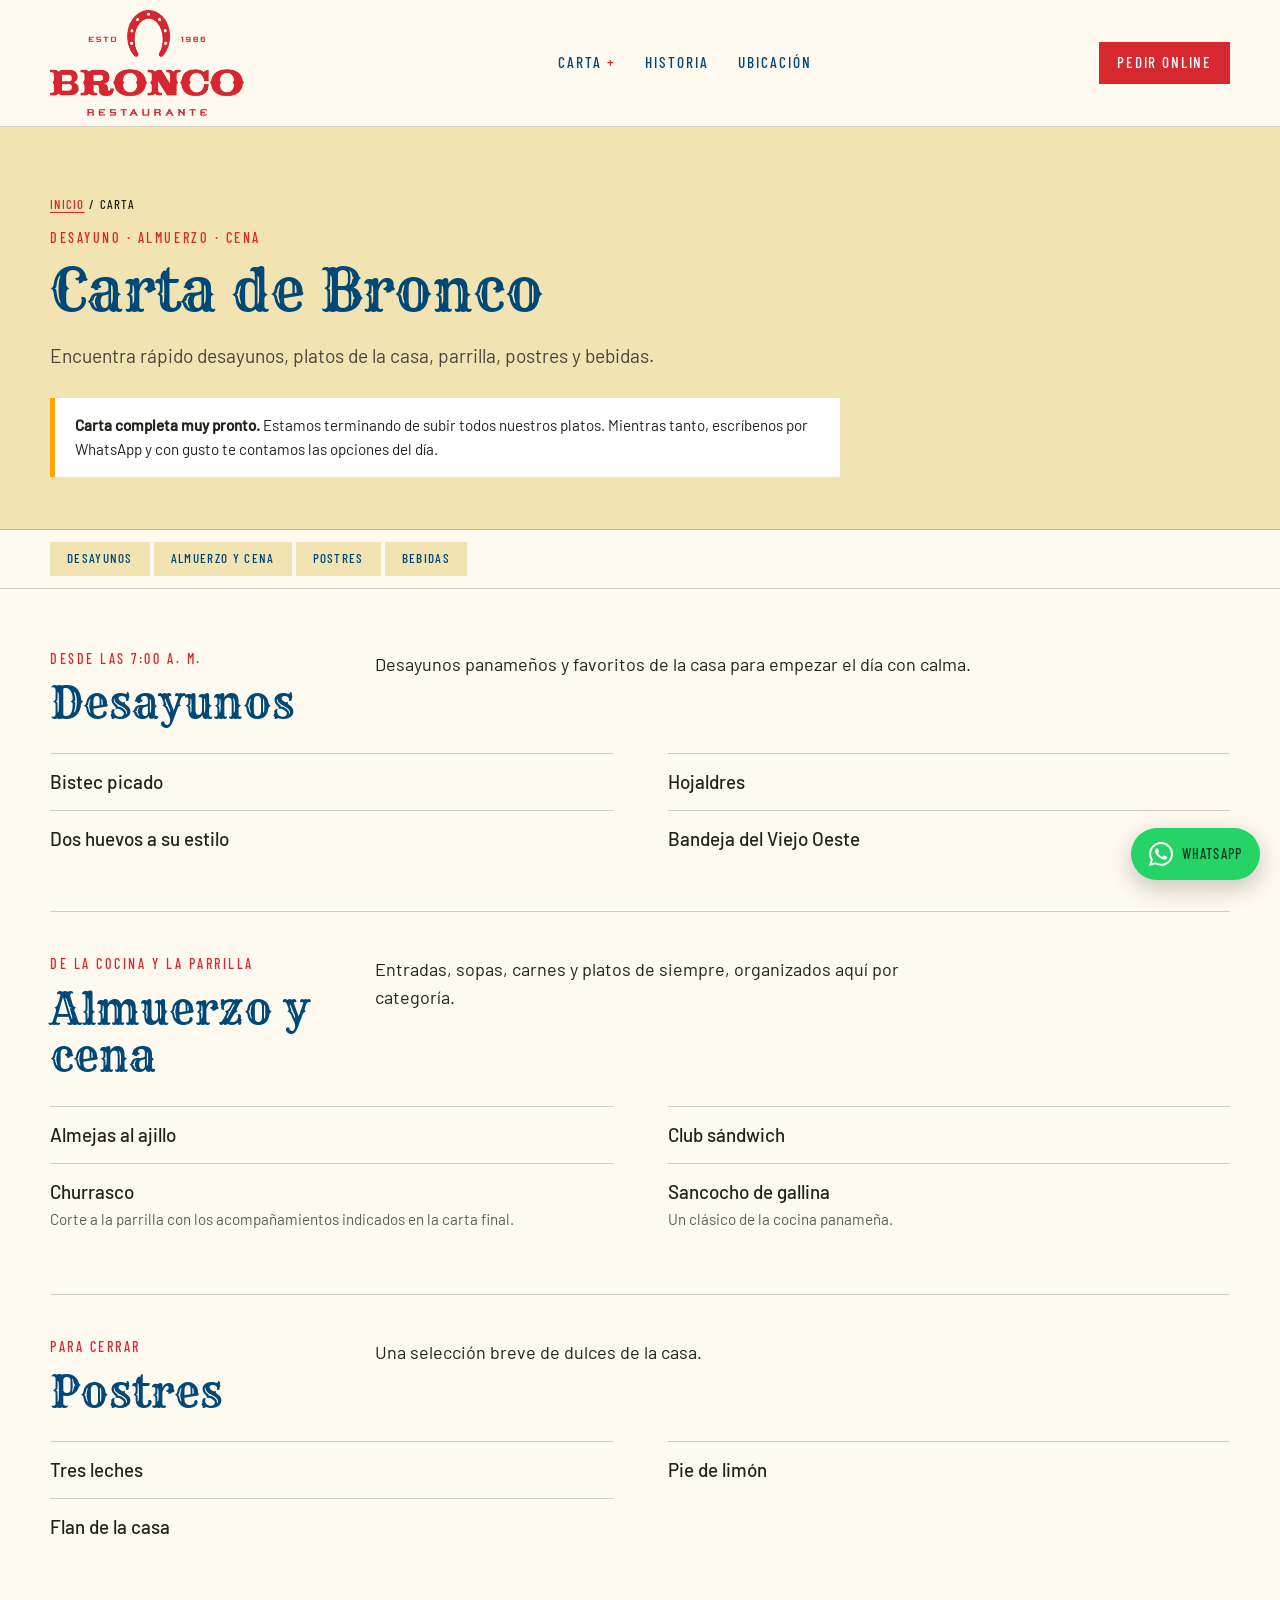
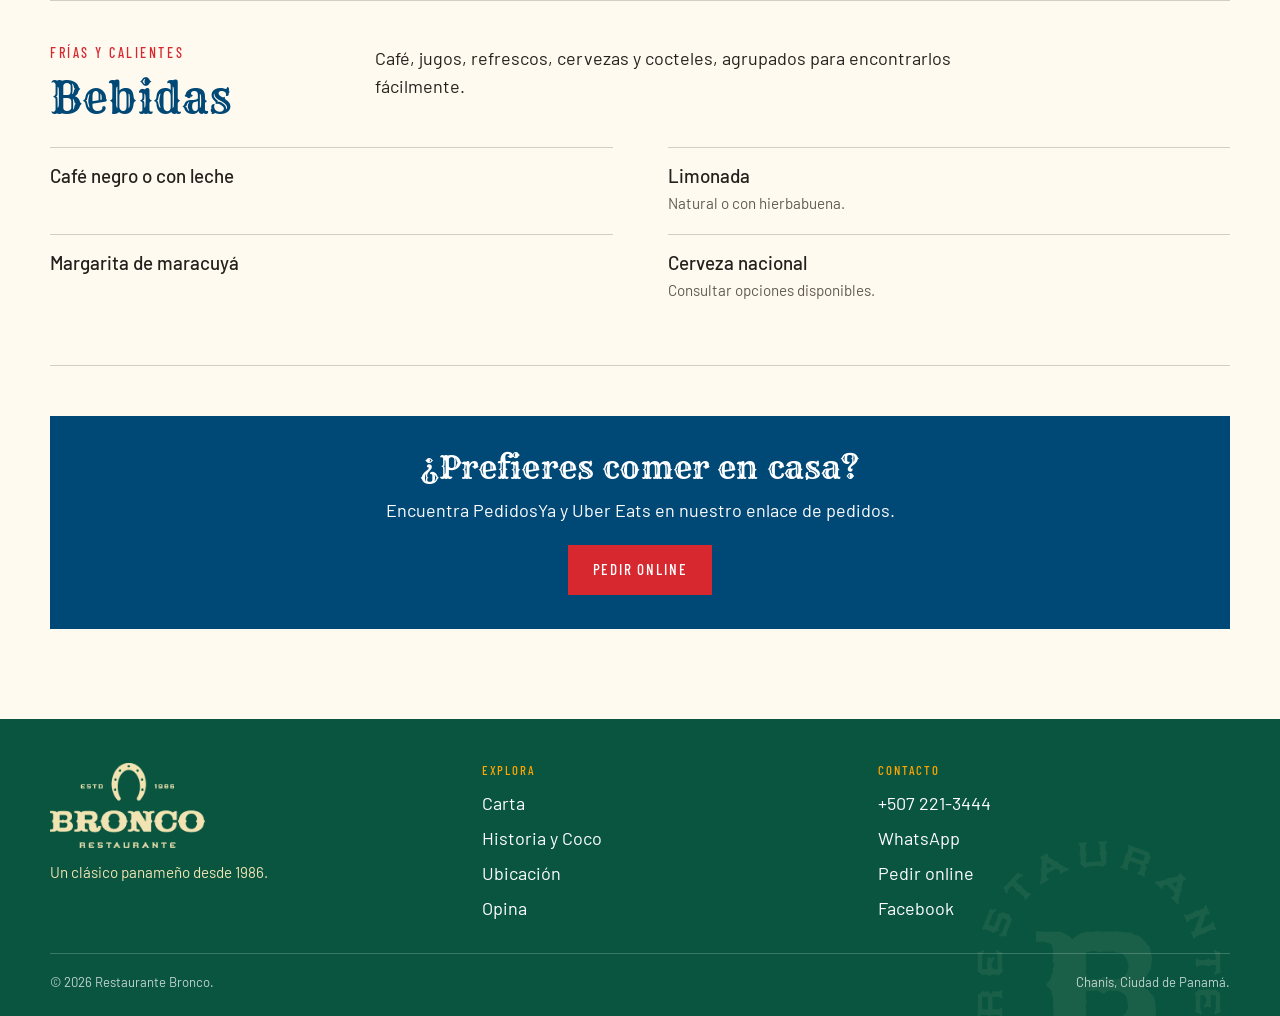
==== carta/index.html @ 1aeb12e0 "Add files via upload" ====
<!doctype html>
<html lang="es">
<head>
  <meta charset="utf-8">
  <meta name="viewport" content="width=device-width,initial-scale=1">
  <title>Carta de Bronco | Desayunos, parrilla y platos de siempre</title>
  <meta name="description" content="Explora la carta de Restaurante Bronco: desayunos panameños, parrilla, platos de siempre, postres y bebidas en Chanis, Ciudad de Panamá.">
  <link rel="canonical" href="https://restaurantebronco.com/carta/">
  <meta name="theme-color" content="#d7282f">
  <meta property="og:type" content="website"><meta property="og:locale" content="es_PA">
  <meta property="og:title" content="Carta de Restaurante Bronco"><meta property="og:description" content="Desayunos, almuerzo y cena, postres y bebidas en Chanis.">
  <meta property="og:url" content="https://restaurantebronco.com/carta/"><meta property="og:image" content="https://restaurantebronco.com/assets/images/og-bronco.jpg">
  <meta property="og:image:width" content="1200"><meta property="og:image:height" content="630"><meta property="og:image:alt" content="Mesa de Bronco con desayuno panameño, carnes y platos para compartir">
  <meta name="twitter:card" content="summary_large_image"><meta name="twitter:title" content="Carta de Restaurante Bronco"><meta name="twitter:description" content="Desayunos, almuerzo y cena, postres y bebidas en Chanis."><meta name="twitter:image" content="https://restaurantebronco.com/assets/images/og-bronco.jpg"><meta name="twitter:image:alt" content="Mesa de Bronco con carnes, acompañamientos y platos para compartir">
  <link rel="icon" href="/favicon.ico" sizes="any"><link rel="icon" type="image/png" sizes="32x32" href="/assets/images/favicon.png"><link rel="apple-touch-icon" href="/assets/images/apple-touch-icon.png"><link rel="manifest" href="/site.webmanifest"><link rel="preload" href="/assets/fonts/rye-400-latin.woff2" as="font" type="font/woff2" crossorigin>
  <link rel="stylesheet" href="/assets/style.css">
  <script type="application/ld+json">
  {"@context":"https://schema.org","@graph":[
    {"@type":"Restaurant","@id":"https://restaurantebronco.com/#restaurant","name":"Restaurante Bronco","url":"https://restaurantebronco.com/","hasMenu":"https://restaurantebronco.com/carta/","servesCuisine":["Panameña","Parrillada","Desayunos"],"telephone":"+507 221-3444","address":{"@type":"PostalAddress","streetAddress":"Av. José Agustín Arango y Calle 109 Este, Chanis","addressLocality":"Ciudad de Panamá","addressCountry":"PA"}},
    {"@type":"BreadcrumbList","itemListElement":[{"@type":"ListItem","position":1,"name":"Inicio","item":"https://restaurantebronco.com/"},{"@type":"ListItem","position":2,"name":"Carta","item":"https://restaurantebronco.com/carta/"}]}
  ]}</script>
<script async src="https://www.googletagmanager.com/gtag/js?id=G-4363RZ4Z4T"></script><script>window.dataLayer=window.dataLayer||[];function gtag(){dataLayer.push(arguments);}gtag('js',new Date());gtag('config','G-4363RZ4Z4T');</script></head>
<body>
  <a class="skip-link" href="#contenido">Saltar al contenido</a>
  <header class="site-header"><div class="shell header-inner">
    <a class="brand" href="/" aria-label="Bronco, inicio"><img src="/assets/images/logo-bronco-principal.png" width="760" height="415" alt="Restaurante Bronco"></a>
    <button class="nav-toggle" type="button" aria-expanded="false" aria-controls="nav-principal" data-nav-toggle>Menú</button>
    <nav class="site-nav" id="nav-principal" aria-label="Navegación principal" data-site-nav>
      <details data-nav-dropdown><summary>Carta</summary><div class="nav-menu"><a href="#desayunos">Desayunos</a><a href="#almuerzo-cena">Almuerzo y cena</a><a href="#postres">Postres</a><a href="#bebidas">Bebidas</a></div></details>
      <a href="/#historia">Historia</a><a href="/ubicacion/">Ubicación</a>
    </nav>
    <a class="button button-primary button-small header-cta" href="https://linktr.ee/broncopanama" target="_blank" rel="noopener">Pedir online</a>
  </div></header>
  <main id="contenido">
    <section class="page-hero"><div class="shell">
      <p class="breadcrumbs"><a href="/">Inicio</a> / Carta</p>
      <p class="eyebrow">Desayuno · Almuerzo · Cena</p>
      <h1>Carta de Bronco</h1>
      <p class="lede">Encuentra rápido desayunos, platos de la casa, parrilla, postres y bebidas.</p>
      <div class="template-note"><strong>Carta completa muy pronto.</strong> Estamos terminando de subir todos nuestros platos. Mientras tanto, escríbenos por WhatsApp y con gusto te contamos las opciones del día.</div>
    </div></section>
    <nav class="menu-tabs-wrap" aria-label="Categorías de la carta"><div class="shell menu-tabs"><a href="#desayunos">Desayunos</a><a href="#almuerzo-cena">Almuerzo y cena</a><a href="#postres">Postres</a><a href="#bebidas">Bebidas</a></div></nav>
    <!-- CLAUDE: Reemplazar solo los ejemplos dentro de .menu-list por el generador automático del Google Sheet. Mantener IDs, pestañas, estructura semántica y scroll-margin-top. No mostrar pestañas sin contenido. -->
    <div class="shell menu-page" data-content-source="google-sheet-pending">
      <section class="menu-section" id="desayunos" data-sheet-group="Desayunos">
        <div class="menu-heading"><div><p class="eyebrow">Desde las 7:00 a. m.</p><h2>Desayunos</h2></div><p>Desayunos panameños y favoritos de la casa para empezar el día con calma.</p></div>
        <div class="menu-list">
          <article class="menu-item"><h3>Bistec picado</h3><span class="menu-price"></span></article>
          <article class="menu-item"><h3>Hojaldres</h3><span class="menu-price"></span></article>
          <article class="menu-item"><h3>Dos huevos a su estilo</h3><span class="menu-price"></span></article>
          <article class="menu-item"><h3>Bandeja del Viejo Oeste</h3><span class="menu-price"></span></article>
        </div>
      </section>
      <section class="menu-section" id="almuerzo-cena" data-sheet-group="Almuerzo y cena">
        <div class="menu-heading"><div><p class="eyebrow">De la cocina y la parrilla</p><h2>Almuerzo y cena</h2></div><p>Entradas, sopas, carnes y platos de siempre, organizados aquí por categoría.</p></div>
        <div class="menu-list">
          <article class="menu-item"><h3>Almejas al ajillo</h3><span class="menu-price"></span></article>
          <article class="menu-item"><h3>Club sándwich</h3><span class="menu-price"></span></article>
          <article class="menu-item"><h3>Churrasco</h3><span class="menu-price"></span><p>Corte a la parrilla con los acompañamientos indicados en la carta final.</p></article>
          <article class="menu-item"><h3>Sancocho de gallina</h3><span class="menu-price"></span><p>Un clásico de la cocina panameña.</p></article>
        </div>
      </section>
      <section class="menu-section" id="postres" data-sheet-group="Postres">
        <div class="menu-heading"><div><p class="eyebrow">Para cerrar</p><h2>Postres</h2></div><p>Una selección breve de dulces de la casa.</p></div>
        <div class="menu-list">
          <article class="menu-item"><h3>Tres leches</h3><span class="menu-price"></span></article>
          <article class="menu-item"><h3>Pie de limón</h3><span class="menu-price"></span></article>
          <article class="menu-item"><h3>Flan de la casa</h3><span class="menu-price"></span></article>
        </div>
      </section>
      <section class="menu-section" id="bebidas" data-sheet-group="Bebidas">
        <div class="menu-heading"><div><p class="eyebrow">Frías y calientes</p><h2>Bebidas</h2></div><p>Café, jugos, refrescos, cervezas y cocteles, agrupados para encontrarlos fácilmente.</p></div>
        <div class="menu-list">
          <article class="menu-item"><h3>Café negro o con leche</h3><span class="menu-price"></span></article>
          <article class="menu-item"><h3>Limonada</h3><span class="menu-price"></span><p>Natural o con hierbabuena.</p></article>
          <article class="menu-item"><h3>Margarita de maracuyá</h3><span class="menu-price"></span></article>
          <article class="menu-item"><h3>Cerveza nacional</h3><span class="menu-price"></span><p>Consultar opciones disponibles.</p></article>
        </div>
      </section>
      <div class="menu-cta"><h2>¿Prefieres comer en casa?</h2><p>Encuentra PedidosYa y Uber Eats en nuestro enlace de pedidos.</p><a class="button button-primary" href="https://linktr.ee/broncopanama" target="_blank" rel="noopener">Pedir online</a></div>
    </div>
  </main>
  <footer class="site-footer"><div class="shell"><div class="footer-grid">
    <div><img class="footer-logo" src="/assets/images/logo-bronco-simplificado-crema.png" width="760" height="415" alt="Bronco Restaurante"><p class="footer-tagline">Un clásico panameño desde 1986.</p></div>
    <div><span class="footer-title">Explora</span><div class="footer-links"><a href="/carta/">Carta</a><a href="/#historia">Historia y Coco</a><a href="/ubicacion/">Ubicación</a><a href="/opina/">Opina</a></div></div>
    <div><span class="footer-title">Contacto</span><div class="footer-links"><a href="tel:+5072213444">+507 221-3444</a><a href="https://wa.me/50763975964?text=Hola%20Bronco%2C%20quisiera%20informaci%C3%B3n." target="_blank" rel="noopener">WhatsApp</a><a href="https://linktr.ee/broncopanama" target="_blank" rel="noopener">Pedir online</a><a href="https://www.facebook.com/broncopanama/" target="_blank" rel="noopener">Facebook</a></div></div>
  </div><div class="footer-bottom"><span>© 2026 Restaurante Bronco.</span><span>Chanis, Ciudad de Panamá.</span></div></div></footer>
  <a class="whatsapp" href="https://wa.me/50763975964?text=Hola%20Bronco%2C%20quisiera%20informaci%C3%B3n." target="_blank" rel="noopener" aria-label="Escribir a Bronco por WhatsApp"><svg viewBox="0 0 24 24" aria-hidden="true"><path fill="currentColor" d="M17.472 14.382c-.297-.149-1.758-.867-2.03-.967-.273-.099-.471-.148-.67.15-.197.297-.767.966-.94 1.164-.173.199-.347.223-.644.075-.297-.15-1.255-.463-2.39-1.475-.883-.788-1.48-1.761-1.653-2.059-.173-.297-.018-.458.13-.606.134-.133.298-.347.446-.52.149-.174.198-.298.298-.497.099-.198.05-.371-.025-.52-.075-.149-.669-1.612-.916-2.207-.242-.579-.487-.5-.669-.51-.173-.009-.371-.011-.57-.011-.198 0-.52.074-.792.372-.272.297-1.04 1.016-1.04 2.479s1.065 2.875 1.213 3.074c.149.198 2.095 3.2 5.076 4.487.709.306 1.262.489 1.693.625.712.226 1.36.194 1.872.118.571-.085 1.758-.719 2.006-1.413.248-.694.248-1.289.173-1.413-.074-.124-.272-.198-.57-.347m-5.421 7.403h-.004a9.87 9.87 0 0 1-5.031-1.378l-.361-.214-3.741.982.998-3.648-.235-.374a9.86 9.86 0 0 1-1.51-5.26C2.168 6.443 6.603 2.01 12.055 2.01a9.82 9.82 0 0 1 7.02 2.91 9.82 9.82 0 0 1 2.898 7.025c-.002 5.45-4.437 9.884-9.888 9.884m8.413-18.297A11.82 11.82 0 0 0 12.05 0C5.495 0 .16 5.335.157 11.892c0 2.096.547 4.142 1.588 5.945L.057 24l6.305-1.654a11.9 11.9 0 0 0 5.683 1.448h.005c6.554 0 11.89-5.335 11.893-11.893a11.82 11.82 0 0 0-3.48-8.413Z"/></svg><span>WhatsApp</span></a>
  <script src="/assets/site.js" defer></script>
</body>
</html>
---- assets/style.css ----
@font-face{font-family:Barlow;src:url('/assets/fonts/barlow-400-latin-ext.woff2') format('woff2');font-style:normal;font-weight:400;font-display:swap;unicode-range:U+0100-02BA,U+02BD-02C5,U+02C7-02CC,U+02CE-02D7,U+02DD-02FF,U+0304,U+0308,U+0329,U+1D00-1DBF,U+1E00-1E9F,U+1EF2-1EFF,U+2020,U+20A0-20AB,U+20AD-20C0,U+2113,U+2C60-2C7F,U+A720-A7FF}
@font-face{font-family:Barlow;src:url('/assets/fonts/barlow-400-latin.woff2') format('woff2');font-style:normal;font-weight:400;font-display:swap}
@font-face{font-family:Barlow;src:url('/assets/fonts/barlow-500-latin.woff2') format('woff2');font-style:normal;font-weight:500;font-display:swap}
@font-face{font-family:'Barlow Condensed';src:url('/assets/fonts/barlow-condensed-500-latin-ext.woff2') format('woff2');font-style:normal;font-weight:500;font-display:swap;unicode-range:U+0100-02BA,U+02BD-02C5,U+02C7-02CC,U+02CE-02D7,U+02DD-02FF,U+0304,U+0308,U+0329,U+1D00-1DBF,U+1E00-1E9F,U+1EF2-1EFF,U+2020,U+20A0-20AB,U+20AD-20C0,U+2113,U+2C60-2C7F,U+A720-A7FF}
@font-face{font-family:'Barlow Condensed';src:url('/assets/fonts/barlow-condensed-500-latin.woff2') format('woff2');font-style:normal;font-weight:500;font-display:swap}
@font-face{font-family:Rye;src:url('/assets/fonts/rye-400-latin.woff2') format('woff2');font-style:normal;font-weight:400;font-display:swap}
:root{--red:#d7282f;--brown:#8f3f2b;--orange:#df854f;--mustard:#ffa400;--cream:#f1e4b2;--paper:#fffaf0;--navy:#004876;--teal:#00afaa;--green:#095540;--tan:#c8a977;--ink:#24211d;--line:rgba(36,33,29,.2);--header-h:116px;--shadow:0 18px 42px rgba(64,34,22,.12)}
*{box-sizing:border-box}html{scroll-behavior:smooth;background:var(--paper)}body{margin:0;color:var(--ink);background:var(--paper);font:400 18px/1.55 Barlow,Arial,sans-serif;text-rendering:optimizeLegibility}img{display:block;max-width:100%}a{color:inherit;text-decoration-thickness:1px;text-underline-offset:.22em}button,summary{font:inherit}[id]{scroll-margin-top:calc(var(--header-h) + 24px)}
.skip-link{position:fixed;left:16px;top:-80px;z-index:1000;padding:10px 14px;background:#fff;color:#000}.skip-link:focus{top:16px}.shell{width:min(1180px,calc(100% - 40px));margin-inline:auto}.section{padding:92px 0}.section-compact{padding:64px 0}
.eyebrow{margin:0 0 12px;color:var(--red);font:500 .88rem/1.2 'Barlow Condensed',sans-serif;letter-spacing:.18em;text-transform:uppercase}h1,h2{font-family:Rye,Georgia,serif;font-weight:400;line-height:1.1;margin:0;color:var(--navy)}h3{font:500 clamp(1.45rem,2vw,1.85rem)/1.08 'Barlow Condensed',Arial,sans-serif;margin:0;color:var(--navy)}h1{font-size:clamp(2.45rem,4.5vw,4.25rem);letter-spacing:.005em}h2{font-size:clamp(2rem,3.35vw,3.1rem);letter-spacing:.005em}p{margin:0 0 1em}.lede{font-size:clamp(1.06rem,1.5vw,1.25rem);max-width:680px;color:#49443e}
.button{display:inline-flex;min-height:50px;align-items:center;justify-content:center;padding:12px 24px;border:1px solid currentColor;background:transparent;color:var(--navy);font:500 .95rem/1 'Barlow Condensed',sans-serif;letter-spacing:.12em;text-decoration:none;text-transform:uppercase;transition:background .2s,color .2s,transform .2s}.button:hover{transform:translateY(-1px)}.button-primary{border-color:var(--red);background:var(--red);color:#fff}.button-primary:hover{background:#b71e25}.button-light{color:#fff}.button-small{min-height:42px;padding:10px 17px}.button-row{display:flex;flex-wrap:wrap;gap:12px;margin-top:28px}.text-link{color:var(--red);font:500 .92rem/1.3 'Barlow Condensed',sans-serif;letter-spacing:.11em;text-transform:uppercase}
.site-header{position:sticky;top:0;z-index:100;background:rgba(255,250,240,.97);border-bottom:1px solid var(--line);backdrop-filter:blur(10px)}.header-inner{min-height:var(--header-h);display:grid;grid-template-columns:220px 1fr auto;gap:28px;align-items:center}.brand{display:inline-flex;align-items:center;padding:10px 0}.brand img{width:194px;height:auto}.nav-toggle{display:none;border:1px solid var(--navy);background:transparent;color:var(--navy);padding:9px 12px;font:500 .92rem/1 'Barlow Condensed',sans-serif;letter-spacing:.12em;text-transform:uppercase}
.site-nav{display:flex;justify-content:center;align-items:center;gap:29px}.site-nav>a,.site-nav summary{color:var(--navy);font:500 .96rem/1 'Barlow Condensed',sans-serif;letter-spacing:.13em;text-decoration:none;text-transform:uppercase;cursor:pointer;list-style:none}.site-nav summary::-webkit-details-marker{display:none}.site-nav details{position:relative}.site-nav summary::after{content:' +';color:var(--red)}.nav-menu{position:absolute;top:calc(100% + 18px);left:50%;min-width:210px;padding:9px;background:var(--paper);border:1px solid var(--line);box-shadow:var(--shadow);transform:translateX(-50%)}.nav-menu a{display:block;padding:10px 12px;color:var(--navy);font:500 .9rem/1.2 'Barlow Condensed',sans-serif;letter-spacing:.1em;text-decoration:none;text-transform:uppercase}.nav-menu a:hover{background:var(--cream)}
.hero{padding:42px 0 0}.hero-grid{display:grid;grid-template-columns:minmax(0,.88fr) minmax(480px,1.12fr);align-items:center;min-height:610px}.hero-copy{position:relative;isolation:isolate;padding:54px 72px 54px 0}.hero-copy::after{content:'';position:absolute;z-index:0;width:230px;aspect-ratio:1;right:28px;top:18px;background:url('/assets/images/elemento-estrellas.webp') center/contain no-repeat;opacity:.12;pointer-events:none}.hero-copy>*{position:relative;z-index:1}.hero-copy .lede{margin-top:24px}.hero-media{height:100%;min-height:610px;background:var(--cream)}.hero-media picture,.hero-media img{width:100%;height:100%}.hero-media img{object-fit:cover}
.fact-strip{background:var(--navy);color:#fff}.fact-grid{display:grid;grid-template-columns:repeat(3,1fr)}.fact{padding:24px 28px;text-align:center;border-right:1px solid rgba(255,255,255,.2)}.fact:last-child{border-right:0}.fact strong{display:block;font:400 1.3rem/1.2 Rye,Georgia,serif}.fact span{display:block;margin-top:5px;color:var(--cream);font:500 .8rem/1.2 'Barlow Condensed',sans-serif;letter-spacing:.16em;text-transform:uppercase}
.story-banner{position:relative;isolation:isolate;overflow:hidden;background:var(--green);color:#fff}.story-backdrop{position:absolute;inset:0;z-index:-2}.story-backdrop img{width:100%;height:100%;object-fit:cover}.story-banner::before{content:'';position:absolute;inset:0;background:linear-gradient(90deg,rgba(9,52,40,.97) 0%,rgba(9,65,48,.9) 48%,rgba(9,65,48,.34) 100%);z-index:-1}.story-inner{position:relative;max-width:780px;padding:92px 0}.story-banner h2{color:#fff}.story-banner .eyebrow{color:var(--mustard)}.story-banner p{font-size:1.18rem;margin:24px 0 0;max-width:650px;text-wrap:balance}
.features-branded{position:relative;overflow:hidden}.features-branded::after{content:'';position:absolute;right:-90px;bottom:-45px;width:390px;aspect-ratio:1;background:url('/assets/images/elemento-jinete.webp') center/contain no-repeat;opacity:.055;pointer-events:none}.features-branded .shell{position:relative;z-index:1}.section-heading{margin-bottom:34px}.section-heading h2{max-width:830px}.feature-grid{display:grid;grid-template-columns:repeat(3,1fr);gap:20px}.feature-card{display:flex;flex-direction:column;background:#fff;border:1px solid var(--line);min-width:0}.feature-card picture,.feature-card>img{aspect-ratio:8/5;overflow:hidden}.feature-card img{width:100%;height:100%;object-fit:cover}.feature-body{display:flex;flex:1;flex-direction:column;padding:24px}.feature-body .eyebrow{font-size:.78rem}.feature-body h3{min-height:2.15em}.feature-body p{margin:16px 0 22px}.feature-body .text-link{margin-top:auto;align-self:flex-start}
.history-section{background:#fff}.history-intro{display:grid;grid-template-columns:minmax(0,1fr) minmax(0,1.08fr);gap:clamp(42px,6vw,82px);align-items:center}.history-intro h2{max-width:540px;font-size:clamp(2.05rem,3.2vw,3.05rem);text-wrap:balance}.history-copy{max-width:620px}.history-copy p{font-size:1.08rem}.history-closing{color:var(--red);font-weight:500}.history-gallery{display:grid;grid-template-columns:minmax(0,1fr) minmax(0,1.04fr);gap:24px 28px;margin-top:54px;align-items:start}.history-gallery figure{margin:0;min-width:0}.history-gallery figure:nth-child(1){grid-column:1;grid-row:1}.history-gallery figure:nth-child(2){grid-column:1;grid-row:2}.history-gallery figure:nth-child(3){grid-column:2;grid-row:1/span 2}.history-gallery picture{display:grid;place-items:center;width:100%;overflow:hidden;background:#f3ead6}.history-gallery figure:nth-child(-n+2) picture{aspect-ratio:7/5}.history-gallery figure:nth-child(3) picture{aspect-ratio:5/7}.history-gallery img{width:100%;height:100%;object-fit:contain;filter:saturate(.82) contrast(1.04)}.history-gallery figcaption{padding:10px 2px 0;color:var(--brown);font:500 .8rem/1.35 'Barlow Condensed',sans-serif;letter-spacing:.12em;text-transform:uppercase}.coco-story{display:grid;grid-template-columns:230px 1fr;gap:34px;align-items:center;margin-top:54px;padding:34px 42px;background:var(--mustard);overflow:hidden}.coco-story img{max-height:210px;width:auto;margin-inline:auto}.coco-story h3{color:var(--green);font-family:Rye,Georgia,serif;font-size:clamp(1.5rem,2.3vw,2rem)}.coco-story p{max-width:680px;margin:12px 0 0}
.location-home{background:var(--cream)}.location-grid{display:grid;grid-template-columns:1fr 1fr;background:var(--paper);box-shadow:var(--shadow)}.location-copy{padding:58px}.location-copy h2{margin-bottom:22px}.address{font-style:normal;margin-bottom:18px}.hours{padding:0;margin:20px 0;list-style:none}.hours li{display:flex;justify-content:space-between;gap:20px;padding:9px 0;border-bottom:1px solid var(--line)}.hours strong{font-weight:500}.location-media{position:relative;min-height:520px}.location-media picture,.location-media img{width:100%;height:100%}.location-media img{object-fit:cover;filter:grayscale(1)}.location-overlay{position:absolute;inset:auto 28px 28px;display:flex;flex-wrap:wrap;gap:10px}
.social-cta{text-align:center;background:var(--red);color:#fff;padding:58px 20px}.social-inner{display:grid;justify-items:center}.social-cta h2{max-width:760px;color:#fff;font-size:clamp(1.8rem,3.2vw,3rem);text-wrap:balance}.social-cta p{max-width:620px;margin:14px auto 22px}.social-cta .button{width:auto;max-width:100%;text-align:center;white-space:normal}
.site-footer{position:relative;isolation:isolate;overflow:hidden;padding:44px 0 24px;background:var(--green);color:#fff}.site-footer::after{content:'';position:absolute;z-index:-1;right:4vw;bottom:-85px;width:260px;aspect-ratio:1;background:url('/assets/images/sello-bronco-b-crema.png') center/contain no-repeat;opacity:.075}.footer-grid{display:grid;grid-template-columns:1.1fr 1fr 1fr;gap:45px;align-items:start}.footer-logo{width:155px;max-height:86px;object-fit:contain;object-position:left center}.footer-tagline{margin:12px 0 0;color:var(--cream);font-size:.95rem}.footer-title{display:block;margin-bottom:12px;color:var(--mustard);font:500 .8rem/1.2 'Barlow Condensed',sans-serif;letter-spacing:.14em;text-transform:uppercase}.footer-links{display:grid;gap:7px}.footer-links a{color:#fff;text-decoration:none}.footer-bottom{display:flex;justify-content:space-between;gap:20px;margin-top:30px;padding-top:18px;border-top:1px solid rgba(255,255,255,.2);font-size:.82rem;color:rgba(255,255,255,.75)}.whatsapp{position:fixed;right:20px;bottom:20px;z-index:90;display:inline-flex;align-items:center;gap:9px;min-height:52px;padding:0 18px;border-radius:30px;background:#25d366;color:#0b3b25;box-shadow:0 8px 24px rgba(0,0,0,.22);font:500 .9rem/1 'Barlow Condensed',sans-serif;letter-spacing:.08em;text-decoration:none;text-transform:uppercase}.whatsapp svg{width:24px;height:24px;color:#fff}.whatsapp:hover{background:#20bd5a}
.page-hero{padding:70px 0 52px;background:var(--cream);border-bottom:1px solid var(--line)}.page-hero .lede{margin-top:18px}.breadcrumbs{margin:0 0 18px;font:500 .8rem/1.2 'Barlow Condensed',sans-serif;letter-spacing:.1em;text-transform:uppercase}.breadcrumbs a{color:var(--red)}.template-note{padding:16px 20px;background:#fff;border-left:5px solid var(--mustard);font-size:.95rem;margin-top:28px;max-width:790px}
.menu-tabs-wrap{position:sticky;top:var(--header-h);z-index:70;background:var(--paper);border-bottom:1px solid var(--line)}.menu-tabs{display:flex;gap:4px;overflow-x:auto;padding:12px 0;scrollbar-width:thin}.menu-tabs a{flex:none;padding:10px 17px;background:var(--cream);color:var(--navy);font:500 .82rem/1 'Barlow Condensed',sans-serif;letter-spacing:.1em;text-decoration:none;text-transform:uppercase}.menu-tabs a:hover{background:var(--navy);color:#fff}.menu-page{padding:50px 0 90px}.menu-section{padding:44px 0;scroll-margin-top:calc(var(--header-h) + 68px);border-bottom:1px solid var(--line)}.menu-section:first-child{padding-top:12px}.menu-heading{display:grid;grid-template-columns:.5fr 1.5fr;gap:40px;margin-bottom:26px}.menu-heading p{max-width:600px}.menu-list{display:grid;grid-template-columns:1fr 1fr;gap:0 55px}.menu-item{display:grid;grid-template-columns:1fr auto;gap:6px 18px;padding:18px 0;border-top:1px solid var(--line)}.menu-item h3{font-family:Barlow,sans-serif;font-size:1.18rem;font-weight:500;color:var(--ink)}.menu-item p{grid-column:1/-1;margin:0;color:#615b54;font-size:.95rem}.menu-price{font-weight:500;color:var(--red)}.menu-cta{margin-top:50px;padding:34px;background:var(--navy);color:#fff;text-align:center}.menu-cta h2{font-family:Rye,Georgia,serif;font-weight:400;color:#fff;font-size:2rem}.menu-cta p{margin:12px auto 20px}
.location-page-grid{display:grid;grid-template-columns:.9fr 1.1fr;gap:58px;align-items:start}.location-page-media{position:sticky;top:calc(var(--header-h) + 30px)}.location-page-media picture,.location-page-media img{width:100%;aspect-ratio:4/3}.location-page-media img{object-fit:cover;filter:grayscale(1)}.location-cards{display:grid;gap:14px;margin-top:28px}.location-card{padding:20px;border:1px solid var(--line);background:#fff}.location-card h3{font-family:Barlow,sans-serif;font-weight:500;font-size:1.15rem}.location-card p{margin:7px 0 0}
.review-main{display:grid;place-items:center;min-height:calc(100vh - var(--header-h) - 250px);padding:90px 20px;text-align:center}.review-inner{max-width:720px}.review-inner h1{font-size:clamp(2.5rem,5vw,4.8rem)}.review-inner .lede{margin:22px auto}.review-options{display:flex;justify-content:center;flex-wrap:wrap;gap:12px;margin-top:28px}.not-found{display:grid;place-items:center;min-height:calc(100vh - var(--header-h));padding:80px 20px;text-align:center;background:var(--cream)}.not-found img{width:110px;margin:0 auto 20px}.not-found p{max-width:540px;margin:20px auto}
@media(max-width:1040px){.header-inner{grid-template-columns:185px 1fr auto;gap:16px}.brand img{width:170px}.site-nav{gap:18px}.hero-grid{grid-template-columns:1fr 1fr}.hero-copy{padding-right:36px}.history-intro{gap:42px}.location-copy{padding:40px}}
@media(max-width:820px){:root{--header-h:86px}.shell{width:min(100% - 28px,680px)}.section{padding:64px 0}.header-inner{min-height:var(--header-h);grid-template-columns:1fr auto}.brand{padding:7px 0}.brand img{width:145px}.nav-toggle{display:block}.header-cta{display:none}.site-nav{display:none;position:absolute;left:0;right:0;top:100%;align-items:stretch;flex-direction:column;gap:0;padding:16px 20px 22px;background:var(--paper);border-bottom:1px solid var(--line);box-shadow:var(--shadow)}.site-nav.is-open{display:flex}.site-nav>a,.site-nav summary{display:block;padding:12px 4px}.nav-menu{position:static;transform:none;box-shadow:none;margin:0 0 6px;padding:0 0 0 15px;border:0;background:transparent}.nav-menu a{padding:9px}.hero{padding-top:0}.hero-grid{grid-template-columns:1fr}.hero-copy{padding:48px 0 38px}.hero-copy::after{width:160px;right:-15px;top:18px;opacity:.09}.hero-media{min-height:0;aspect-ratio:4/3}.fact-grid{grid-template-columns:1fr}.fact{border-right:0;border-bottom:1px solid rgba(255,255,255,.2);padding:17px}.fact:last-child{border-bottom:0}.story-banner::before{background:linear-gradient(90deg,rgba(9,52,40,.95),rgba(9,65,48,.68))}.feature-grid{grid-template-columns:1fr}.feature-body h3{min-height:0}.history-intro,.location-page-grid{grid-template-columns:1fr}.history-intro h2{max-width:620px}.history-copy{max-width:620px}.history-gallery{grid-template-columns:1fr;gap:30px;margin-top:42px}.history-gallery figure:nth-child(n){grid-column:auto;grid-row:auto}.history-gallery figure:nth-child(3){width:min(100%,430px);margin-inline:auto}.coco-story{grid-template-columns:170px 1fr;padding:28px}.location-grid{grid-template-columns:1fr}.location-media{min-height:410px}.location-copy{padding:34px 24px}.menu-heading{grid-template-columns:1fr;gap:12px}.menu-list{grid-template-columns:1fr}.location-page-media{position:static}.footer-grid{grid-template-columns:1fr 1fr}.footer-grid>div:first-child{grid-column:1/-1}.whatsapp{right:12px;bottom:12px}.page-hero{padding:54px 0 40px}}
@media(max-width:520px){body{font-size:17px}.shell{width:calc(100% - 24px)}h1{font-size:2.38rem}h2{font-size:1.92rem}.button{width:100%}.button-row{display:grid}.history-intro{gap:24px}.history-intro h2{font-size:2rem}.history-gallery figure:nth-child(3){width:min(100%,360px)}.history-gallery figcaption{font-size:.75rem}.coco-story{grid-template-columns:1fr;text-align:center;padding:28px 22px}.coco-story img{max-height:180px}.coco-story .button-row{justify-items:center}.hours li{display:grid;gap:0}.location-overlay{inset:auto 14px 14px}.location-overlay .button{width:auto}.social-cta{padding:48px 12px}.social-cta .shell{width:100%}.social-cta .button{width:auto;min-width:min(100%,250px);padding-inline:18px}.footer-grid{grid-template-columns:1fr;gap:28px}.footer-grid>div:first-child{grid-column:auto}.footer-bottom{display:grid}.menu-tabs{margin-inline:-12px;padding-inline:12px}.review-options{display:grid}.review-options .button{width:100%}.whatsapp{width:52px;padding:0;justify-content:center}.whatsapp span{position:absolute;width:1px;height:1px;overflow:hidden;clip:rect(0 0 0 0);white-space:nowrap}}
@media(prefers-reduced-motion:reduce){html{scroll-behavior:auto}*,*::before,*::after{animation-duration:.01ms!important;transition-duration:.01ms!important}}
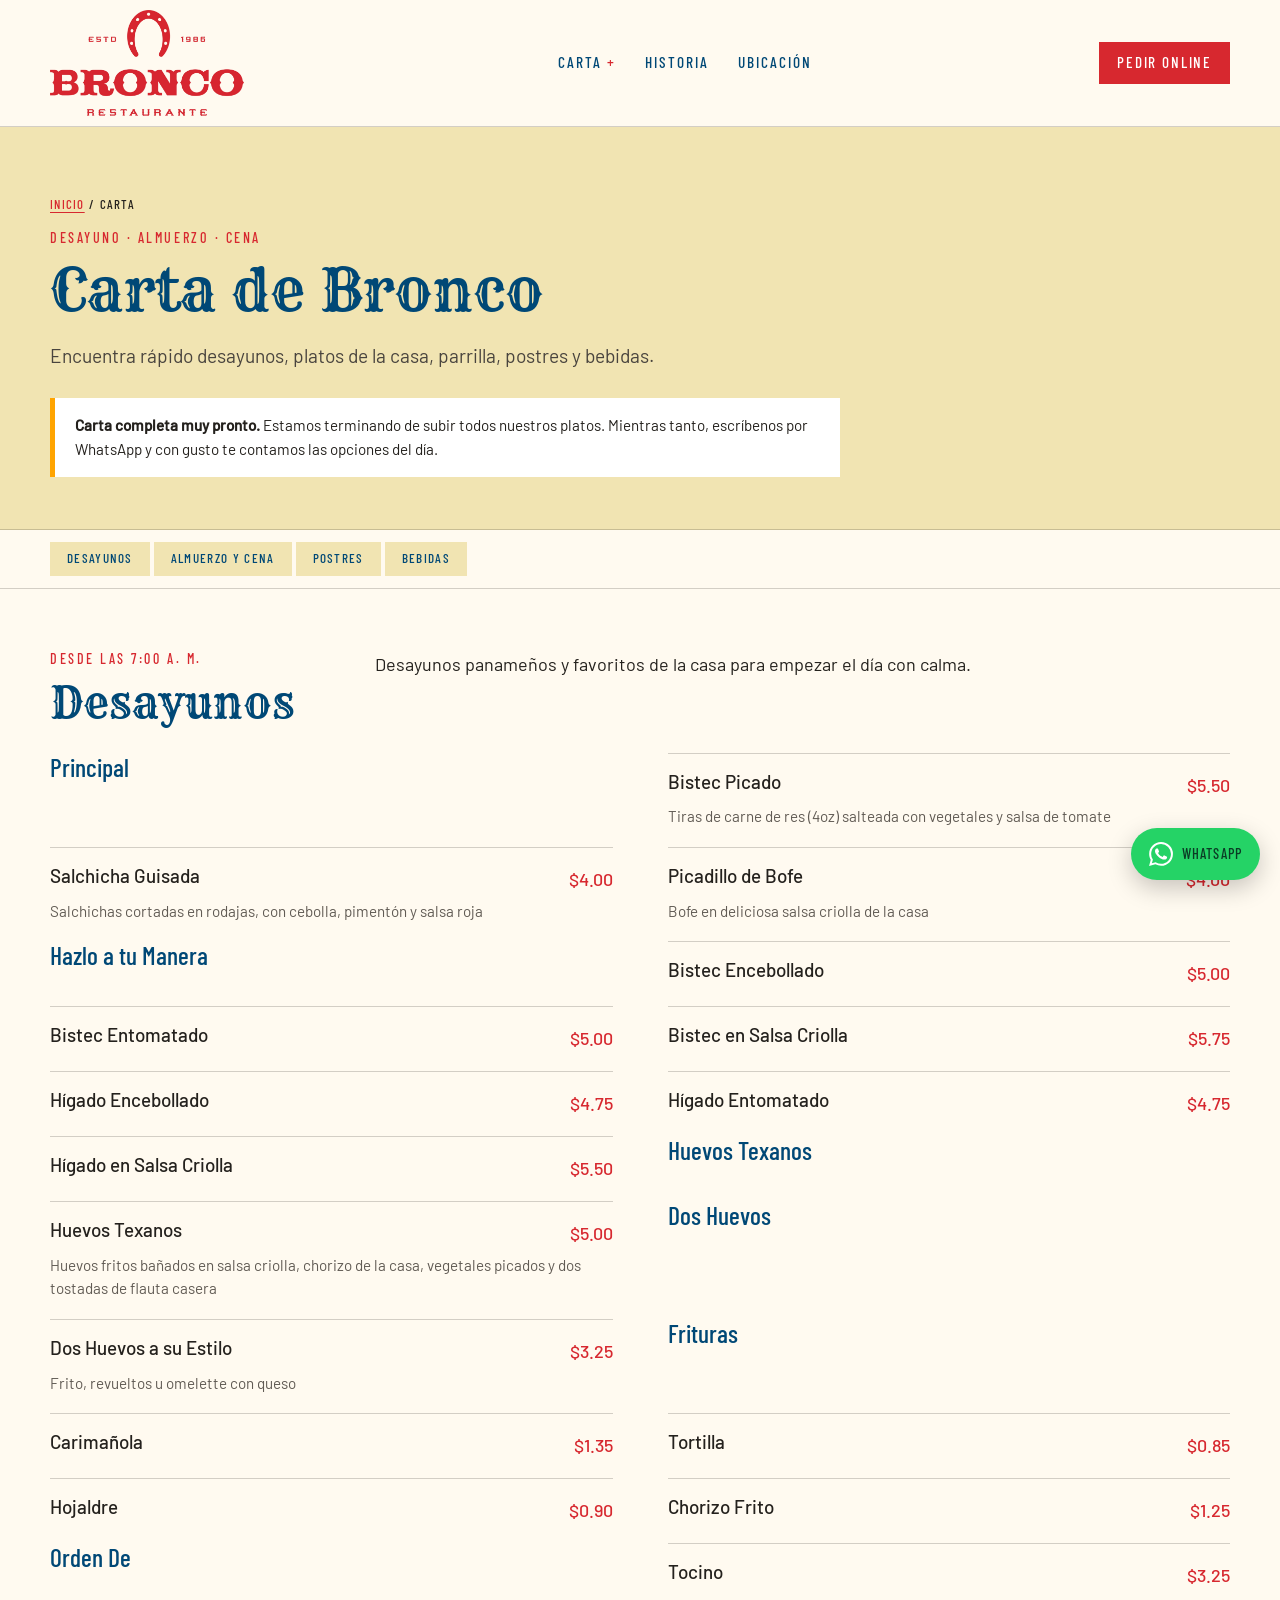
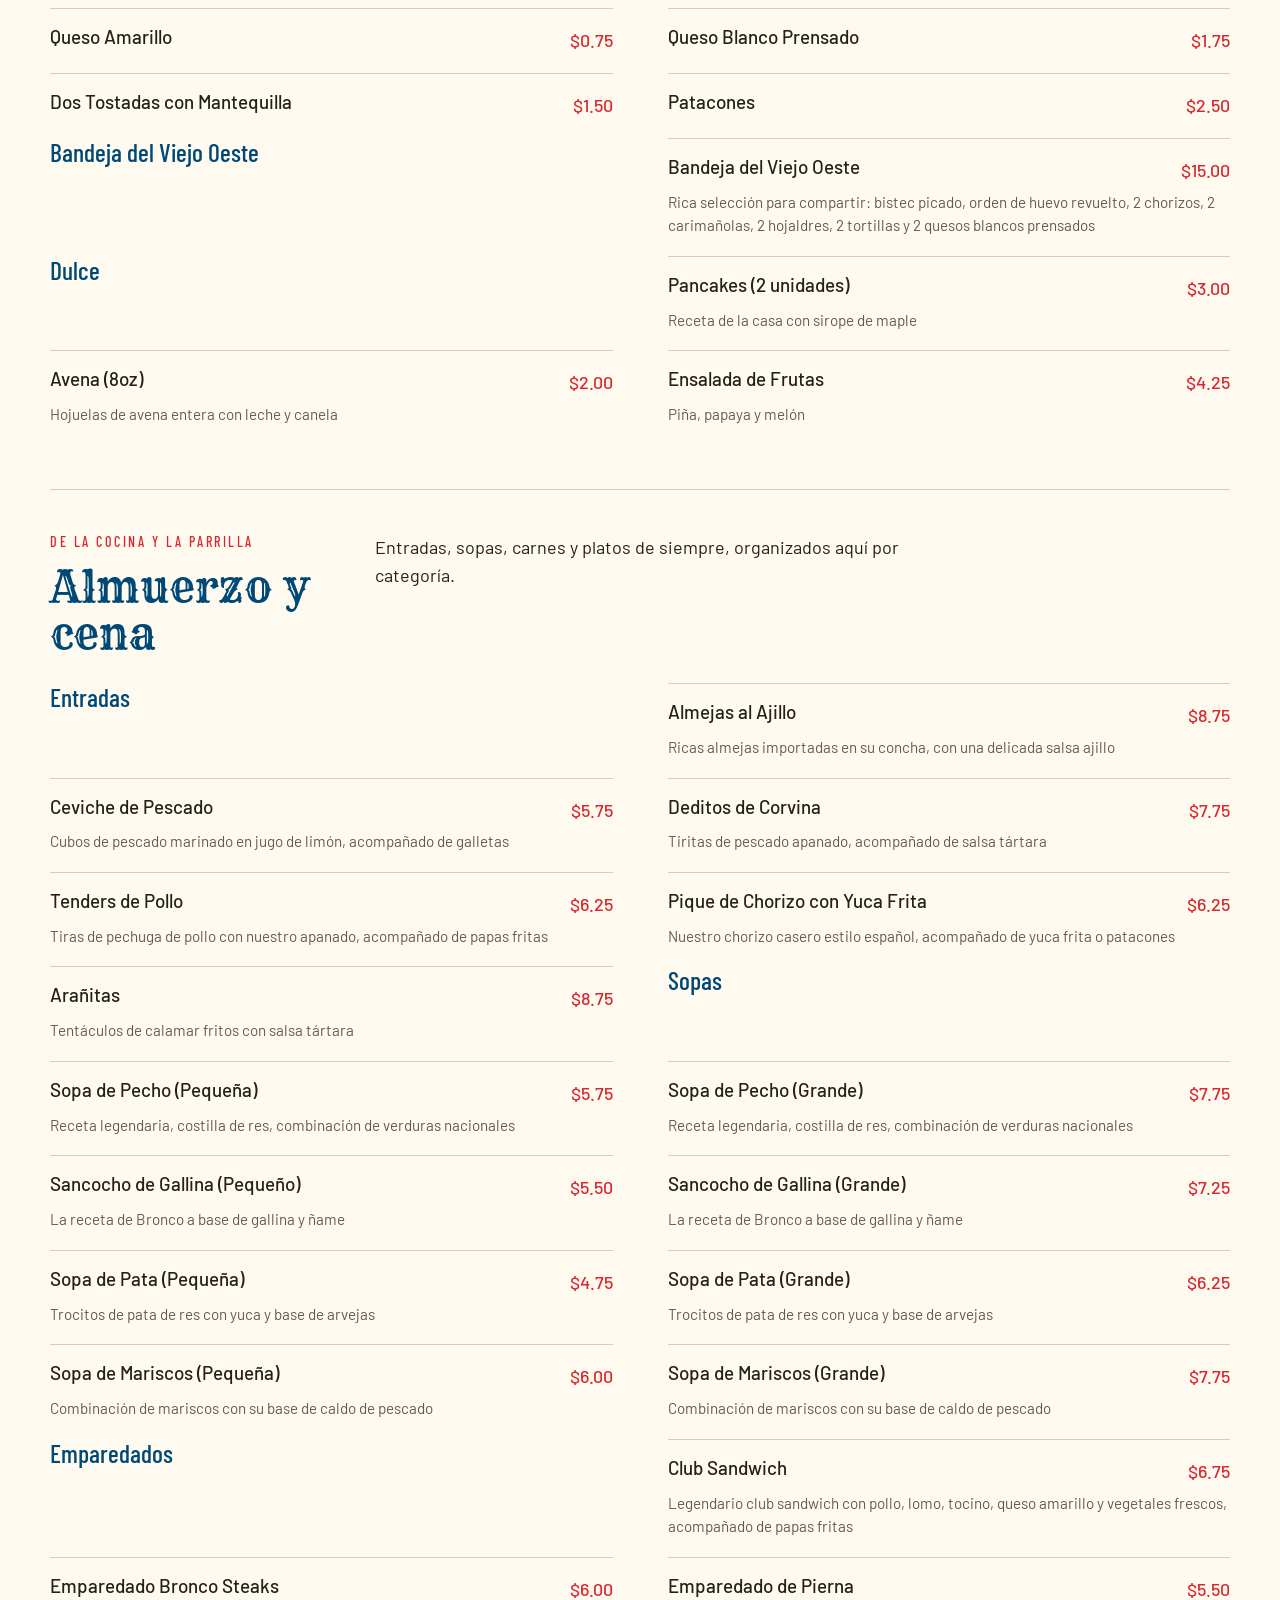
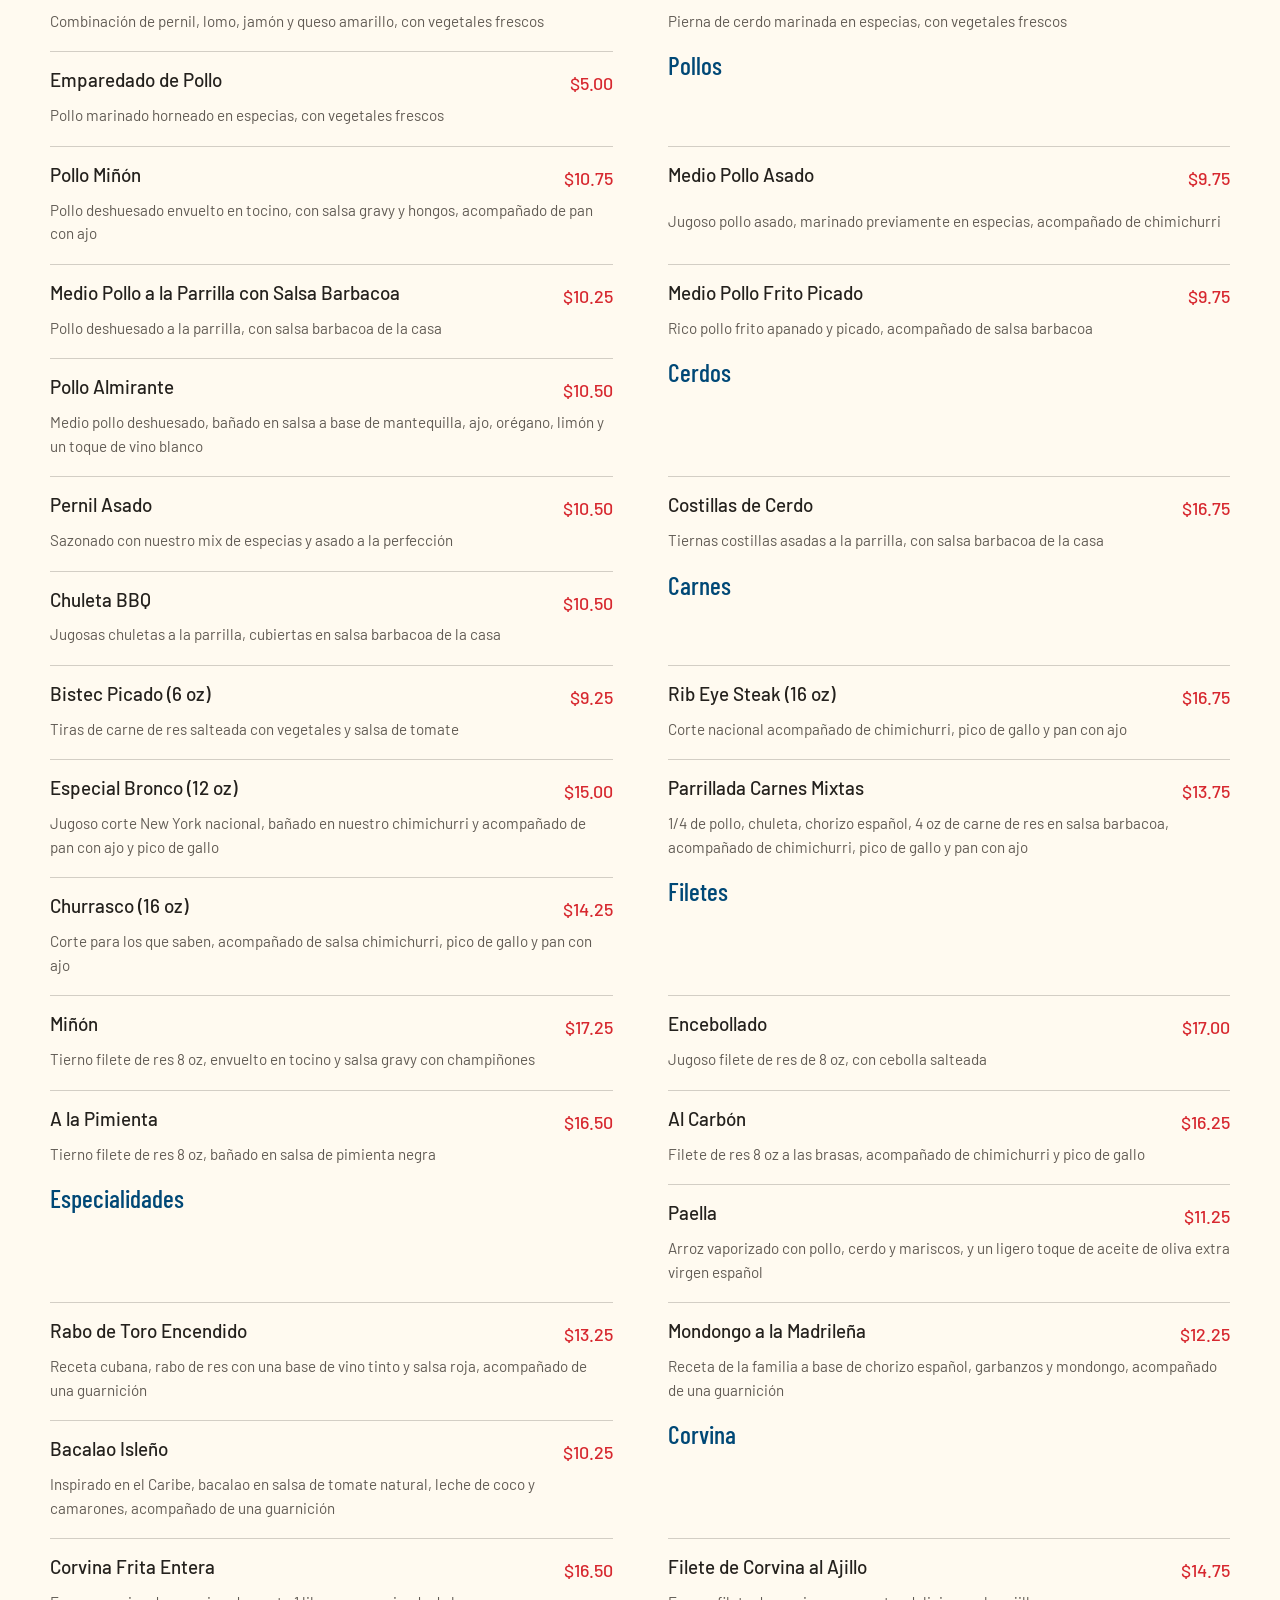
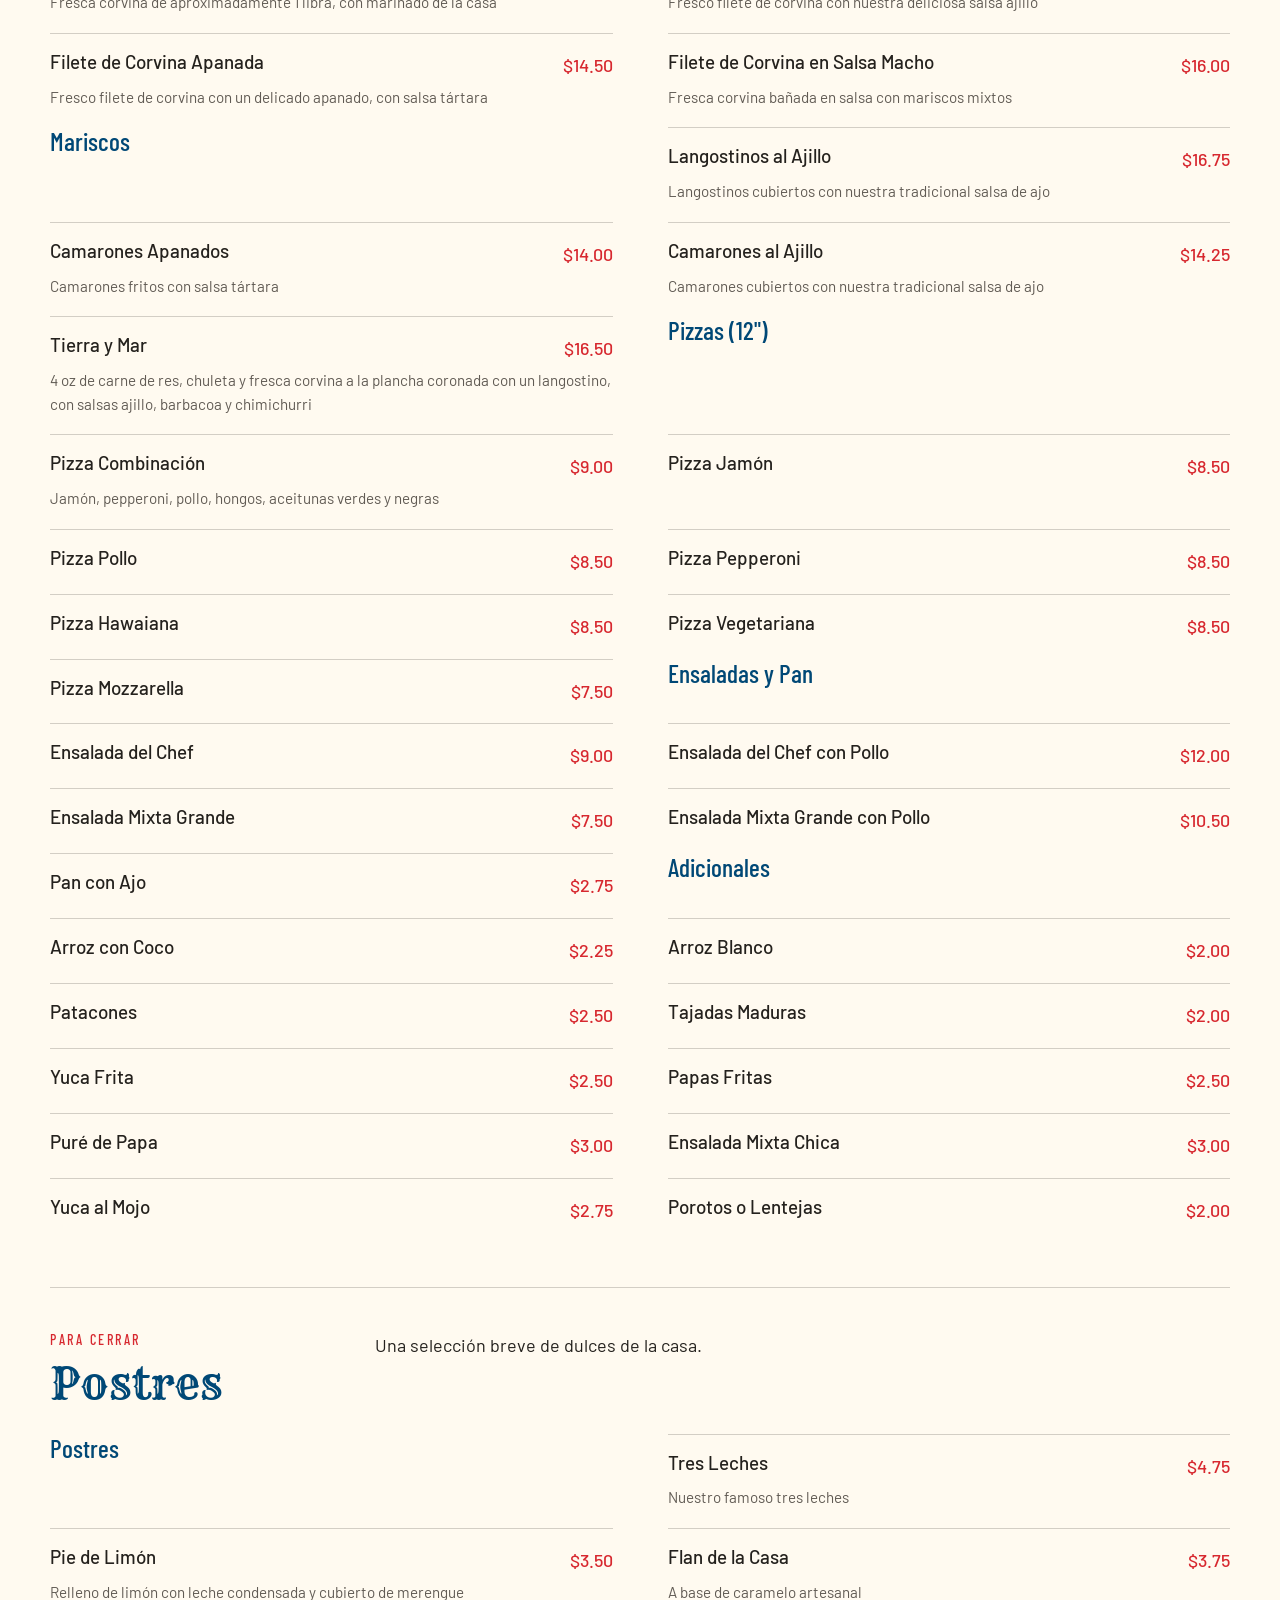
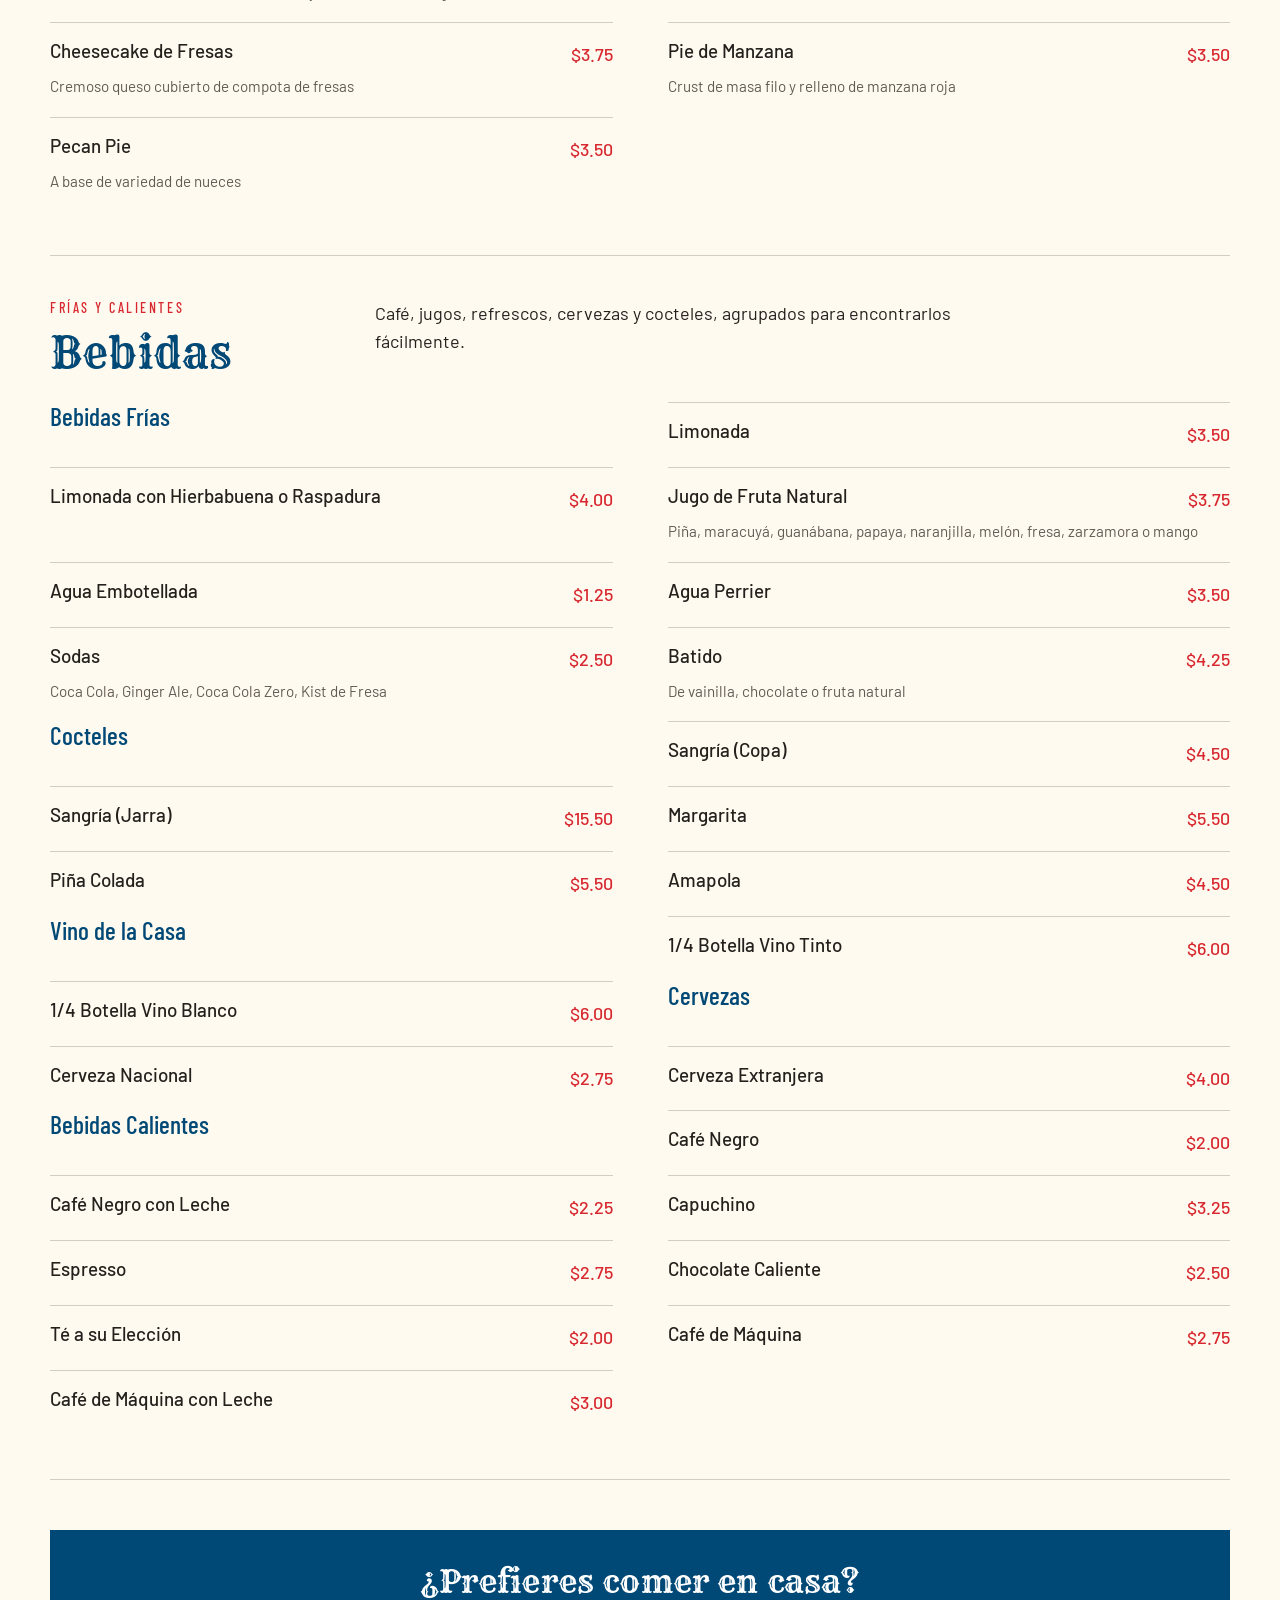
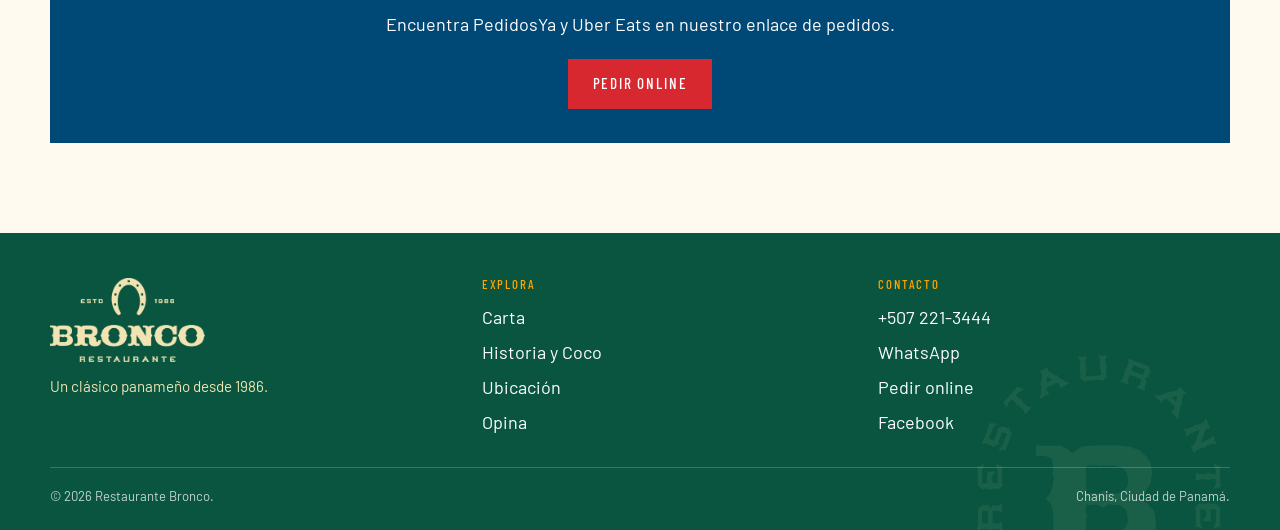
==== commit fb12ea4b: "Add files via upload" ====
--- a/carta/index.html
+++ b/carta/index.html
@@ -45,36 +45,179 @@
       <section class="menu-section" id="desayunos" data-sheet-group="Desayunos">
         <div class="menu-heading"><div><p class="eyebrow">Desde las 7:00 a. m.</p><h2>Desayunos</h2></div><p>Desayunos panameños y favoritos de la casa para empezar el día con calma.</p></div>
         <div class="menu-list">
-          <article class="menu-item"><h3>Bistec picado</h3><span class="menu-price"></span></article>
-          <article class="menu-item"><h3>Hojaldres</h3><span class="menu-price"></span></article>
-          <article class="menu-item"><h3>Dos huevos a su estilo</h3><span class="menu-price"></span></article>
-          <article class="menu-item"><h3>Bandeja del Viejo Oeste</h3><span class="menu-price"></span></article>
+          
+          <h3 class="menu-subhead">Principal</h3>
+          <article class="menu-item"><h3>Bistec Picado</h3><span class="menu-price">$5.50</span><p>Tiras de carne de res (4oz) salteada con vegetales y salsa de tomate</p></article>
+          <article class="menu-item"><h3>Salchicha Guisada</h3><span class="menu-price">$4.00</span><p>Salchichas cortadas en rodajas, con cebolla, pimentón y salsa roja</p></article>
+          <article class="menu-item"><h3>Picadillo de Bofe</h3><span class="menu-price">$4.00</span><p>Bofe en deliciosa salsa criolla de la casa</p></article>
+          <h3 class="menu-subhead">Hazlo a tu Manera</h3>
+          <article class="menu-item"><h3>Bistec Encebollado</h3><span class="menu-price">$5.00</span></article>
+          <article class="menu-item"><h3>Bistec Entomatado</h3><span class="menu-price">$5.00</span></article>
+          <article class="menu-item"><h3>Bistec en Salsa Criolla</h3><span class="menu-price">$5.75</span></article>
+          <article class="menu-item"><h3>Hígado Encebollado</h3><span class="menu-price">$4.75</span></article>
+          <article class="menu-item"><h3>Hígado Entomatado</h3><span class="menu-price">$4.75</span></article>
+          <article class="menu-item"><h3>Hígado en Salsa Criolla</h3><span class="menu-price">$5.50</span></article>
+          <h3 class="menu-subhead">Huevos Texanos</h3>
+          <article class="menu-item"><h3>Huevos Texanos</h3><span class="menu-price">$5.00</span><p>Huevos fritos bañados en salsa criolla, chorizo de la casa, vegetales picados y dos tostadas de flauta casera</p></article>
+          <h3 class="menu-subhead">Dos Huevos</h3>
+          <article class="menu-item"><h3>Dos Huevos a su Estilo</h3><span class="menu-price">$3.25</span><p>Frito, revueltos u omelette con queso</p></article>
+          <h3 class="menu-subhead">Frituras</h3>
+          <article class="menu-item"><h3>Carimañola</h3><span class="menu-price">$1.35</span></article>
+          <article class="menu-item"><h3>Tortilla</h3><span class="menu-price">$0.85</span></article>
+          <article class="menu-item"><h3>Hojaldre</h3><span class="menu-price">$0.90</span></article>
+          <article class="menu-item"><h3>Chorizo Frito</h3><span class="menu-price">$1.25</span></article>
+          <h3 class="menu-subhead">Orden De</h3>
+          <article class="menu-item"><h3>Tocino</h3><span class="menu-price">$3.25</span></article>
+          <article class="menu-item"><h3>Queso Amarillo</h3><span class="menu-price">$0.75</span></article>
+          <article class="menu-item"><h3>Queso Blanco Prensado</h3><span class="menu-price">$1.75</span></article>
+          <article class="menu-item"><h3>Dos Tostadas con Mantequilla</h3><span class="menu-price">$1.50</span></article>
+          <article class="menu-item"><h3>Patacones</h3><span class="menu-price">$2.50</span></article>
+          <h3 class="menu-subhead">Bandeja del Viejo Oeste</h3>
+          <article class="menu-item"><h3>Bandeja del Viejo Oeste</h3><span class="menu-price">$15.00</span><p>Rica selección para compartir: bistec picado, orden de huevo revuelto, 2 chorizos, 2 carimañolas, 2 hojaldres, 2 tortillas y 2 quesos blancos prensados</p></article>
+          <h3 class="menu-subhead">Dulce</h3>
+          <article class="menu-item"><h3>Pancakes (2 unidades)</h3><span class="menu-price">$3.00</span><p>Receta de la casa con sirope de maple</p></article>
+          <article class="menu-item"><h3>Avena (8oz)</h3><span class="menu-price">$2.00</span><p>Hojuelas de avena entera con leche y canela</p></article>
+          <article class="menu-item"><h3>Ensalada de Frutas</h3><span class="menu-price">$4.25</span><p>Piña, papaya y melón</p></article>
+        
         </div>
       </section>
       <section class="menu-section" id="almuerzo-cena" data-sheet-group="Almuerzo y cena">
         <div class="menu-heading"><div><p class="eyebrow">De la cocina y la parrilla</p><h2>Almuerzo y cena</h2></div><p>Entradas, sopas, carnes y platos de siempre, organizados aquí por categoría.</p></div>
         <div class="menu-list">
-          <article class="menu-item"><h3>Almejas al ajillo</h3><span class="menu-price"></span></article>
-          <article class="menu-item"><h3>Club sándwich</h3><span class="menu-price"></span></article>
-          <article class="menu-item"><h3>Churrasco</h3><span class="menu-price"></span><p>Corte a la parrilla con los acompañamientos indicados en la carta final.</p></article>
-          <article class="menu-item"><h3>Sancocho de gallina</h3><span class="menu-price"></span><p>Un clásico de la cocina panameña.</p></article>
+          
+          <h3 class="menu-subhead">Entradas</h3>
+          <article class="menu-item"><h3>Almejas al Ajillo</h3><span class="menu-price">$8.75</span><p>Ricas almejas importadas en su concha, con una delicada salsa ajillo</p></article>
+          <article class="menu-item"><h3>Ceviche de Pescado</h3><span class="menu-price">$5.75</span><p>Cubos de pescado marinado en jugo de limón, acompañado de galletas</p></article>
+          <article class="menu-item"><h3>Deditos de Corvina</h3><span class="menu-price">$7.75</span><p>Tiritas de pescado apanado, acompañado de salsa tártara</p></article>
+          <article class="menu-item"><h3>Tenders de Pollo</h3><span class="menu-price">$6.25</span><p>Tiras de pechuga de pollo con nuestro apanado, acompañado de papas fritas</p></article>
+          <article class="menu-item"><h3>Pique de Chorizo con Yuca Frita</h3><span class="menu-price">$6.25</span><p>Nuestro chorizo casero estilo español, acompañado de yuca frita o patacones</p></article>
+          <article class="menu-item"><h3>Arañitas</h3><span class="menu-price">$8.75</span><p>Tentáculos de calamar fritos con salsa tártara</p></article>
+          <h3 class="menu-subhead">Sopas</h3>
+          <article class="menu-item"><h3>Sopa de Pecho (Pequeña)</h3><span class="menu-price">$5.75</span><p>Receta legendaria, costilla de res, combinación de verduras nacionales</p></article>
+          <article class="menu-item"><h3>Sopa de Pecho (Grande)</h3><span class="menu-price">$7.75</span><p>Receta legendaria, costilla de res, combinación de verduras nacionales</p></article>
+          <article class="menu-item"><h3>Sancocho de Gallina (Pequeño)</h3><span class="menu-price">$5.50</span><p>La receta de Bronco a base de gallina y ñame</p></article>
+          <article class="menu-item"><h3>Sancocho de Gallina (Grande)</h3><span class="menu-price">$7.25</span><p>La receta de Bronco a base de gallina y ñame</p></article>
+          <article class="menu-item"><h3>Sopa de Pata (Pequeña)</h3><span class="menu-price">$4.75</span><p>Trocitos de pata de res con yuca y base de arvejas</p></article>
+          <article class="menu-item"><h3>Sopa de Pata (Grande)</h3><span class="menu-price">$6.25</span><p>Trocitos de pata de res con yuca y base de arvejas</p></article>
+          <article class="menu-item"><h3>Sopa de Mariscos (Pequeña)</h3><span class="menu-price">$6.00</span><p>Combinación de mariscos con su base de caldo de pescado</p></article>
+          <article class="menu-item"><h3>Sopa de Mariscos (Grande)</h3><span class="menu-price">$7.75</span><p>Combinación de mariscos con su base de caldo de pescado</p></article>
+          <h3 class="menu-subhead">Emparedados</h3>
+          <article class="menu-item"><h3>Club Sandwich</h3><span class="menu-price">$6.75</span><p>Legendario club sandwich con pollo, lomo, tocino, queso amarillo y vegetales frescos, acompañado de papas fritas</p></article>
+          <article class="menu-item"><h3>Emparedado Bronco Steaks</h3><span class="menu-price">$6.00</span><p>Combinación de pernil, lomo, jamón y queso amarillo, con vegetales frescos</p></article>
+          <article class="menu-item"><h3>Emparedado de Pierna</h3><span class="menu-price">$5.50</span><p>Pierna de cerdo marinada en especias, con vegetales frescos</p></article>
+          <article class="menu-item"><h3>Emparedado de Pollo</h3><span class="menu-price">$5.00</span><p>Pollo marinado horneado en especias, con vegetales frescos</p></article>
+          <h3 class="menu-subhead">Pollos</h3>
+          <article class="menu-item"><h3>Pollo Miñón</h3><span class="menu-price">$10.75</span><p>Pollo deshuesado envuelto en tocino, con salsa gravy y hongos, acompañado de pan con ajo</p></article>
+          <article class="menu-item"><h3>Medio Pollo Asado</h3><span class="menu-price">$9.75</span><p>Jugoso pollo asado, marinado previamente en especias, acompañado de chimichurri</p></article>
+          <article class="menu-item"><h3>Medio Pollo a la Parrilla con Salsa Barbacoa</h3><span class="menu-price">$10.25</span><p>Pollo deshuesado a la parrilla, con salsa barbacoa de la casa</p></article>
+          <article class="menu-item"><h3>Medio Pollo Frito Picado</h3><span class="menu-price">$9.75</span><p>Rico pollo frito apanado y picado, acompañado de salsa barbacoa</p></article>
+          <article class="menu-item"><h3>Pollo Almirante</h3><span class="menu-price">$10.50</span><p>Medio pollo deshuesado, bañado en salsa a base de mantequilla, ajo, orégano, limón y un toque de vino blanco</p></article>
+          <h3 class="menu-subhead">Cerdos</h3>
+          <article class="menu-item"><h3>Pernil Asado</h3><span class="menu-price">$10.50</span><p>Sazonado con nuestro mix de especias y asado a la perfección</p></article>
+          <article class="menu-item"><h3>Costillas de Cerdo</h3><span class="menu-price">$16.75</span><p>Tiernas costillas asadas a la parrilla, con salsa barbacoa de la casa</p></article>
+          <article class="menu-item"><h3>Chuleta BBQ</h3><span class="menu-price">$10.50</span><p>Jugosas chuletas a la parrilla, cubiertas en salsa barbacoa de la casa</p></article>
+          <h3 class="menu-subhead">Carnes</h3>
+          <article class="menu-item"><h3>Bistec Picado (6 oz)</h3><span class="menu-price">$9.25</span><p>Tiras de carne de res salteada con vegetales y salsa de tomate</p></article>
+          <article class="menu-item"><h3>Rib Eye Steak (16 oz)</h3><span class="menu-price">$16.75</span><p>Corte nacional acompañado de chimichurri, pico de gallo y pan con ajo</p></article>
+          <article class="menu-item"><h3>Especial Bronco (12 oz)</h3><span class="menu-price">$15.00</span><p>Jugoso corte New York nacional, bañado en nuestro chimichurri y acompañado de pan con ajo y pico de gallo</p></article>
+          <article class="menu-item"><h3>Parrillada Carnes Mixtas</h3><span class="menu-price">$13.75</span><p>1/4 de pollo, chuleta, chorizo español, 4 oz de carne de res en salsa barbacoa, acompañado de chimichurri, pico de gallo y pan con ajo</p></article>
+          <article class="menu-item"><h3>Churrasco (16 oz)</h3><span class="menu-price">$14.25</span><p>Corte para los que saben, acompañado de salsa chimichurri, pico de gallo y pan con ajo</p></article>
+          <h3 class="menu-subhead">Filetes</h3>
+          <article class="menu-item"><h3>Miñón</h3><span class="menu-price">$17.25</span><p>Tierno filete de res 8 oz, envuelto en tocino y salsa gravy con champiñones</p></article>
+          <article class="menu-item"><h3>Encebollado</h3><span class="menu-price">$17.00</span><p>Jugoso filete de res de 8 oz, con cebolla salteada</p></article>
+          <article class="menu-item"><h3>A la Pimienta</h3><span class="menu-price">$16.50</span><p>Tierno filete de res 8 oz, bañado en salsa de pimienta negra</p></article>
+          <article class="menu-item"><h3>Al Carbón</h3><span class="menu-price">$16.25</span><p>Filete de res 8 oz a las brasas, acompañado de chimichurri y pico de gallo</p></article>
+          <h3 class="menu-subhead">Especialidades</h3>
+          <article class="menu-item"><h3>Paella</h3><span class="menu-price">$11.25</span><p>Arroz vaporizado con pollo, cerdo y mariscos, y un ligero toque de aceite de oliva extra virgen español</p></article>
+          <article class="menu-item"><h3>Rabo de Toro Encendido</h3><span class="menu-price">$13.25</span><p>Receta cubana, rabo de res con una base de vino tinto y salsa roja, acompañado de una guarnición</p></article>
+          <article class="menu-item"><h3>Mondongo a la Madrileña</h3><span class="menu-price">$12.25</span><p>Receta de la familia a base de chorizo español, garbanzos y mondongo, acompañado de una guarnición</p></article>
+          <article class="menu-item"><h3>Bacalao Isleño</h3><span class="menu-price">$10.25</span><p>Inspirado en el Caribe, bacalao en salsa de tomate natural, leche de coco y camarones, acompañado de una guarnición</p></article>
+          <h3 class="menu-subhead">Corvina</h3>
+          <article class="menu-item"><h3>Corvina Frita Entera</h3><span class="menu-price">$16.50</span><p>Fresca corvina de aproximadamente 1 libra, con marinado de la casa</p></article>
+          <article class="menu-item"><h3>Filete de Corvina al Ajillo</h3><span class="menu-price">$14.75</span><p>Fresco filete de corvina con nuestra deliciosa salsa ajillo</p></article>
+          <article class="menu-item"><h3>Filete de Corvina Apanada</h3><span class="menu-price">$14.50</span><p>Fresco filete de corvina con un delicado apanado, con salsa tártara</p></article>
+          <article class="menu-item"><h3>Filete de Corvina en Salsa Macho</h3><span class="menu-price">$16.00</span><p>Fresca corvina bañada en salsa con mariscos mixtos</p></article>
+          <h3 class="menu-subhead">Mariscos</h3>
+          <article class="menu-item"><h3>Langostinos al Ajillo</h3><span class="menu-price">$16.75</span><p>Langostinos cubiertos con nuestra tradicional salsa de ajo</p></article>
+          <article class="menu-item"><h3>Camarones Apanados</h3><span class="menu-price">$14.00</span><p>Camarones fritos con salsa tártara</p></article>
+          <article class="menu-item"><h3>Camarones al Ajillo</h3><span class="menu-price">$14.25</span><p>Camarones cubiertos con nuestra tradicional salsa de ajo</p></article>
+          <article class="menu-item"><h3>Tierra y Mar</h3><span class="menu-price">$16.50</span><p>4 oz de carne de res, chuleta y fresca corvina a la plancha coronada con un langostino, con salsas ajillo, barbacoa y chimichurri</p></article>
+          <h3 class="menu-subhead">Pizzas (12&quot;)</h3>
+          <article class="menu-item"><h3>Pizza Combinación</h3><span class="menu-price">$9.00</span><p>Jamón, pepperoni, pollo, hongos, aceitunas verdes y negras</p></article>
+          <article class="menu-item"><h3>Pizza Jamón</h3><span class="menu-price">$8.50</span></article>
+          <article class="menu-item"><h3>Pizza Pollo</h3><span class="menu-price">$8.50</span></article>
+          <article class="menu-item"><h3>Pizza Pepperoni</h3><span class="menu-price">$8.50</span></article>
+          <article class="menu-item"><h3>Pizza Hawaiana</h3><span class="menu-price">$8.50</span></article>
+          <article class="menu-item"><h3>Pizza Vegetariana</h3><span class="menu-price">$8.50</span></article>
+          <article class="menu-item"><h3>Pizza Mozzarella</h3><span class="menu-price">$7.50</span></article>
+          <h3 class="menu-subhead">Ensaladas y Pan</h3>
+          <article class="menu-item"><h3>Ensalada del Chef</h3><span class="menu-price">$9.00</span></article>
+          <article class="menu-item"><h3>Ensalada del Chef con Pollo</h3><span class="menu-price">$12.00</span></article>
+          <article class="menu-item"><h3>Ensalada Mixta Grande</h3><span class="menu-price">$7.50</span></article>
+          <article class="menu-item"><h3>Ensalada Mixta Grande con Pollo</h3><span class="menu-price">$10.50</span></article>
+          <article class="menu-item"><h3>Pan con Ajo</h3><span class="menu-price">$2.75</span></article>
+          <h3 class="menu-subhead">Adicionales</h3>
+          <article class="menu-item"><h3>Arroz con Coco</h3><span class="menu-price">$2.25</span></article>
+          <article class="menu-item"><h3>Arroz Blanco</h3><span class="menu-price">$2.00</span></article>
+          <article class="menu-item"><h3>Patacones</h3><span class="menu-price">$2.50</span></article>
+          <article class="menu-item"><h3>Tajadas Maduras</h3><span class="menu-price">$2.00</span></article>
+          <article class="menu-item"><h3>Yuca Frita</h3><span class="menu-price">$2.50</span></article>
+          <article class="menu-item"><h3>Papas Fritas</h3><span class="menu-price">$2.50</span></article>
+          <article class="menu-item"><h3>Puré de Papa</h3><span class="menu-price">$3.00</span></article>
+          <article class="menu-item"><h3>Ensalada Mixta Chica</h3><span class="menu-price">$3.00</span></article>
+          <article class="menu-item"><h3>Yuca al Mojo</h3><span class="menu-price">$2.75</span></article>
+          <article class="menu-item"><h3>Porotos o Lentejas</h3><span class="menu-price">$2.00</span></article>
+        
         </div>
       </section>
       <section class="menu-section" id="postres" data-sheet-group="Postres">
         <div class="menu-heading"><div><p class="eyebrow">Para cerrar</p><h2>Postres</h2></div><p>Una selección breve de dulces de la casa.</p></div>
         <div class="menu-list">
-          <article class="menu-item"><h3>Tres leches</h3><span class="menu-price"></span></article>
-          <article class="menu-item"><h3>Pie de limón</h3><span class="menu-price"></span></article>
-          <article class="menu-item"><h3>Flan de la casa</h3><span class="menu-price"></span></article>
+          
+          <h3 class="menu-subhead">Postres</h3>
+          <article class="menu-item"><h3>Tres Leches</h3><span class="menu-price">$4.75</span><p>Nuestro famoso tres leches</p></article>
+          <article class="menu-item"><h3>Pie de Limón</h3><span class="menu-price">$3.50</span><p>Relleno de limón con leche condensada y cubierto de merengue</p></article>
+          <article class="menu-item"><h3>Flan de la Casa</h3><span class="menu-price">$3.75</span><p>A base de caramelo artesanal</p></article>
+          <article class="menu-item"><h3>Cheesecake de Fresas</h3><span class="menu-price">$3.75</span><p>Cremoso queso cubierto de compota de fresas</p></article>
+          <article class="menu-item"><h3>Pie de Manzana</h3><span class="menu-price">$3.50</span><p>Crust de masa filo y relleno de manzana roja</p></article>
+          <article class="menu-item"><h3>Pecan Pie</h3><span class="menu-price">$3.50</span><p>A base de variedad de nueces</p></article>
+        
         </div>
       </section>
       <section class="menu-section" id="bebidas" data-sheet-group="Bebidas">
         <div class="menu-heading"><div><p class="eyebrow">Frías y calientes</p><h2>Bebidas</h2></div><p>Café, jugos, refrescos, cervezas y cocteles, agrupados para encontrarlos fácilmente.</p></div>
         <div class="menu-list">
-          <article class="menu-item"><h3>Café negro o con leche</h3><span class="menu-price"></span></article>
-          <article class="menu-item"><h3>Limonada</h3><span class="menu-price"></span><p>Natural o con hierbabuena.</p></article>
-          <article class="menu-item"><h3>Margarita de maracuyá</h3><span class="menu-price"></span></article>
-          <article class="menu-item"><h3>Cerveza nacional</h3><span class="menu-price"></span><p>Consultar opciones disponibles.</p></article>
+          
+          <h3 class="menu-subhead">Bebidas Frías</h3>
+          <article class="menu-item"><h3>Limonada</h3><span class="menu-price">$3.50</span></article>
+          <article class="menu-item"><h3>Limonada con Hierbabuena o Raspadura</h3><span class="menu-price">$4.00</span></article>
+          <article class="menu-item"><h3>Jugo de Fruta Natural</h3><span class="menu-price">$3.75</span><p>Piña, maracuyá, guanábana, papaya, naranjilla, melón, fresa, zarzamora o mango</p></article>
+          <article class="menu-item"><h3>Agua Embotellada</h3><span class="menu-price">$1.25</span></article>
+          <article class="menu-item"><h3>Agua Perrier</h3><span class="menu-price">$3.50</span></article>
+          <article class="menu-item"><h3>Sodas</h3><span class="menu-price">$2.50</span><p>Coca Cola, Ginger Ale, Coca Cola Zero, Kist de Fresa</p></article>
+          <article class="menu-item"><h3>Batido</h3><span class="menu-price">$4.25</span><p>De vainilla, chocolate o fruta natural</p></article>
+          <h3 class="menu-subhead">Cocteles</h3>
+          <article class="menu-item"><h3>Sangría (Copa)</h3><span class="menu-price">$4.50</span></article>
+          <article class="menu-item"><h3>Sangría (Jarra)</h3><span class="menu-price">$15.50</span></article>
+          <article class="menu-item"><h3>Margarita</h3><span class="menu-price">$5.50</span></article>
+          <article class="menu-item"><h3>Piña Colada</h3><span class="menu-price">$5.50</span></article>
+          <article class="menu-item"><h3>Amapola</h3><span class="menu-price">$4.50</span></article>
+          <h3 class="menu-subhead">Vino de la Casa</h3>
+          <article class="menu-item"><h3>1/4 Botella Vino Tinto</h3><span class="menu-price">$6.00</span></article>
+          <article class="menu-item"><h3>1/4 Botella Vino Blanco</h3><span class="menu-price">$6.00</span></article>
+          <h3 class="menu-subhead">Cervezas</h3>
+          <article class="menu-item"><h3>Cerveza Nacional</h3><span class="menu-price">$2.75</span></article>
+          <article class="menu-item"><h3>Cerveza Extranjera</h3><span class="menu-price">$4.00</span></article>
+          <h3 class="menu-subhead">Bebidas Calientes</h3>
+          <article class="menu-item"><h3>Café Negro</h3><span class="menu-price">$2.00</span></article>
+          <article class="menu-item"><h3>Café Negro con Leche</h3><span class="menu-price">$2.25</span></article>
+          <article class="menu-item"><h3>Capuchino</h3><span class="menu-price">$3.25</span></article>
+          <article class="menu-item"><h3>Espresso</h3><span class="menu-price">$2.75</span></article>
+          <article class="menu-item"><h3>Chocolate Caliente</h3><span class="menu-price">$2.50</span></article>
+          <article class="menu-item"><h3>Té a su Elección</h3><span class="menu-price">$2.00</span></article>
+          <article class="menu-item"><h3>Café de Máquina</h3><span class="menu-price">$2.75</span></article>
+          <article class="menu-item"><h3>Café de Máquina con Leche</h3><span class="menu-price">$3.00</span></article>
+        
         </div>
       </section>
       <div class="menu-cta"><h2>¿Prefieres comer en casa?</h2><p>Encuentra PedidosYa y Uber Eats en nuestro enlace de pedidos.</p><a class="button button-primary" href="https://linktr.ee/broncopanama" target="_blank" rel="noopener">Pedir online</a></div>
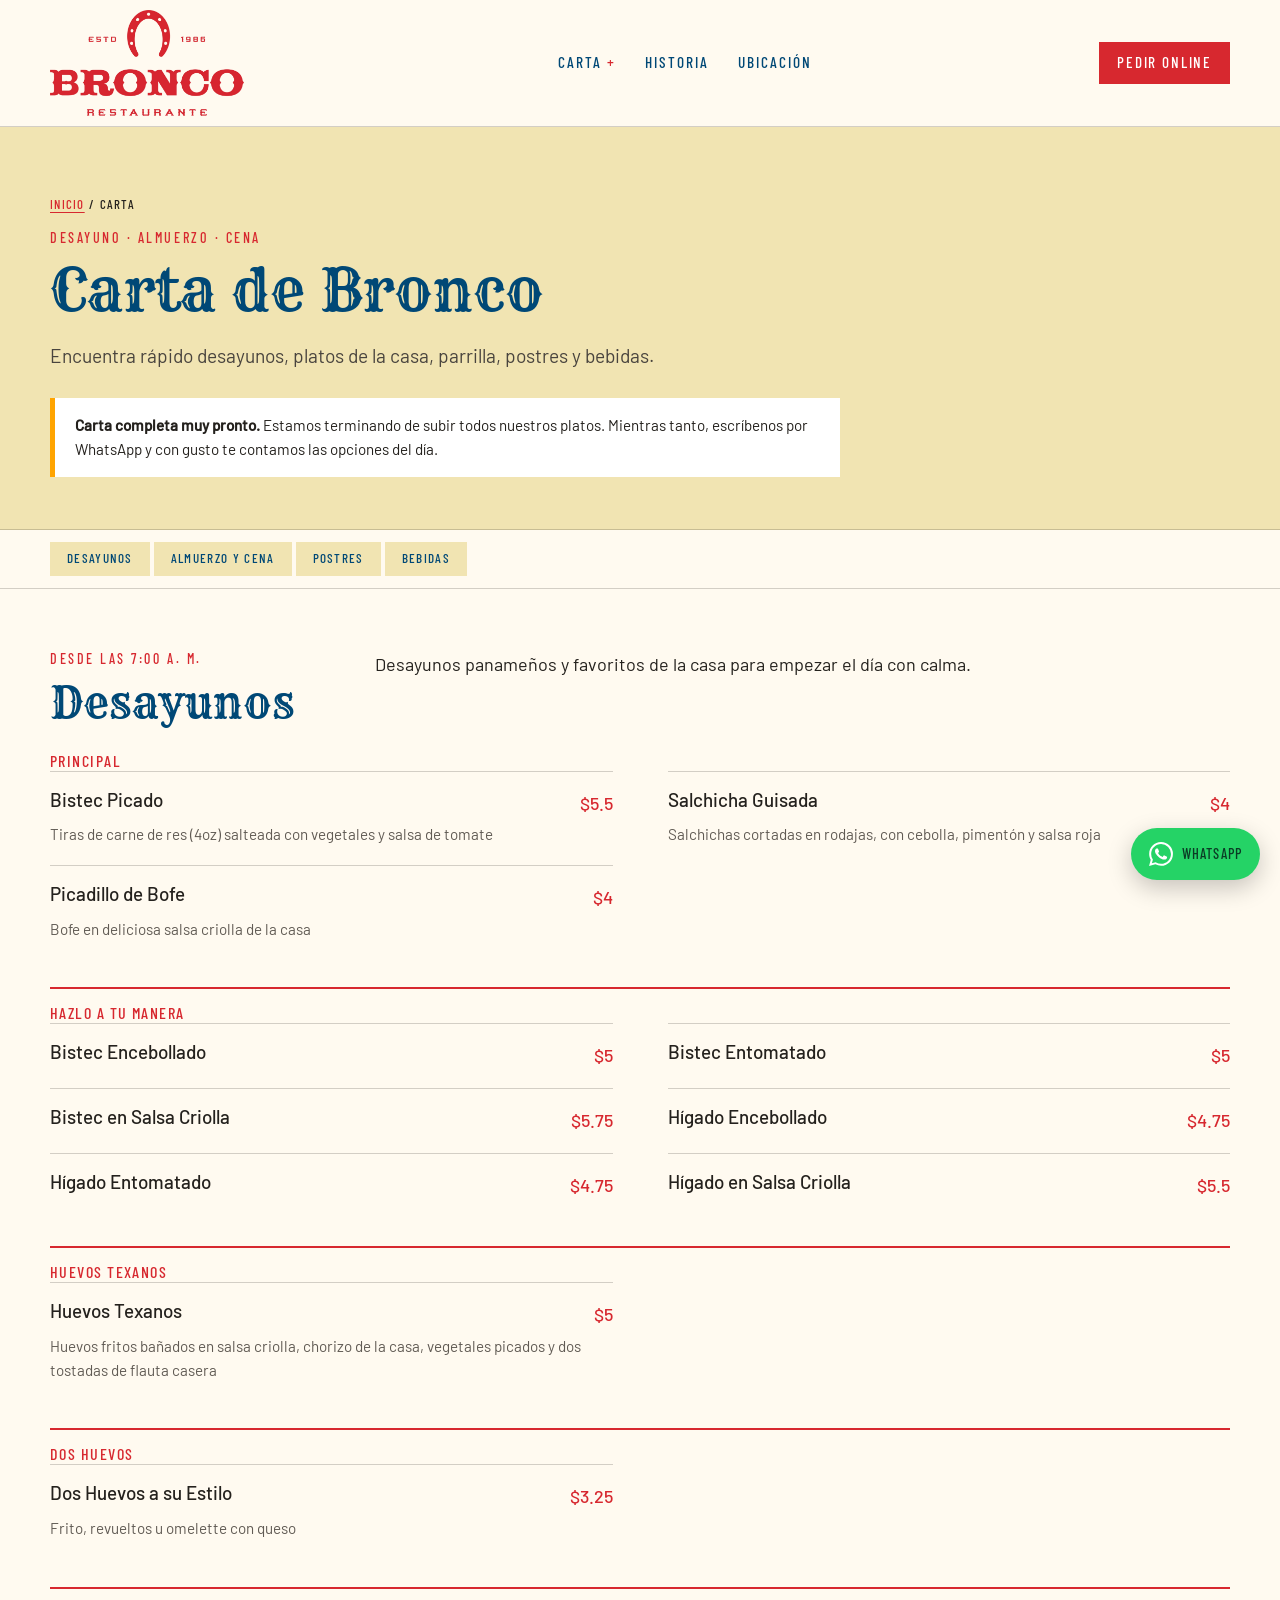
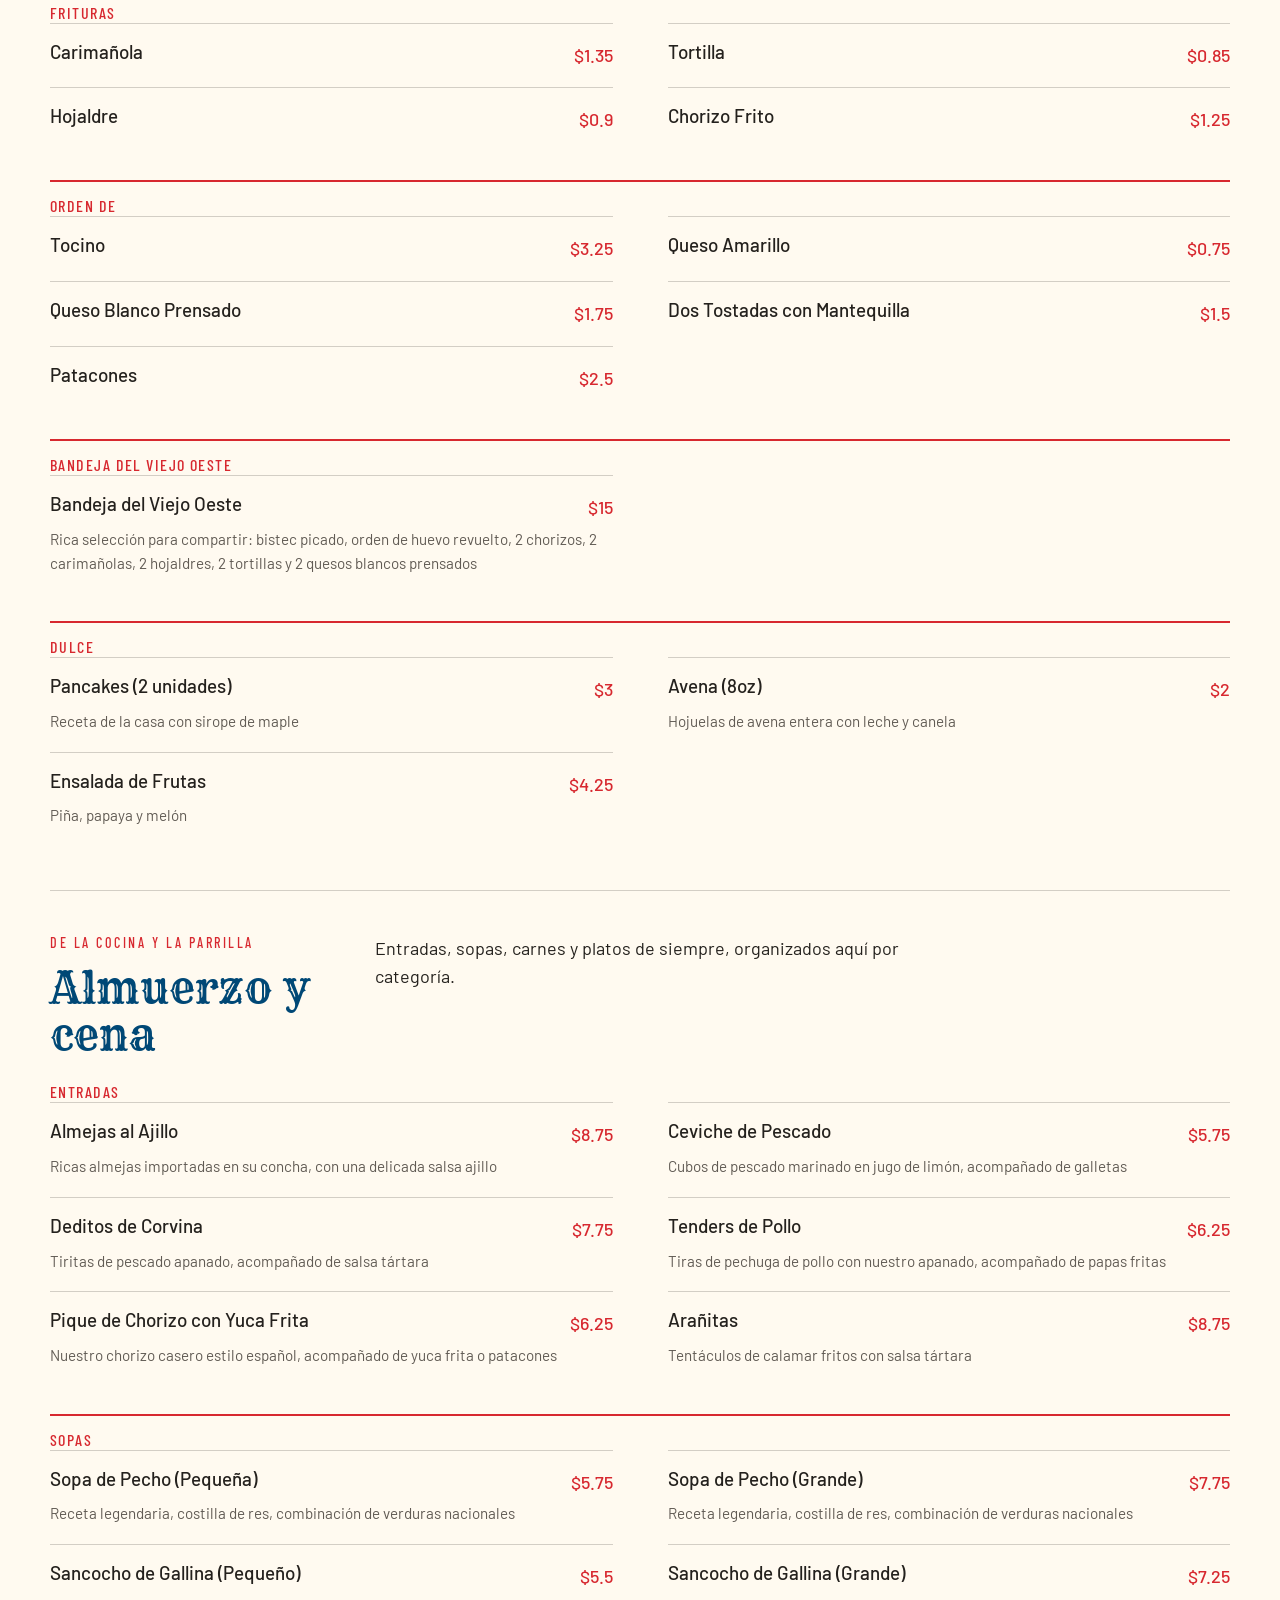
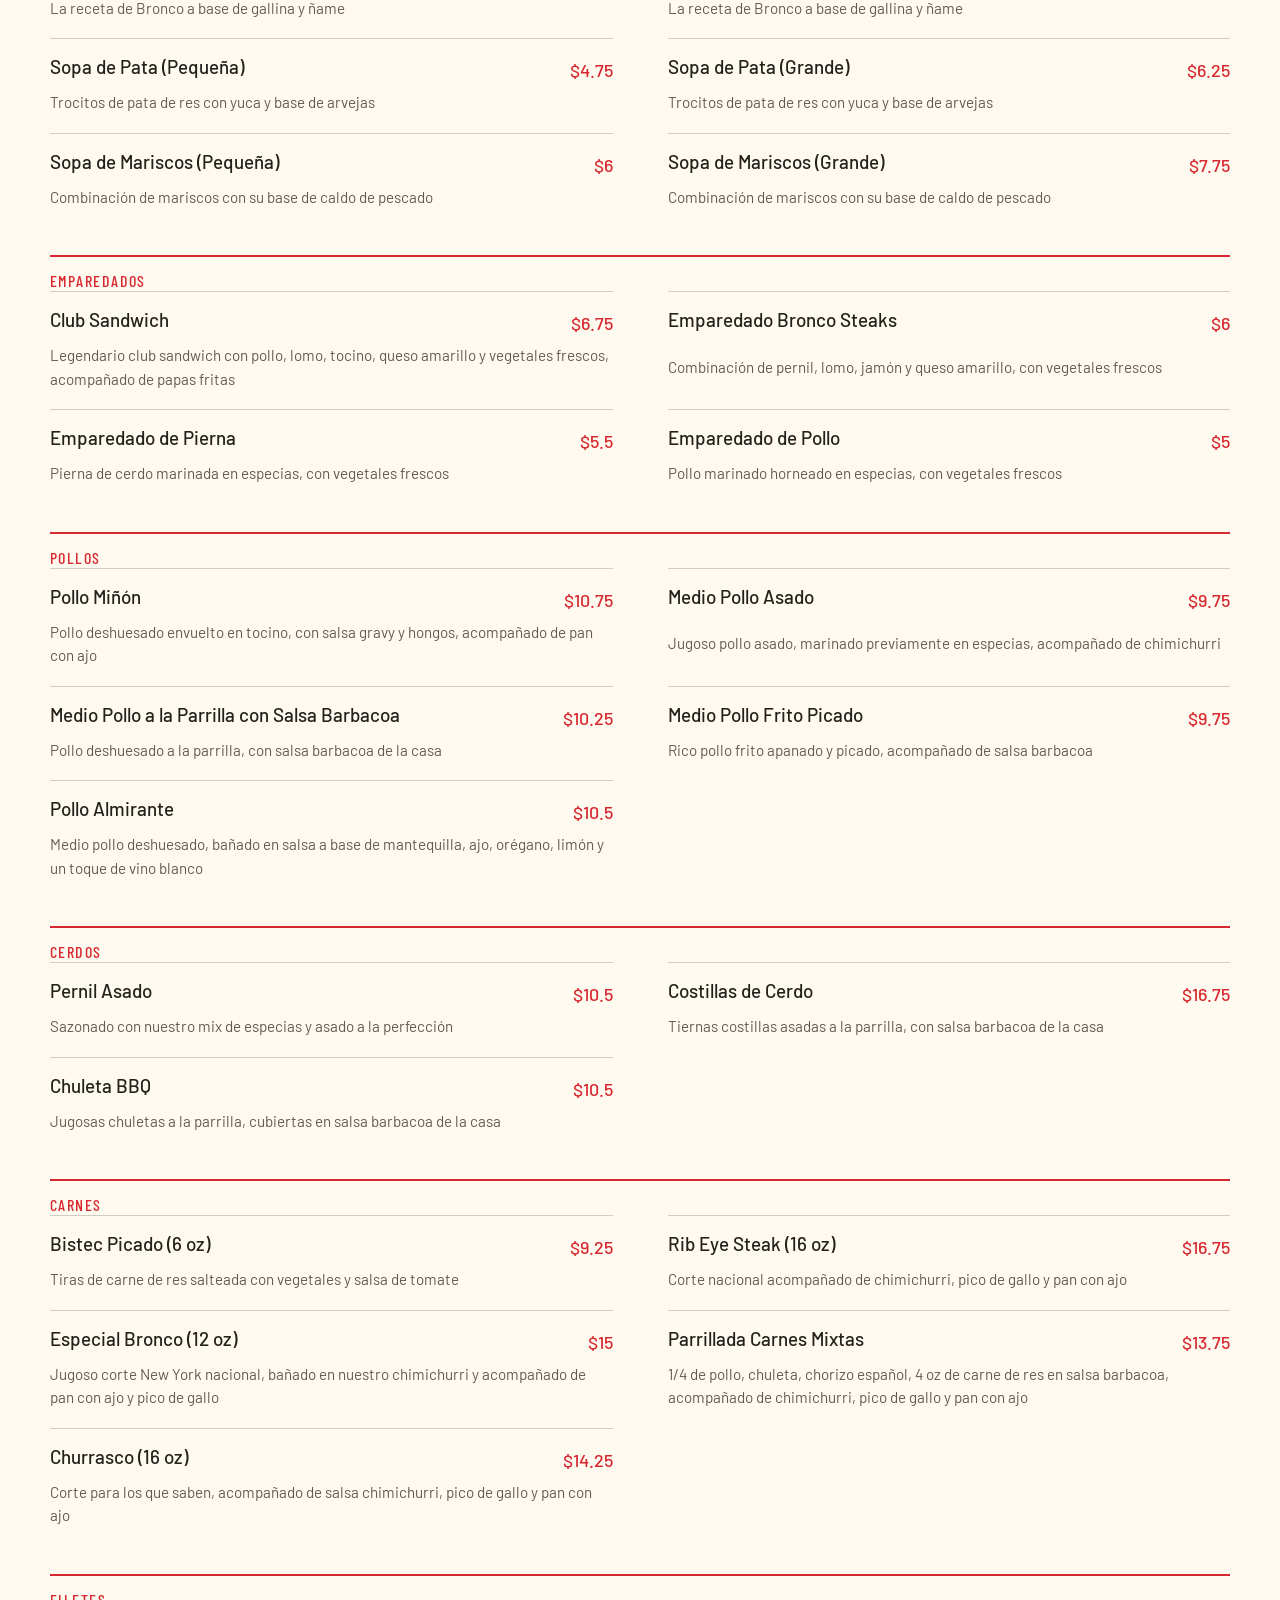
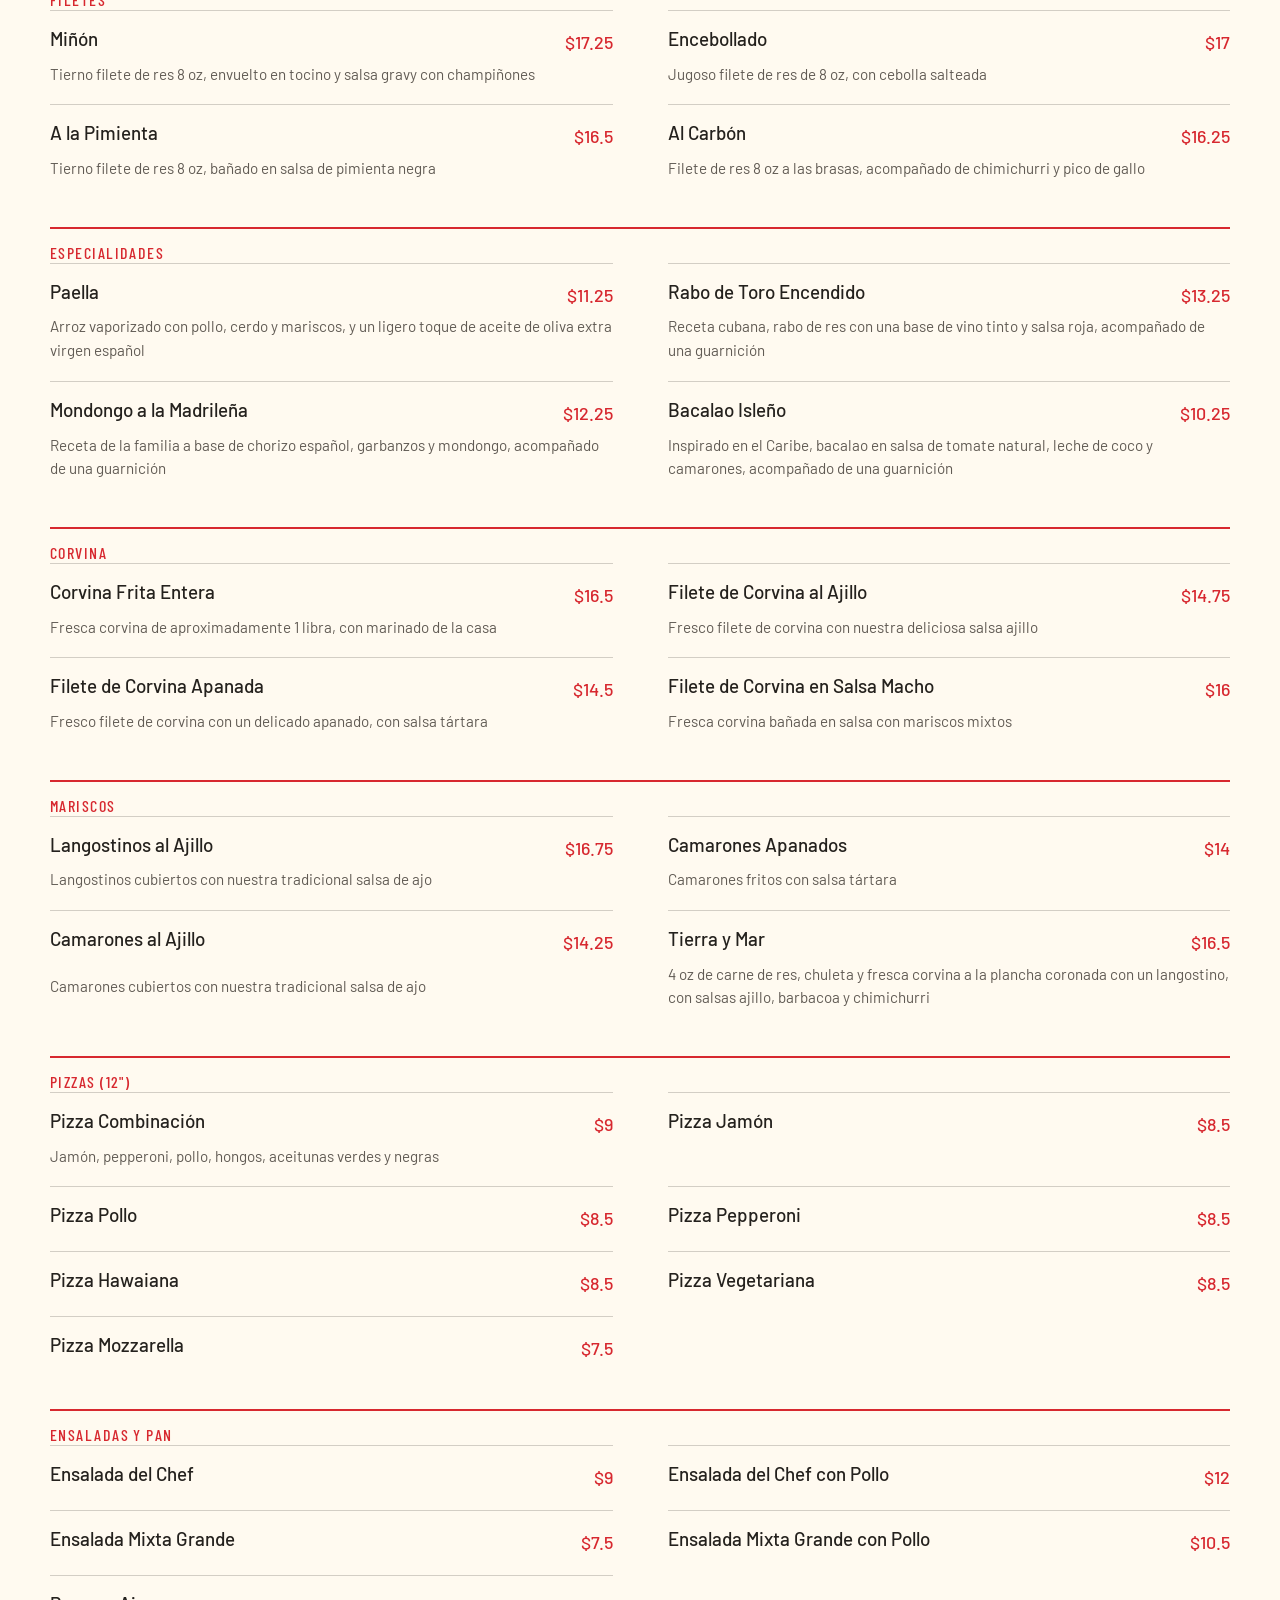
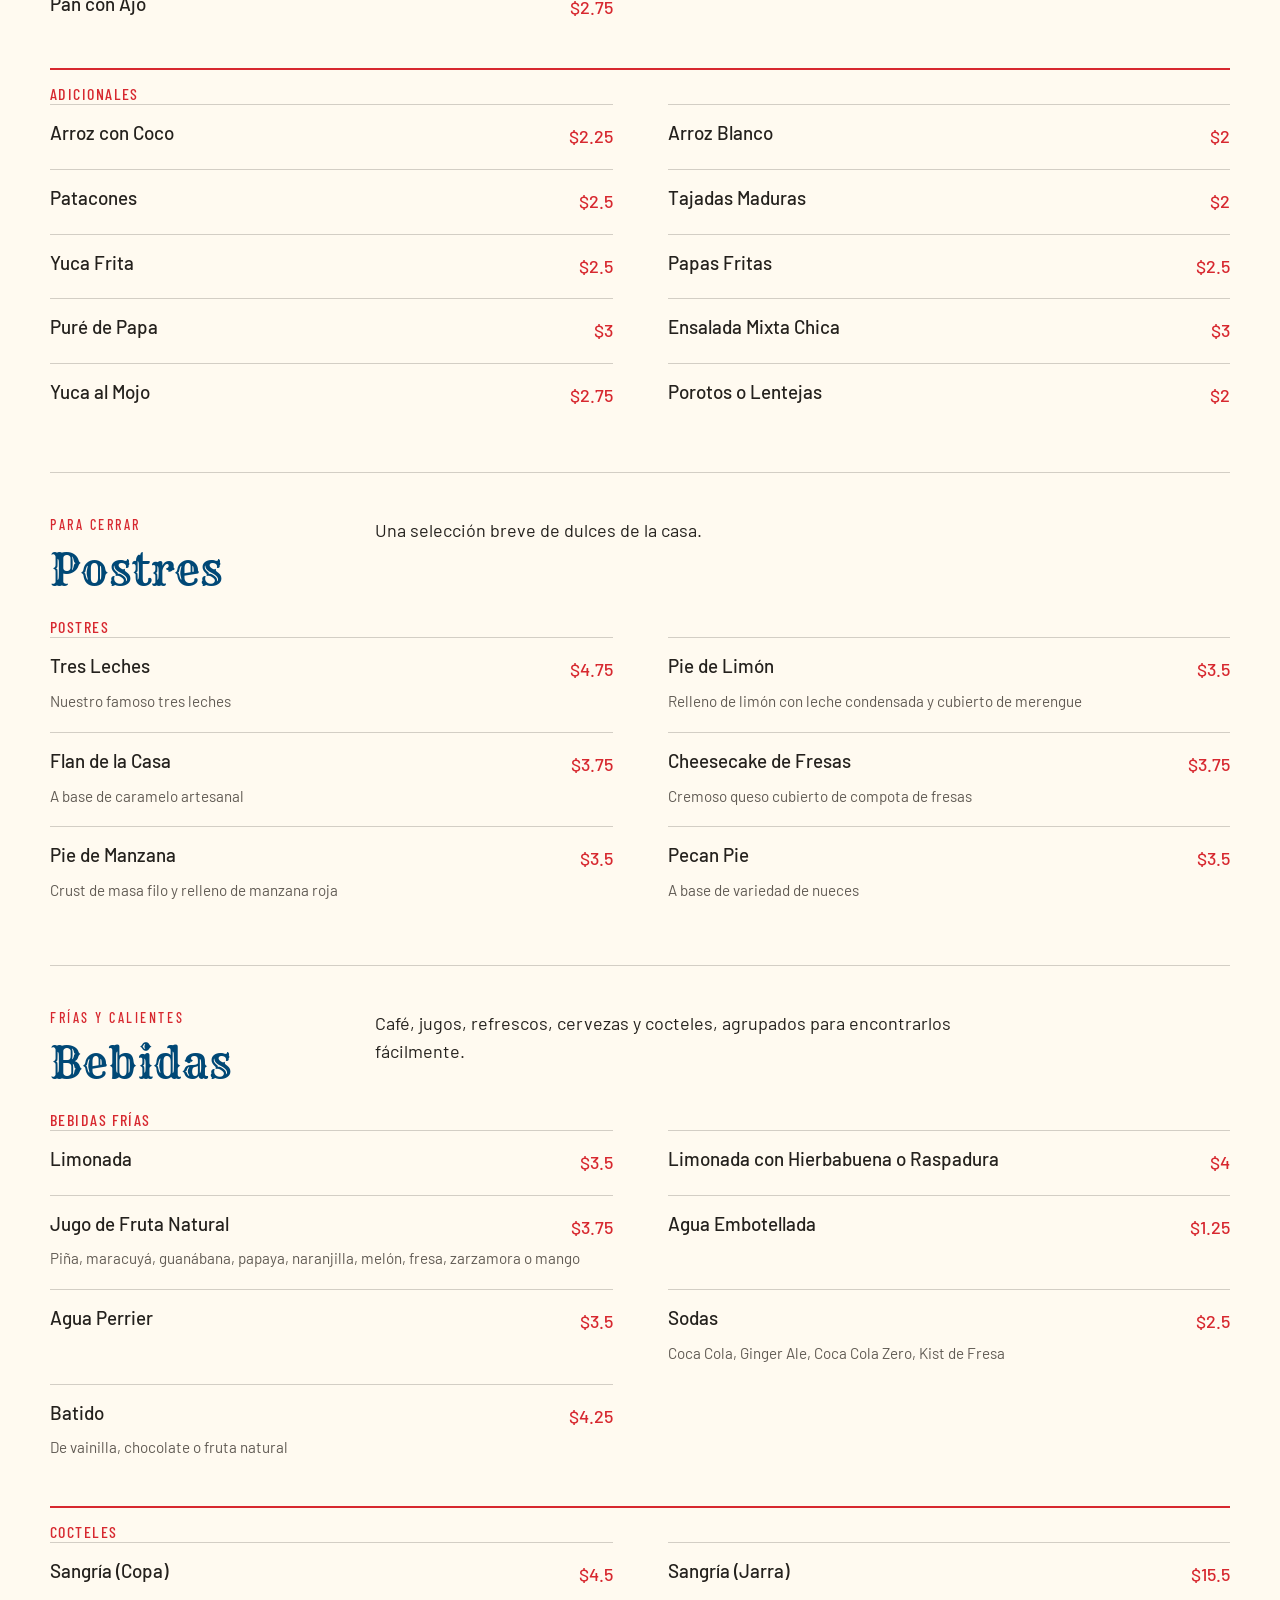
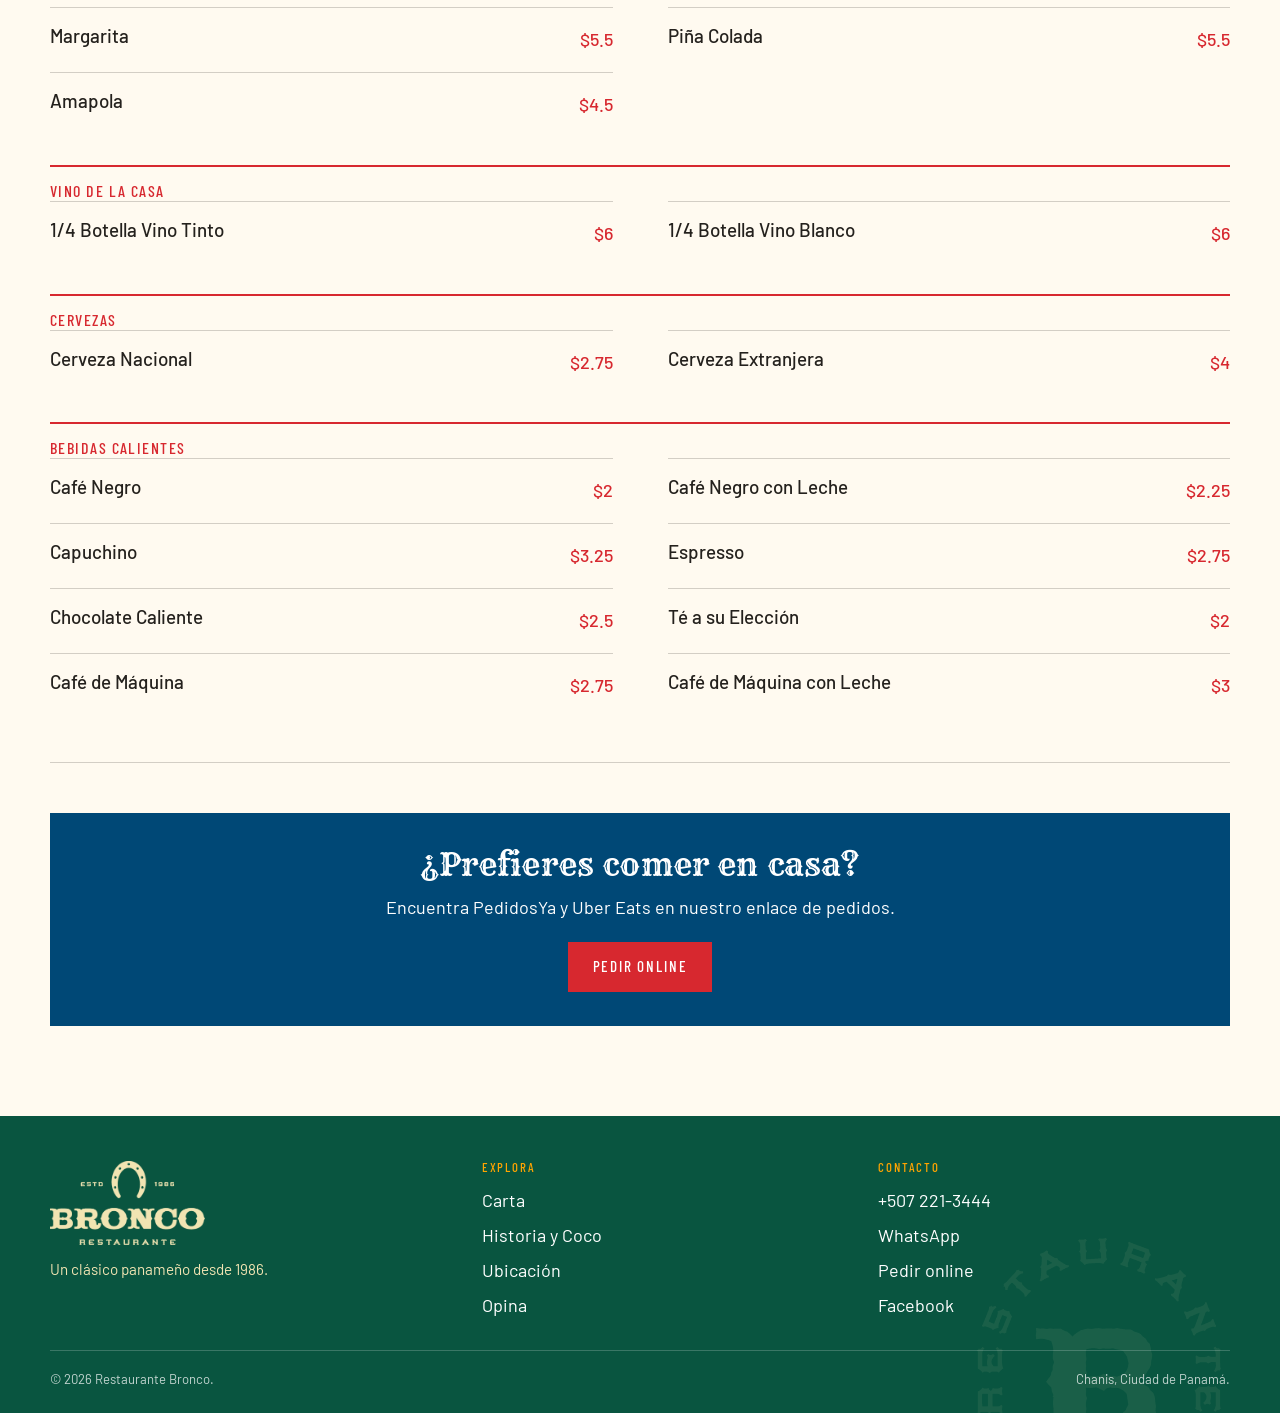
==== commit 6c384fe4: "Sincronizar carta desde Google Sheet" ====
--- a/carta/index.html
+++ b/carta/index.html
@@ -46,44 +46,47 @@
         <div class="menu-heading"><div><p class="eyebrow">Desde las 7:00 a. m.</p><h2>Desayunos</h2></div><p>Desayunos panameños y favoritos de la casa para empezar el día con calma.</p></div>
         <div class="menu-list">
           
+          
           <h3 class="menu-subhead">Principal</h3>
-          <article class="menu-item"><h3>Bistec Picado</h3><span class="menu-price">$5.50</span><p>Tiras de carne de res (4oz) salteada con vegetales y salsa de tomate</p></article>
-          <article class="menu-item"><h3>Salchicha Guisada</h3><span class="menu-price">$4.00</span><p>Salchichas cortadas en rodajas, con cebolla, pimentón y salsa roja</p></article>
-          <article class="menu-item"><h3>Picadillo de Bofe</h3><span class="menu-price">$4.00</span><p>Bofe en deliciosa salsa criolla de la casa</p></article>
+          <article class="menu-item"><h3>Bistec Picado</h3><span class="menu-price">$5.5</span><p>Tiras de carne de res (4oz) salteada con vegetales y salsa de tomate</p></article>
+          <article class="menu-item"><h3>Salchicha Guisada</h3><span class="menu-price">$4</span><p>Salchichas cortadas en rodajas, con cebolla, pimentón y salsa roja</p></article>
+          <article class="menu-item"><h3>Picadillo de Bofe</h3><span class="menu-price">$4</span><p>Bofe en deliciosa salsa criolla de la casa</p></article>
           <h3 class="menu-subhead">Hazlo a tu Manera</h3>
-          <article class="menu-item"><h3>Bistec Encebollado</h3><span class="menu-price">$5.00</span></article>
-          <article class="menu-item"><h3>Bistec Entomatado</h3><span class="menu-price">$5.00</span></article>
+          <article class="menu-item"><h3>Bistec Encebollado</h3><span class="menu-price">$5</span></article>
+          <article class="menu-item"><h3>Bistec Entomatado</h3><span class="menu-price">$5</span></article>
           <article class="menu-item"><h3>Bistec en Salsa Criolla</h3><span class="menu-price">$5.75</span></article>
           <article class="menu-item"><h3>Hígado Encebollado</h3><span class="menu-price">$4.75</span></article>
           <article class="menu-item"><h3>Hígado Entomatado</h3><span class="menu-price">$4.75</span></article>
-          <article class="menu-item"><h3>Hígado en Salsa Criolla</h3><span class="menu-price">$5.50</span></article>
+          <article class="menu-item"><h3>Hígado en Salsa Criolla</h3><span class="menu-price">$5.5</span></article>
           <h3 class="menu-subhead">Huevos Texanos</h3>
-          <article class="menu-item"><h3>Huevos Texanos</h3><span class="menu-price">$5.00</span><p>Huevos fritos bañados en salsa criolla, chorizo de la casa, vegetales picados y dos tostadas de flauta casera</p></article>
+          <article class="menu-item"><h3>Huevos Texanos</h3><span class="menu-price">$5</span><p>Huevos fritos bañados en salsa criolla, chorizo de la casa, vegetales picados y dos tostadas de flauta casera</p></article>
           <h3 class="menu-subhead">Dos Huevos</h3>
           <article class="menu-item"><h3>Dos Huevos a su Estilo</h3><span class="menu-price">$3.25</span><p>Frito, revueltos u omelette con queso</p></article>
           <h3 class="menu-subhead">Frituras</h3>
           <article class="menu-item"><h3>Carimañola</h3><span class="menu-price">$1.35</span></article>
           <article class="menu-item"><h3>Tortilla</h3><span class="menu-price">$0.85</span></article>
-          <article class="menu-item"><h3>Hojaldre</h3><span class="menu-price">$0.90</span></article>
+          <article class="menu-item"><h3>Hojaldre</h3><span class="menu-price">$0.9</span></article>
           <article class="menu-item"><h3>Chorizo Frito</h3><span class="menu-price">$1.25</span></article>
           <h3 class="menu-subhead">Orden De</h3>
           <article class="menu-item"><h3>Tocino</h3><span class="menu-price">$3.25</span></article>
           <article class="menu-item"><h3>Queso Amarillo</h3><span class="menu-price">$0.75</span></article>
           <article class="menu-item"><h3>Queso Blanco Prensado</h3><span class="menu-price">$1.75</span></article>
-          <article class="menu-item"><h3>Dos Tostadas con Mantequilla</h3><span class="menu-price">$1.50</span></article>
-          <article class="menu-item"><h3>Patacones</h3><span class="menu-price">$2.50</span></article>
+          <article class="menu-item"><h3>Dos Tostadas con Mantequilla</h3><span class="menu-price">$1.5</span></article>
+          <article class="menu-item"><h3>Patacones</h3><span class="menu-price">$2.5</span></article>
           <h3 class="menu-subhead">Bandeja del Viejo Oeste</h3>
-          <article class="menu-item"><h3>Bandeja del Viejo Oeste</h3><span class="menu-price">$15.00</span><p>Rica selección para compartir: bistec picado, orden de huevo revuelto, 2 chorizos, 2 carimañolas, 2 hojaldres, 2 tortillas y 2 quesos blancos prensados</p></article>
+          <article class="menu-item"><h3>Bandeja del Viejo Oeste</h3><span class="menu-price">$15</span><p>Rica selección para compartir: bistec picado, orden de huevo revuelto, 2 chorizos, 2 carimañolas, 2 hojaldres, 2 tortillas y 2 quesos blancos prensados</p></article>
           <h3 class="menu-subhead">Dulce</h3>
-          <article class="menu-item"><h3>Pancakes (2 unidades)</h3><span class="menu-price">$3.00</span><p>Receta de la casa con sirope de maple</p></article>
-          <article class="menu-item"><h3>Avena (8oz)</h3><span class="menu-price">$2.00</span><p>Hojuelas de avena entera con leche y canela</p></article>
+          <article class="menu-item"><h3>Pancakes (2 unidades)</h3><span class="menu-price">$3</span><p>Receta de la casa con sirope de maple</p></article>
+          <article class="menu-item"><h3>Avena (8oz)</h3><span class="menu-price">$2</span><p>Hojuelas de avena entera con leche y canela</p></article>
           <article class="menu-item"><h3>Ensalada de Frutas</h3><span class="menu-price">$4.25</span><p>Piña, papaya y melón</p></article>
+        
         
         </div>
       </section>
       <section class="menu-section" id="almuerzo-cena" data-sheet-group="Almuerzo y cena">
         <div class="menu-heading"><div><p class="eyebrow">De la cocina y la parrilla</p><h2>Almuerzo y cena</h2></div><p>Entradas, sopas, carnes y platos de siempre, organizados aquí por categoría.</p></div>
         <div class="menu-list">
+          
           
           <h3 class="menu-subhead">Entradas</h3>
           <article class="menu-item"><h3>Almejas al Ajillo</h3><span class="menu-price">$8.75</span><p>Ricas almejas importadas en su concha, con una delicada salsa ajillo</p></article>
@@ -95,37 +98,37 @@
           <h3 class="menu-subhead">Sopas</h3>
           <article class="menu-item"><h3>Sopa de Pecho (Pequeña)</h3><span class="menu-price">$5.75</span><p>Receta legendaria, costilla de res, combinación de verduras nacionales</p></article>
           <article class="menu-item"><h3>Sopa de Pecho (Grande)</h3><span class="menu-price">$7.75</span><p>Receta legendaria, costilla de res, combinación de verduras nacionales</p></article>
-          <article class="menu-item"><h3>Sancocho de Gallina (Pequeño)</h3><span class="menu-price">$5.50</span><p>La receta de Bronco a base de gallina y ñame</p></article>
+          <article class="menu-item"><h3>Sancocho de Gallina (Pequeño)</h3><span class="menu-price">$5.5</span><p>La receta de Bronco a base de gallina y ñame</p></article>
           <article class="menu-item"><h3>Sancocho de Gallina (Grande)</h3><span class="menu-price">$7.25</span><p>La receta de Bronco a base de gallina y ñame</p></article>
           <article class="menu-item"><h3>Sopa de Pata (Pequeña)</h3><span class="menu-price">$4.75</span><p>Trocitos de pata de res con yuca y base de arvejas</p></article>
           <article class="menu-item"><h3>Sopa de Pata (Grande)</h3><span class="menu-price">$6.25</span><p>Trocitos de pata de res con yuca y base de arvejas</p></article>
-          <article class="menu-item"><h3>Sopa de Mariscos (Pequeña)</h3><span class="menu-price">$6.00</span><p>Combinación de mariscos con su base de caldo de pescado</p></article>
+          <article class="menu-item"><h3>Sopa de Mariscos (Pequeña)</h3><span class="menu-price">$6</span><p>Combinación de mariscos con su base de caldo de pescado</p></article>
           <article class="menu-item"><h3>Sopa de Mariscos (Grande)</h3><span class="menu-price">$7.75</span><p>Combinación de mariscos con su base de caldo de pescado</p></article>
           <h3 class="menu-subhead">Emparedados</h3>
           <article class="menu-item"><h3>Club Sandwich</h3><span class="menu-price">$6.75</span><p>Legendario club sandwich con pollo, lomo, tocino, queso amarillo y vegetales frescos, acompañado de papas fritas</p></article>
-          <article class="menu-item"><h3>Emparedado Bronco Steaks</h3><span class="menu-price">$6.00</span><p>Combinación de pernil, lomo, jamón y queso amarillo, con vegetales frescos</p></article>
-          <article class="menu-item"><h3>Emparedado de Pierna</h3><span class="menu-price">$5.50</span><p>Pierna de cerdo marinada en especias, con vegetales frescos</p></article>
-          <article class="menu-item"><h3>Emparedado de Pollo</h3><span class="menu-price">$5.00</span><p>Pollo marinado horneado en especias, con vegetales frescos</p></article>
+          <article class="menu-item"><h3>Emparedado Bronco Steaks</h3><span class="menu-price">$6</span><p>Combinación de pernil, lomo, jamón y queso amarillo, con vegetales frescos</p></article>
+          <article class="menu-item"><h3>Emparedado de Pierna</h3><span class="menu-price">$5.5</span><p>Pierna de cerdo marinada en especias, con vegetales frescos</p></article>
+          <article class="menu-item"><h3>Emparedado de Pollo</h3><span class="menu-price">$5</span><p>Pollo marinado horneado en especias, con vegetales frescos</p></article>
           <h3 class="menu-subhead">Pollos</h3>
           <article class="menu-item"><h3>Pollo Miñón</h3><span class="menu-price">$10.75</span><p>Pollo deshuesado envuelto en tocino, con salsa gravy y hongos, acompañado de pan con ajo</p></article>
           <article class="menu-item"><h3>Medio Pollo Asado</h3><span class="menu-price">$9.75</span><p>Jugoso pollo asado, marinado previamente en especias, acompañado de chimichurri</p></article>
           <article class="menu-item"><h3>Medio Pollo a la Parrilla con Salsa Barbacoa</h3><span class="menu-price">$10.25</span><p>Pollo deshuesado a la parrilla, con salsa barbacoa de la casa</p></article>
           <article class="menu-item"><h3>Medio Pollo Frito Picado</h3><span class="menu-price">$9.75</span><p>Rico pollo frito apanado y picado, acompañado de salsa barbacoa</p></article>
-          <article class="menu-item"><h3>Pollo Almirante</h3><span class="menu-price">$10.50</span><p>Medio pollo deshuesado, bañado en salsa a base de mantequilla, ajo, orégano, limón y un toque de vino blanco</p></article>
+          <article class="menu-item"><h3>Pollo Almirante</h3><span class="menu-price">$10.5</span><p>Medio pollo deshuesado, bañado en salsa a base de mantequilla, ajo, orégano, limón y un toque de vino blanco</p></article>
           <h3 class="menu-subhead">Cerdos</h3>
-          <article class="menu-item"><h3>Pernil Asado</h3><span class="menu-price">$10.50</span><p>Sazonado con nuestro mix de especias y asado a la perfección</p></article>
+          <article class="menu-item"><h3>Pernil Asado</h3><span class="menu-price">$10.5</span><p>Sazonado con nuestro mix de especias y asado a la perfección</p></article>
           <article class="menu-item"><h3>Costillas de Cerdo</h3><span class="menu-price">$16.75</span><p>Tiernas costillas asadas a la parrilla, con salsa barbacoa de la casa</p></article>
-          <article class="menu-item"><h3>Chuleta BBQ</h3><span class="menu-price">$10.50</span><p>Jugosas chuletas a la parrilla, cubiertas en salsa barbacoa de la casa</p></article>
+          <article class="menu-item"><h3>Chuleta BBQ</h3><span class="menu-price">$10.5</span><p>Jugosas chuletas a la parrilla, cubiertas en salsa barbacoa de la casa</p></article>
           <h3 class="menu-subhead">Carnes</h3>
           <article class="menu-item"><h3>Bistec Picado (6 oz)</h3><span class="menu-price">$9.25</span><p>Tiras de carne de res salteada con vegetales y salsa de tomate</p></article>
           <article class="menu-item"><h3>Rib Eye Steak (16 oz)</h3><span class="menu-price">$16.75</span><p>Corte nacional acompañado de chimichurri, pico de gallo y pan con ajo</p></article>
-          <article class="menu-item"><h3>Especial Bronco (12 oz)</h3><span class="menu-price">$15.00</span><p>Jugoso corte New York nacional, bañado en nuestro chimichurri y acompañado de pan con ajo y pico de gallo</p></article>
+          <article class="menu-item"><h3>Especial Bronco (12 oz)</h3><span class="menu-price">$15</span><p>Jugoso corte New York nacional, bañado en nuestro chimichurri y acompañado de pan con ajo y pico de gallo</p></article>
           <article class="menu-item"><h3>Parrillada Carnes Mixtas</h3><span class="menu-price">$13.75</span><p>1/4 de pollo, chuleta, chorizo español, 4 oz de carne de res en salsa barbacoa, acompañado de chimichurri, pico de gallo y pan con ajo</p></article>
           <article class="menu-item"><h3>Churrasco (16 oz)</h3><span class="menu-price">$14.25</span><p>Corte para los que saben, acompañado de salsa chimichurri, pico de gallo y pan con ajo</p></article>
           <h3 class="menu-subhead">Filetes</h3>
           <article class="menu-item"><h3>Miñón</h3><span class="menu-price">$17.25</span><p>Tierno filete de res 8 oz, envuelto en tocino y salsa gravy con champiñones</p></article>
-          <article class="menu-item"><h3>Encebollado</h3><span class="menu-price">$17.00</span><p>Jugoso filete de res de 8 oz, con cebolla salteada</p></article>
-          <article class="menu-item"><h3>A la Pimienta</h3><span class="menu-price">$16.50</span><p>Tierno filete de res 8 oz, bañado en salsa de pimienta negra</p></article>
+          <article class="menu-item"><h3>Encebollado</h3><span class="menu-price">$17</span><p>Jugoso filete de res de 8 oz, con cebolla salteada</p></article>
+          <article class="menu-item"><h3>A la Pimienta</h3><span class="menu-price">$16.5</span><p>Tierno filete de res 8 oz, bañado en salsa de pimienta negra</p></article>
           <article class="menu-item"><h3>Al Carbón</h3><span class="menu-price">$16.25</span><p>Filete de res 8 oz a las brasas, acompañado de chimichurri y pico de gallo</p></article>
           <h3 class="menu-subhead">Especialidades</h3>
           <article class="menu-item"><h3>Paella</h3><span class="menu-price">$11.25</span><p>Arroz vaporizado con pollo, cerdo y mariscos, y un ligero toque de aceite de oliva extra virgen español</p></article>
@@ -133,40 +136,41 @@
           <article class="menu-item"><h3>Mondongo a la Madrileña</h3><span class="menu-price">$12.25</span><p>Receta de la familia a base de chorizo español, garbanzos y mondongo, acompañado de una guarnición</p></article>
           <article class="menu-item"><h3>Bacalao Isleño</h3><span class="menu-price">$10.25</span><p>Inspirado en el Caribe, bacalao en salsa de tomate natural, leche de coco y camarones, acompañado de una guarnición</p></article>
           <h3 class="menu-subhead">Corvina</h3>
-          <article class="menu-item"><h3>Corvina Frita Entera</h3><span class="menu-price">$16.50</span><p>Fresca corvina de aproximadamente 1 libra, con marinado de la casa</p></article>
+          <article class="menu-item"><h3>Corvina Frita Entera</h3><span class="menu-price">$16.5</span><p>Fresca corvina de aproximadamente 1 libra, con marinado de la casa</p></article>
           <article class="menu-item"><h3>Filete de Corvina al Ajillo</h3><span class="menu-price">$14.75</span><p>Fresco filete de corvina con nuestra deliciosa salsa ajillo</p></article>
-          <article class="menu-item"><h3>Filete de Corvina Apanada</h3><span class="menu-price">$14.50</span><p>Fresco filete de corvina con un delicado apanado, con salsa tártara</p></article>
-          <article class="menu-item"><h3>Filete de Corvina en Salsa Macho</h3><span class="menu-price">$16.00</span><p>Fresca corvina bañada en salsa con mariscos mixtos</p></article>
+          <article class="menu-item"><h3>Filete de Corvina Apanada</h3><span class="menu-price">$14.5</span><p>Fresco filete de corvina con un delicado apanado, con salsa tártara</p></article>
+          <article class="menu-item"><h3>Filete de Corvina en Salsa Macho</h3><span class="menu-price">$16</span><p>Fresca corvina bañada en salsa con mariscos mixtos</p></article>
           <h3 class="menu-subhead">Mariscos</h3>
           <article class="menu-item"><h3>Langostinos al Ajillo</h3><span class="menu-price">$16.75</span><p>Langostinos cubiertos con nuestra tradicional salsa de ajo</p></article>
-          <article class="menu-item"><h3>Camarones Apanados</h3><span class="menu-price">$14.00</span><p>Camarones fritos con salsa tártara</p></article>
+          <article class="menu-item"><h3>Camarones Apanados</h3><span class="menu-price">$14</span><p>Camarones fritos con salsa tártara</p></article>
           <article class="menu-item"><h3>Camarones al Ajillo</h3><span class="menu-price">$14.25</span><p>Camarones cubiertos con nuestra tradicional salsa de ajo</p></article>
-          <article class="menu-item"><h3>Tierra y Mar</h3><span class="menu-price">$16.50</span><p>4 oz de carne de res, chuleta y fresca corvina a la plancha coronada con un langostino, con salsas ajillo, barbacoa y chimichurri</p></article>
+          <article class="menu-item"><h3>Tierra y Mar</h3><span class="menu-price">$16.5</span><p>4 oz de carne de res, chuleta y fresca corvina a la plancha coronada con un langostino, con salsas ajillo, barbacoa y chimichurri</p></article>
           <h3 class="menu-subhead">Pizzas (12&quot;)</h3>
-          <article class="menu-item"><h3>Pizza Combinación</h3><span class="menu-price">$9.00</span><p>Jamón, pepperoni, pollo, hongos, aceitunas verdes y negras</p></article>
-          <article class="menu-item"><h3>Pizza Jamón</h3><span class="menu-price">$8.50</span></article>
-          <article class="menu-item"><h3>Pizza Pollo</h3><span class="menu-price">$8.50</span></article>
-          <article class="menu-item"><h3>Pizza Pepperoni</h3><span class="menu-price">$8.50</span></article>
-          <article class="menu-item"><h3>Pizza Hawaiana</h3><span class="menu-price">$8.50</span></article>
-          <article class="menu-item"><h3>Pizza Vegetariana</h3><span class="menu-price">$8.50</span></article>
-          <article class="menu-item"><h3>Pizza Mozzarella</h3><span class="menu-price">$7.50</span></article>
+          <article class="menu-item"><h3>Pizza Combinación</h3><span class="menu-price">$9</span><p>Jamón, pepperoni, pollo, hongos, aceitunas verdes y negras</p></article>
+          <article class="menu-item"><h3>Pizza Jamón</h3><span class="menu-price">$8.5</span></article>
+          <article class="menu-item"><h3>Pizza Pollo</h3><span class="menu-price">$8.5</span></article>
+          <article class="menu-item"><h3>Pizza Pepperoni</h3><span class="menu-price">$8.5</span></article>
+          <article class="menu-item"><h3>Pizza Hawaiana</h3><span class="menu-price">$8.5</span></article>
+          <article class="menu-item"><h3>Pizza Vegetariana</h3><span class="menu-price">$8.5</span></article>
+          <article class="menu-item"><h3>Pizza Mozzarella</h3><span class="menu-price">$7.5</span></article>
           <h3 class="menu-subhead">Ensaladas y Pan</h3>
-          <article class="menu-item"><h3>Ensalada del Chef</h3><span class="menu-price">$9.00</span></article>
-          <article class="menu-item"><h3>Ensalada del Chef con Pollo</h3><span class="menu-price">$12.00</span></article>
-          <article class="menu-item"><h3>Ensalada Mixta Grande</h3><span class="menu-price">$7.50</span></article>
-          <article class="menu-item"><h3>Ensalada Mixta Grande con Pollo</h3><span class="menu-price">$10.50</span></article>
+          <article class="menu-item"><h3>Ensalada del Chef</h3><span class="menu-price">$9</span></article>
+          <article class="menu-item"><h3>Ensalada del Chef con Pollo</h3><span class="menu-price">$12</span></article>
+          <article class="menu-item"><h3>Ensalada Mixta Grande</h3><span class="menu-price">$7.5</span></article>
+          <article class="menu-item"><h3>Ensalada Mixta Grande con Pollo</h3><span class="menu-price">$10.5</span></article>
           <article class="menu-item"><h3>Pan con Ajo</h3><span class="menu-price">$2.75</span></article>
           <h3 class="menu-subhead">Adicionales</h3>
           <article class="menu-item"><h3>Arroz con Coco</h3><span class="menu-price">$2.25</span></article>
-          <article class="menu-item"><h3>Arroz Blanco</h3><span class="menu-price">$2.00</span></article>
-          <article class="menu-item"><h3>Patacones</h3><span class="menu-price">$2.50</span></article>
-          <article class="menu-item"><h3>Tajadas Maduras</h3><span class="menu-price">$2.00</span></article>
-          <article class="menu-item"><h3>Yuca Frita</h3><span class="menu-price">$2.50</span></article>
-          <article class="menu-item"><h3>Papas Fritas</h3><span class="menu-price">$2.50</span></article>
-          <article class="menu-item"><h3>Puré de Papa</h3><span class="menu-price">$3.00</span></article>
-          <article class="menu-item"><h3>Ensalada Mixta Chica</h3><span class="menu-price">$3.00</span></article>
+          <article class="menu-item"><h3>Arroz Blanco</h3><span class="menu-price">$2</span></article>
+          <article class="menu-item"><h3>Patacones</h3><span class="menu-price">$2.5</span></article>
+          <article class="menu-item"><h3>Tajadas Maduras</h3><span class="menu-price">$2</span></article>
+          <article class="menu-item"><h3>Yuca Frita</h3><span class="menu-price">$2.5</span></article>
+          <article class="menu-item"><h3>Papas Fritas</h3><span class="menu-price">$2.5</span></article>
+          <article class="menu-item"><h3>Puré de Papa</h3><span class="menu-price">$3</span></article>
+          <article class="menu-item"><h3>Ensalada Mixta Chica</h3><span class="menu-price">$3</span></article>
           <article class="menu-item"><h3>Yuca al Mojo</h3><span class="menu-price">$2.75</span></article>
-          <article class="menu-item"><h3>Porotos o Lentejas</h3><span class="menu-price">$2.00</span></article>
+          <article class="menu-item"><h3>Porotos o Lentejas</h3><span class="menu-price">$2</span></article>
+        
         
         </div>
       </section>
@@ -174,13 +178,15 @@
         <div class="menu-heading"><div><p class="eyebrow">Para cerrar</p><h2>Postres</h2></div><p>Una selección breve de dulces de la casa.</p></div>
         <div class="menu-list">
           
+          
           <h3 class="menu-subhead">Postres</h3>
           <article class="menu-item"><h3>Tres Leches</h3><span class="menu-price">$4.75</span><p>Nuestro famoso tres leches</p></article>
-          <article class="menu-item"><h3>Pie de Limón</h3><span class="menu-price">$3.50</span><p>Relleno de limón con leche condensada y cubierto de merengue</p></article>
+          <article class="menu-item"><h3>Pie de Limón</h3><span class="menu-price">$3.5</span><p>Relleno de limón con leche condensada y cubierto de merengue</p></article>
           <article class="menu-item"><h3>Flan de la Casa</h3><span class="menu-price">$3.75</span><p>A base de caramelo artesanal</p></article>
           <article class="menu-item"><h3>Cheesecake de Fresas</h3><span class="menu-price">$3.75</span><p>Cremoso queso cubierto de compota de fresas</p></article>
-          <article class="menu-item"><h3>Pie de Manzana</h3><span class="menu-price">$3.50</span><p>Crust de masa filo y relleno de manzana roja</p></article>
-          <article class="menu-item"><h3>Pecan Pie</h3><span class="menu-price">$3.50</span><p>A base de variedad de nueces</p></article>
+          <article class="menu-item"><h3>Pie de Manzana</h3><span class="menu-price">$3.5</span><p>Crust de masa filo y relleno de manzana roja</p></article>
+          <article class="menu-item"><h3>Pecan Pie</h3><span class="menu-price">$3.5</span><p>A base de variedad de nueces</p></article>
+        
         
         </div>
       </section>
@@ -188,35 +194,37 @@
         <div class="menu-heading"><div><p class="eyebrow">Frías y calientes</p><h2>Bebidas</h2></div><p>Café, jugos, refrescos, cervezas y cocteles, agrupados para encontrarlos fácilmente.</p></div>
         <div class="menu-list">
           
+          
           <h3 class="menu-subhead">Bebidas Frías</h3>
-          <article class="menu-item"><h3>Limonada</h3><span class="menu-price">$3.50</span></article>
-          <article class="menu-item"><h3>Limonada con Hierbabuena o Raspadura</h3><span class="menu-price">$4.00</span></article>
+          <article class="menu-item"><h3>Limonada</h3><span class="menu-price">$3.5</span></article>
+          <article class="menu-item"><h3>Limonada con Hierbabuena o Raspadura</h3><span class="menu-price">$4</span></article>
           <article class="menu-item"><h3>Jugo de Fruta Natural</h3><span class="menu-price">$3.75</span><p>Piña, maracuyá, guanábana, papaya, naranjilla, melón, fresa, zarzamora o mango</p></article>
           <article class="menu-item"><h3>Agua Embotellada</h3><span class="menu-price">$1.25</span></article>
-          <article class="menu-item"><h3>Agua Perrier</h3><span class="menu-price">$3.50</span></article>
-          <article class="menu-item"><h3>Sodas</h3><span class="menu-price">$2.50</span><p>Coca Cola, Ginger Ale, Coca Cola Zero, Kist de Fresa</p></article>
+          <article class="menu-item"><h3>Agua Perrier</h3><span class="menu-price">$3.5</span></article>
+          <article class="menu-item"><h3>Sodas</h3><span class="menu-price">$2.5</span><p>Coca Cola, Ginger Ale, Coca Cola Zero, Kist de Fresa</p></article>
           <article class="menu-item"><h3>Batido</h3><span class="menu-price">$4.25</span><p>De vainilla, chocolate o fruta natural</p></article>
           <h3 class="menu-subhead">Cocteles</h3>
-          <article class="menu-item"><h3>Sangría (Copa)</h3><span class="menu-price">$4.50</span></article>
-          <article class="menu-item"><h3>Sangría (Jarra)</h3><span class="menu-price">$15.50</span></article>
-          <article class="menu-item"><h3>Margarita</h3><span class="menu-price">$5.50</span></article>
-          <article class="menu-item"><h3>Piña Colada</h3><span class="menu-price">$5.50</span></article>
-          <article class="menu-item"><h3>Amapola</h3><span class="menu-price">$4.50</span></article>
+          <article class="menu-item"><h3>Sangría (Copa)</h3><span class="menu-price">$4.5</span></article>
+          <article class="menu-item"><h3>Sangría (Jarra)</h3><span class="menu-price">$15.5</span></article>
+          <article class="menu-item"><h3>Margarita</h3><span class="menu-price">$5.5</span></article>
+          <article class="menu-item"><h3>Piña Colada</h3><span class="menu-price">$5.5</span></article>
+          <article class="menu-item"><h3>Amapola</h3><span class="menu-price">$4.5</span></article>
           <h3 class="menu-subhead">Vino de la Casa</h3>
-          <article class="menu-item"><h3>1/4 Botella Vino Tinto</h3><span class="menu-price">$6.00</span></article>
-          <article class="menu-item"><h3>1/4 Botella Vino Blanco</h3><span class="menu-price">$6.00</span></article>
+          <article class="menu-item"><h3>1/4 Botella Vino Tinto</h3><span class="menu-price">$6</span></article>
+          <article class="menu-item"><h3>1/4 Botella Vino Blanco</h3><span class="menu-price">$6</span></article>
           <h3 class="menu-subhead">Cervezas</h3>
           <article class="menu-item"><h3>Cerveza Nacional</h3><span class="menu-price">$2.75</span></article>
-          <article class="menu-item"><h3>Cerveza Extranjera</h3><span class="menu-price">$4.00</span></article>
+          <article class="menu-item"><h3>Cerveza Extranjera</h3><span class="menu-price">$4</span></article>
           <h3 class="menu-subhead">Bebidas Calientes</h3>
-          <article class="menu-item"><h3>Café Negro</h3><span class="menu-price">$2.00</span></article>
+          <article class="menu-item"><h3>Café Negro</h3><span class="menu-price">$2</span></article>
           <article class="menu-item"><h3>Café Negro con Leche</h3><span class="menu-price">$2.25</span></article>
           <article class="menu-item"><h3>Capuchino</h3><span class="menu-price">$3.25</span></article>
           <article class="menu-item"><h3>Espresso</h3><span class="menu-price">$2.75</span></article>
-          <article class="menu-item"><h3>Chocolate Caliente</h3><span class="menu-price">$2.50</span></article>
-          <article class="menu-item"><h3>Té a su Elección</h3><span class="menu-price">$2.00</span></article>
+          <article class="menu-item"><h3>Chocolate Caliente</h3><span class="menu-price">$2.5</span></article>
+          <article class="menu-item"><h3>Té a su Elección</h3><span class="menu-price">$2</span></article>
           <article class="menu-item"><h3>Café de Máquina</h3><span class="menu-price">$2.75</span></article>
-          <article class="menu-item"><h3>Café de Máquina con Leche</h3><span class="menu-price">$3.00</span></article>
+          <article class="menu-item"><h3>Café de Máquina con Leche</h3><span class="menu-price">$3</span></article>
+        
         
         </div>
       </section>
--- a/assets/style.css
+++ b/assets/style.css
@@ -20,7 +20,7 @@
 .social-cta{text-align:center;background:var(--red);color:#fff;padding:58px 20px}.social-inner{display:grid;justify-items:center}.social-cta h2{max-width:760px;color:#fff;font-size:clamp(1.8rem,3.2vw,3rem);text-wrap:balance}.social-cta p{max-width:620px;margin:14px auto 22px}.social-cta .button{width:auto;max-width:100%;text-align:center;white-space:normal}
 .site-footer{position:relative;isolation:isolate;overflow:hidden;padding:44px 0 24px;background:var(--green);color:#fff}.site-footer::after{content:'';position:absolute;z-index:-1;right:4vw;bottom:-85px;width:260px;aspect-ratio:1;background:url('/assets/images/sello-bronco-b-crema.png') center/contain no-repeat;opacity:.075}.footer-grid{display:grid;grid-template-columns:1.1fr 1fr 1fr;gap:45px;align-items:start}.footer-logo{width:155px;max-height:86px;object-fit:contain;object-position:left center}.footer-tagline{margin:12px 0 0;color:var(--cream);font-size:.95rem}.footer-title{display:block;margin-bottom:12px;color:var(--mustard);font:500 .8rem/1.2 'Barlow Condensed',sans-serif;letter-spacing:.14em;text-transform:uppercase}.footer-links{display:grid;gap:7px}.footer-links a{color:#fff;text-decoration:none}.footer-bottom{display:flex;justify-content:space-between;gap:20px;margin-top:30px;padding-top:18px;border-top:1px solid rgba(255,255,255,.2);font-size:.82rem;color:rgba(255,255,255,.75)}.whatsapp{position:fixed;right:20px;bottom:20px;z-index:90;display:inline-flex;align-items:center;gap:9px;min-height:52px;padding:0 18px;border-radius:30px;background:#25d366;color:#0b3b25;box-shadow:0 8px 24px rgba(0,0,0,.22);font:500 .9rem/1 'Barlow Condensed',sans-serif;letter-spacing:.08em;text-decoration:none;text-transform:uppercase}.whatsapp svg{width:24px;height:24px;color:#fff}.whatsapp:hover{background:#20bd5a}
 .page-hero{padding:70px 0 52px;background:var(--cream);border-bottom:1px solid var(--line)}.page-hero .lede{margin-top:18px}.breadcrumbs{margin:0 0 18px;font:500 .8rem/1.2 'Barlow Condensed',sans-serif;letter-spacing:.1em;text-transform:uppercase}.breadcrumbs a{color:var(--red)}.template-note{padding:16px 20px;background:#fff;border-left:5px solid var(--mustard);font-size:.95rem;margin-top:28px;max-width:790px}
-.menu-tabs-wrap{position:sticky;top:var(--header-h);z-index:70;background:var(--paper);border-bottom:1px solid var(--line)}.menu-tabs{display:flex;gap:4px;overflow-x:auto;padding:12px 0;scrollbar-width:thin}.menu-tabs a{flex:none;padding:10px 17px;background:var(--cream);color:var(--navy);font:500 .82rem/1 'Barlow Condensed',sans-serif;letter-spacing:.1em;text-decoration:none;text-transform:uppercase}.menu-tabs a:hover{background:var(--navy);color:#fff}.menu-page{padding:50px 0 90px}.menu-section{padding:44px 0;scroll-margin-top:calc(var(--header-h) + 68px);border-bottom:1px solid var(--line)}.menu-section:first-child{padding-top:12px}.menu-heading{display:grid;grid-template-columns:.5fr 1.5fr;gap:40px;margin-bottom:26px}.menu-heading p{max-width:600px}.menu-list{display:grid;grid-template-columns:1fr 1fr;gap:0 55px}.menu-item{display:grid;grid-template-columns:1fr auto;gap:6px 18px;padding:18px 0;border-top:1px solid var(--line)}.menu-item h3{font-family:Barlow,sans-serif;font-size:1.18rem;font-weight:500;color:var(--ink)}.menu-item p{grid-column:1/-1;margin:0;color:#615b54;font-size:.95rem}.menu-price{font-weight:500;color:var(--red)}.menu-cta{margin-top:50px;padding:34px;background:var(--navy);color:#fff;text-align:center}.menu-cta h2{font-family:Rye,Georgia,serif;font-weight:400;color:#fff;font-size:2rem}.menu-cta p{margin:12px auto 20px}
+.menu-tabs-wrap{position:sticky;top:var(--header-h);z-index:70;background:var(--paper);border-bottom:1px solid var(--line)}.menu-tabs{display:flex;gap:4px;overflow-x:auto;padding:12px 0;scrollbar-width:thin}.menu-tabs a{flex:none;padding:10px 17px;background:var(--cream);color:var(--navy);font:500 .82rem/1 'Barlow Condensed',sans-serif;letter-spacing:.1em;text-decoration:none;text-transform:uppercase}.menu-tabs a:hover{background:var(--navy);color:#fff}.menu-page{padding:50px 0 90px}.menu-section{padding:44px 0;scroll-margin-top:calc(var(--header-h) + 68px);border-bottom:1px solid var(--line)}.menu-section:first-child{padding-top:12px}.menu-heading{display:grid;grid-template-columns:.5fr 1.5fr;gap:40px;margin-bottom:26px}.menu-heading p{max-width:600px}.menu-list{display:grid;grid-template-columns:1fr 1fr;gap:0 55px}.menu-item{display:grid;grid-template-columns:1fr auto;gap:6px 18px;padding:18px 0;border-top:1px solid var(--line)}.menu-item h3{font-family:Barlow,sans-serif;font-size:1.18rem;font-weight:500;color:var(--ink)}.menu-item p{grid-column:1/-1;margin:0;color:#615b54;font-size:.95rem}.menu-price{font-weight:500;color:var(--red)}.menu-subhead{grid-column:1/-1;margin:28px 0 2px;padding-top:16px;border-top:2px solid var(--red);font:500 1rem/1 'Barlow Condensed',sans-serif;letter-spacing:.09em;text-transform:uppercase;color:var(--red)}.menu-list>.menu-subhead:first-child{margin-top:0;padding-top:0;border-top:0}.menu-cta{margin-top:50px;padding:34px;background:var(--navy);color:#fff;text-align:center}.menu-cta h2{font-family:Rye,Georgia,serif;font-weight:400;color:#fff;font-size:2rem}.menu-cta p{margin:12px auto 20px}
 .location-page-grid{display:grid;grid-template-columns:.9fr 1.1fr;gap:58px;align-items:start}.location-page-media{position:sticky;top:calc(var(--header-h) + 30px)}.location-page-media picture,.location-page-media img{width:100%;aspect-ratio:4/3}.location-page-media img{object-fit:cover;filter:grayscale(1)}.location-cards{display:grid;gap:14px;margin-top:28px}.location-card{padding:20px;border:1px solid var(--line);background:#fff}.location-card h3{font-family:Barlow,sans-serif;font-weight:500;font-size:1.15rem}.location-card p{margin:7px 0 0}
 .review-main{display:grid;place-items:center;min-height:calc(100vh - var(--header-h) - 250px);padding:90px 20px;text-align:center}.review-inner{max-width:720px}.review-inner h1{font-size:clamp(2.5rem,5vw,4.8rem)}.review-inner .lede{margin:22px auto}.review-options{display:flex;justify-content:center;flex-wrap:wrap;gap:12px;margin-top:28px}.not-found{display:grid;place-items:center;min-height:calc(100vh - var(--header-h));padding:80px 20px;text-align:center;background:var(--cream)}.not-found img{width:110px;margin:0 auto 20px}.not-found p{max-width:540px;margin:20px auto}
 @media(max-width:1040px){.header-inner{grid-template-columns:185px 1fr auto;gap:16px}.brand img{width:170px}.site-nav{gap:18px}.hero-grid{grid-template-columns:1fr 1fr}.hero-copy{padding-right:36px}.history-intro{gap:42px}.location-copy{padding:40px}}
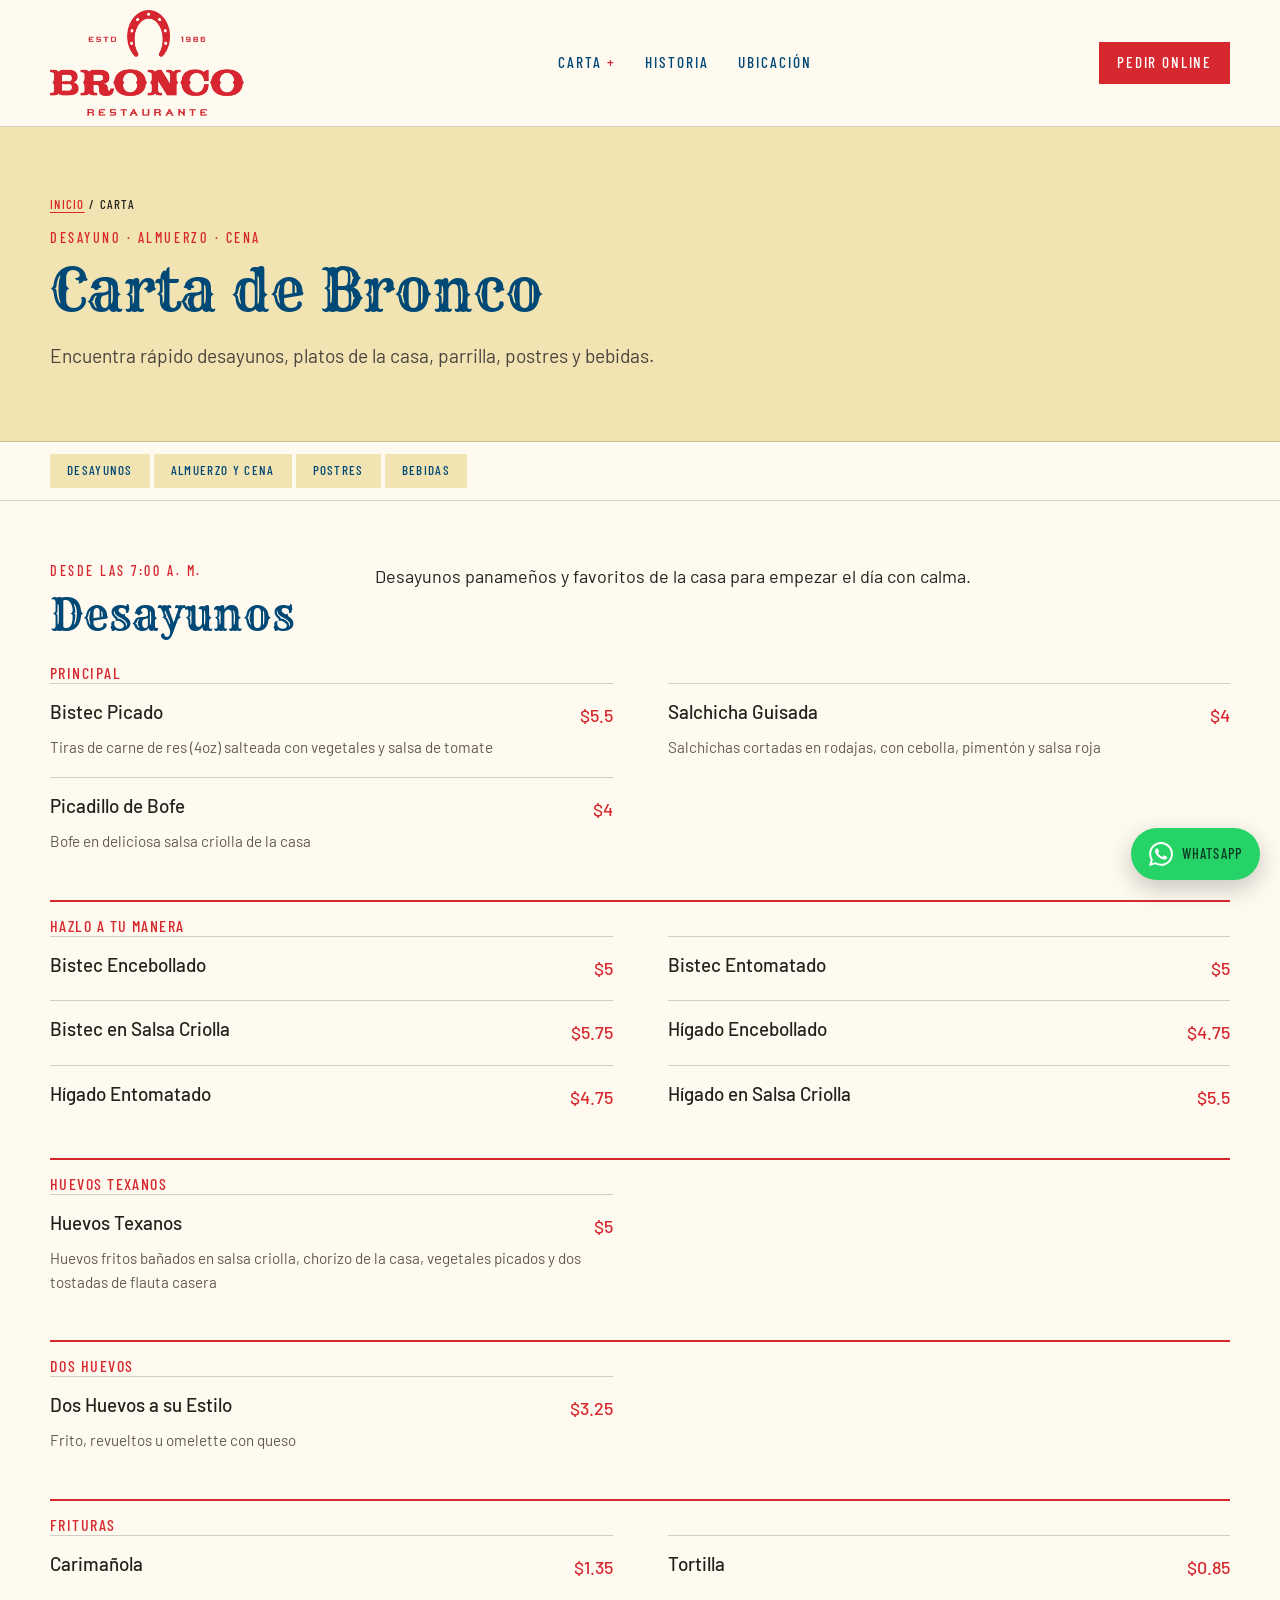
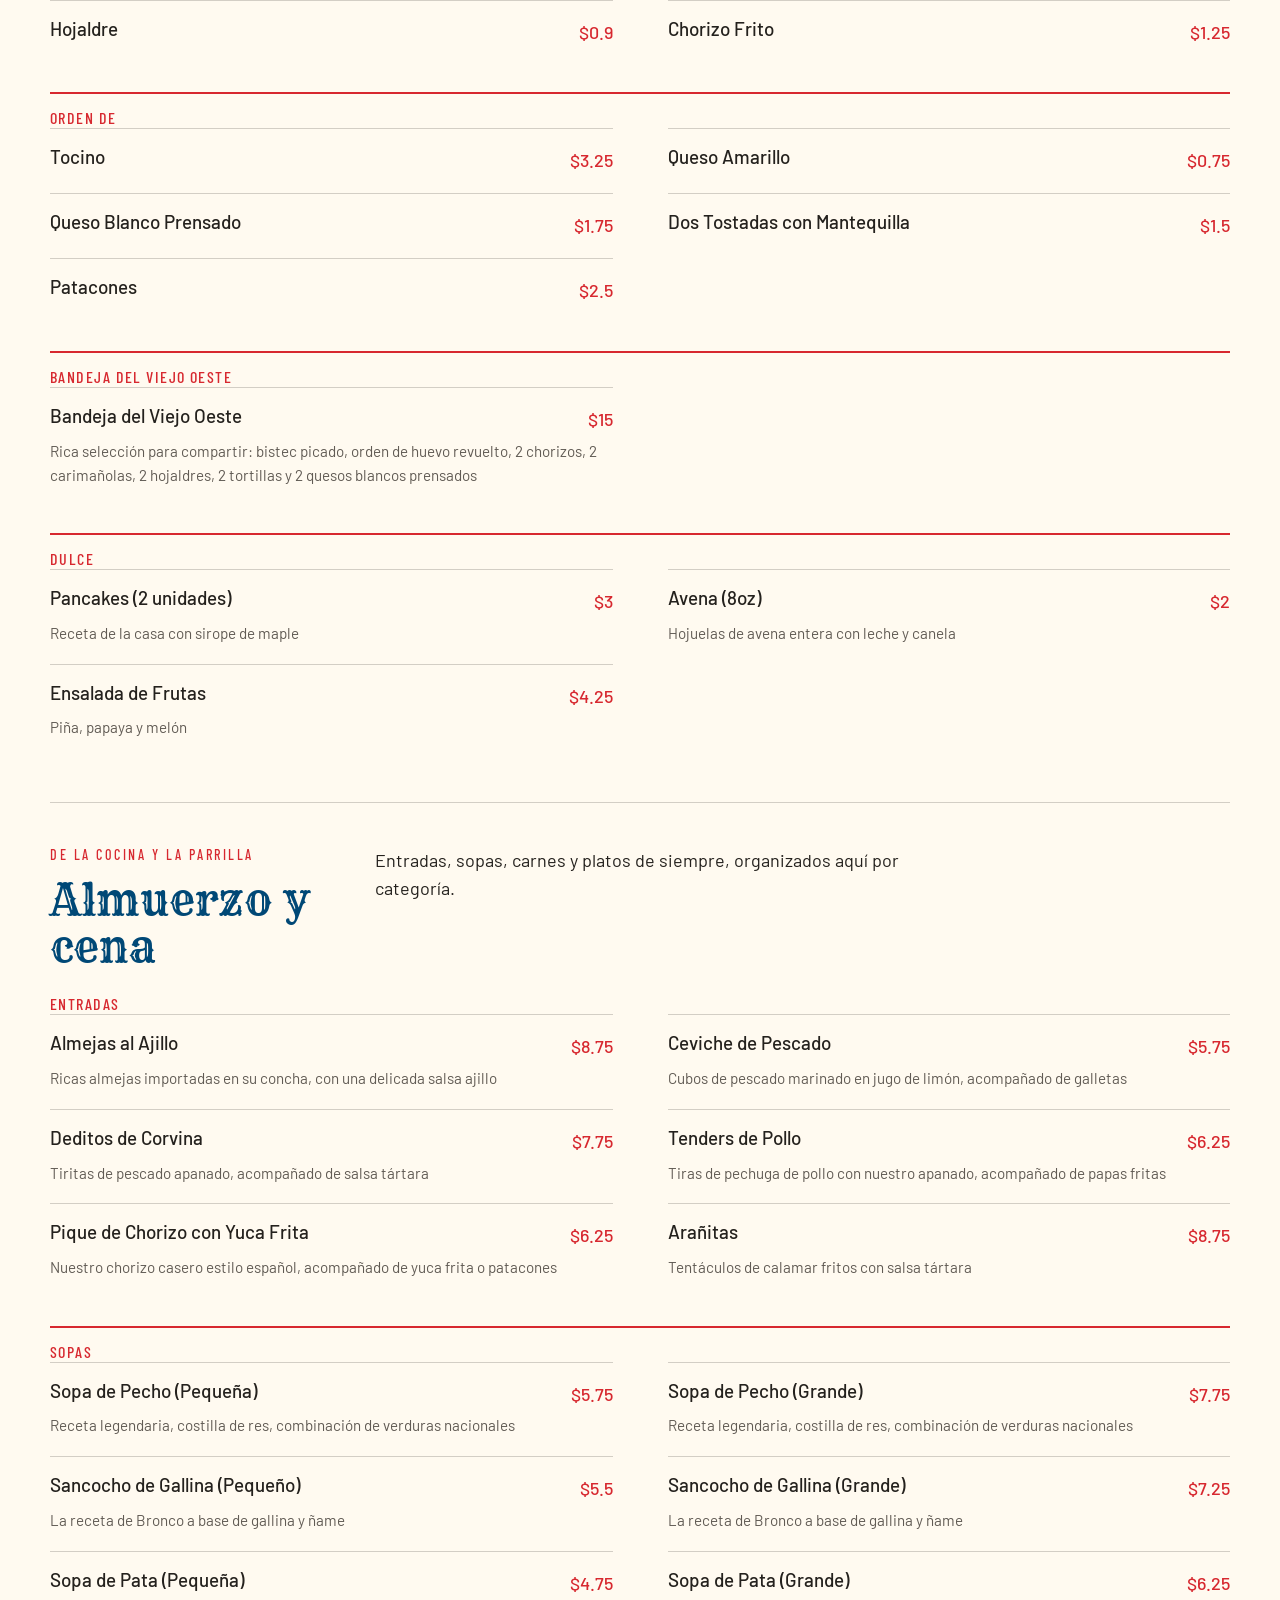
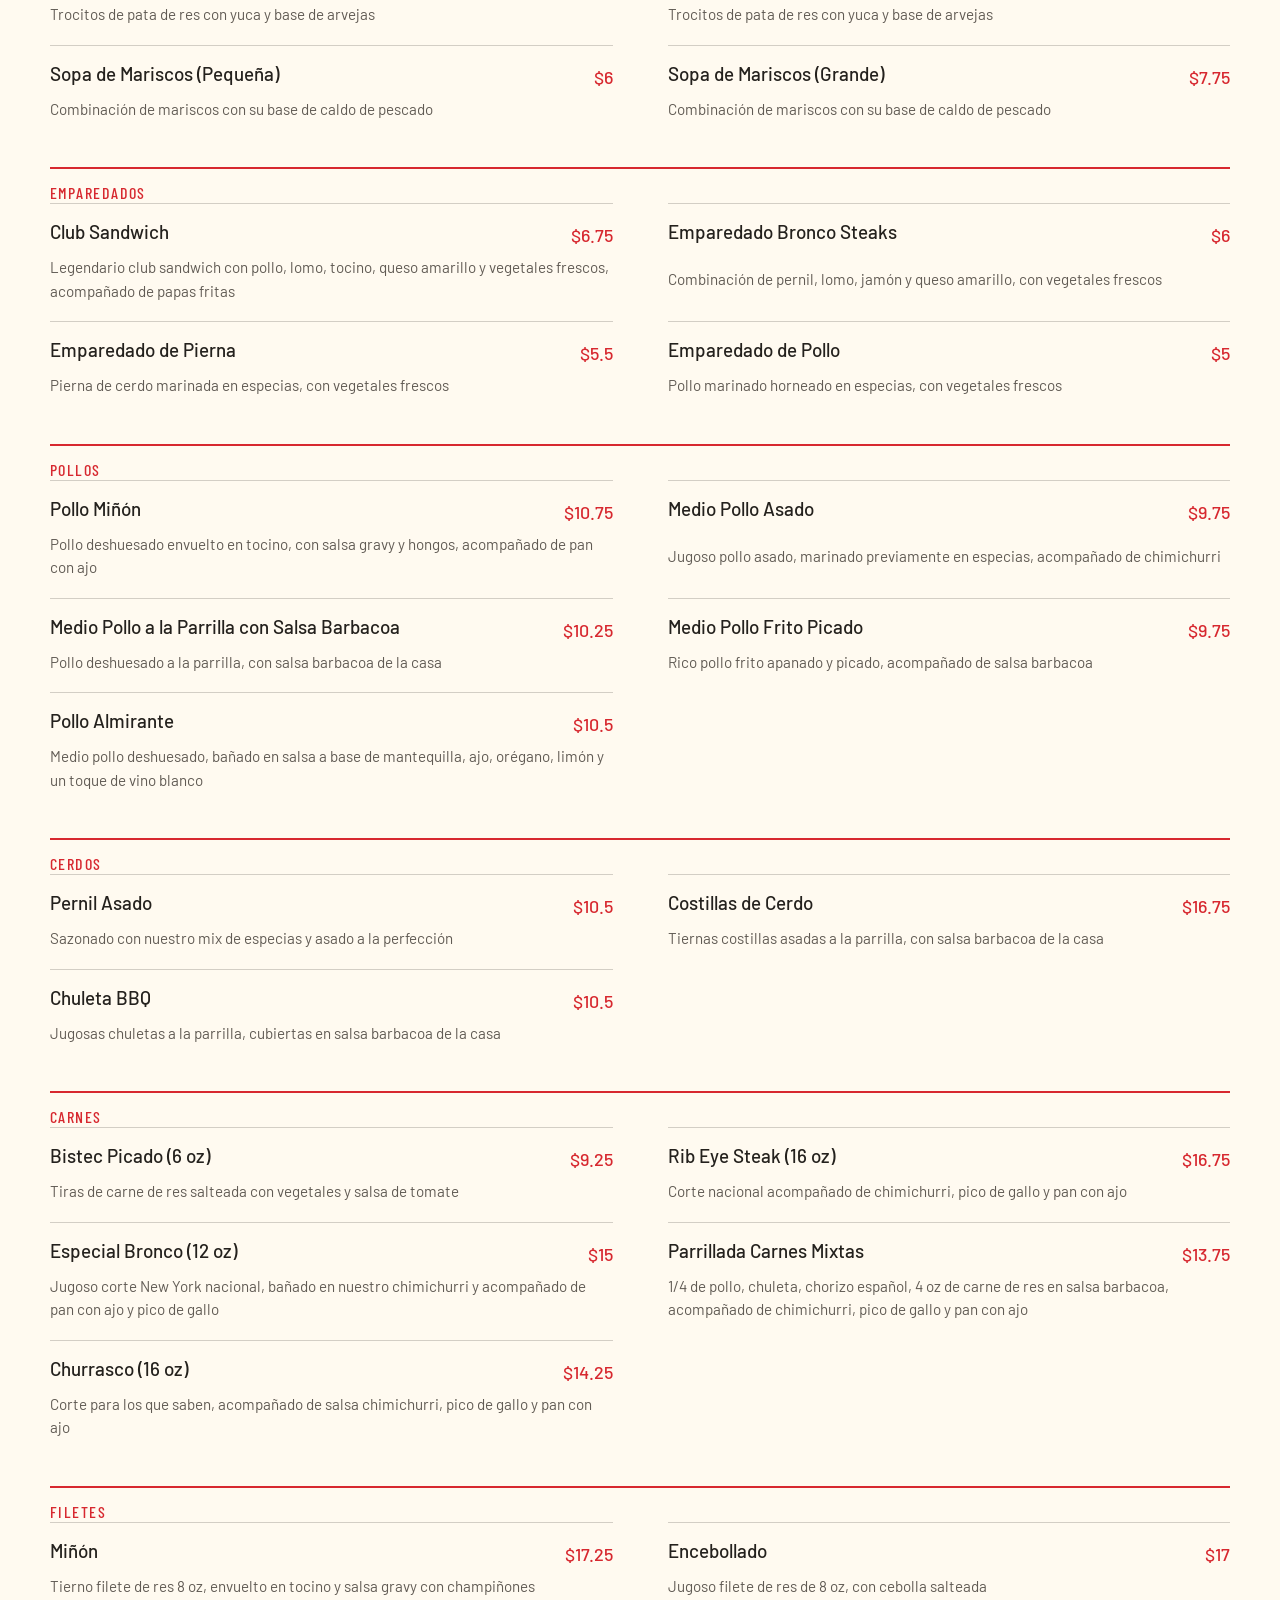
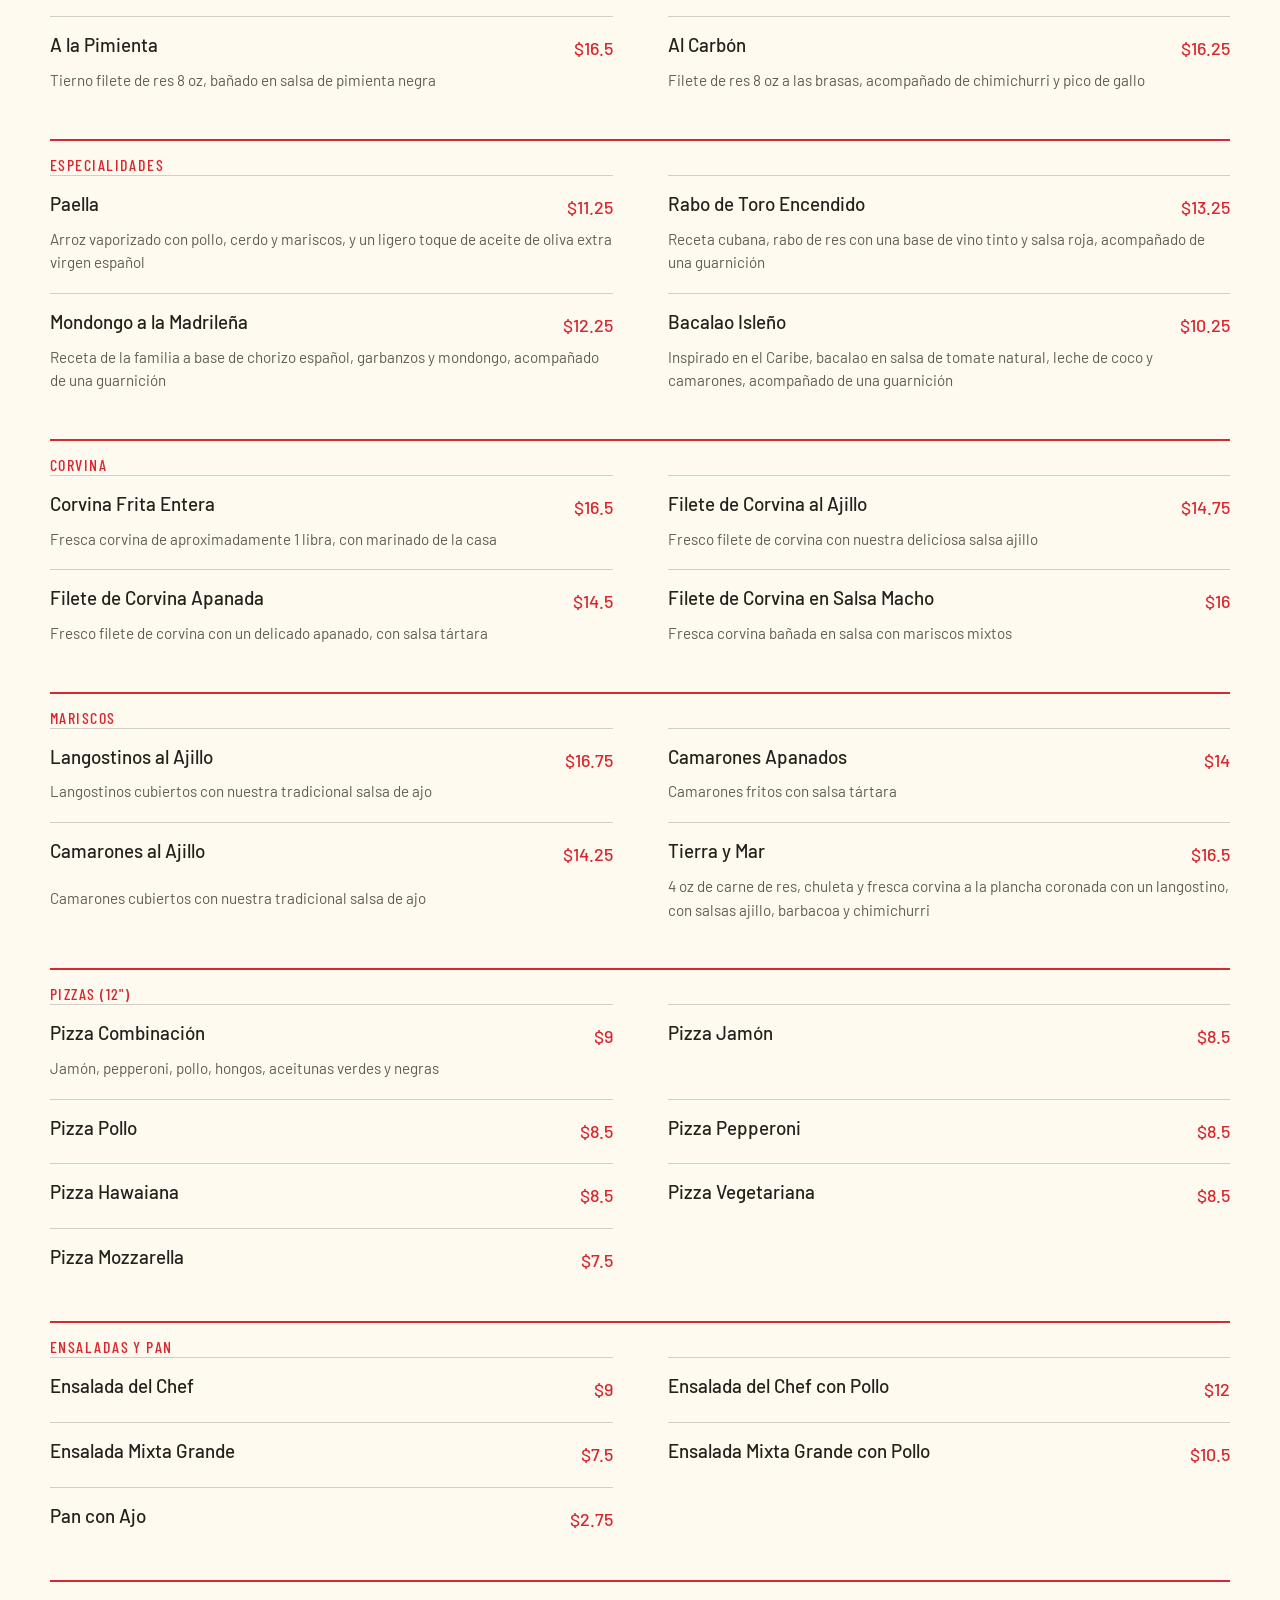
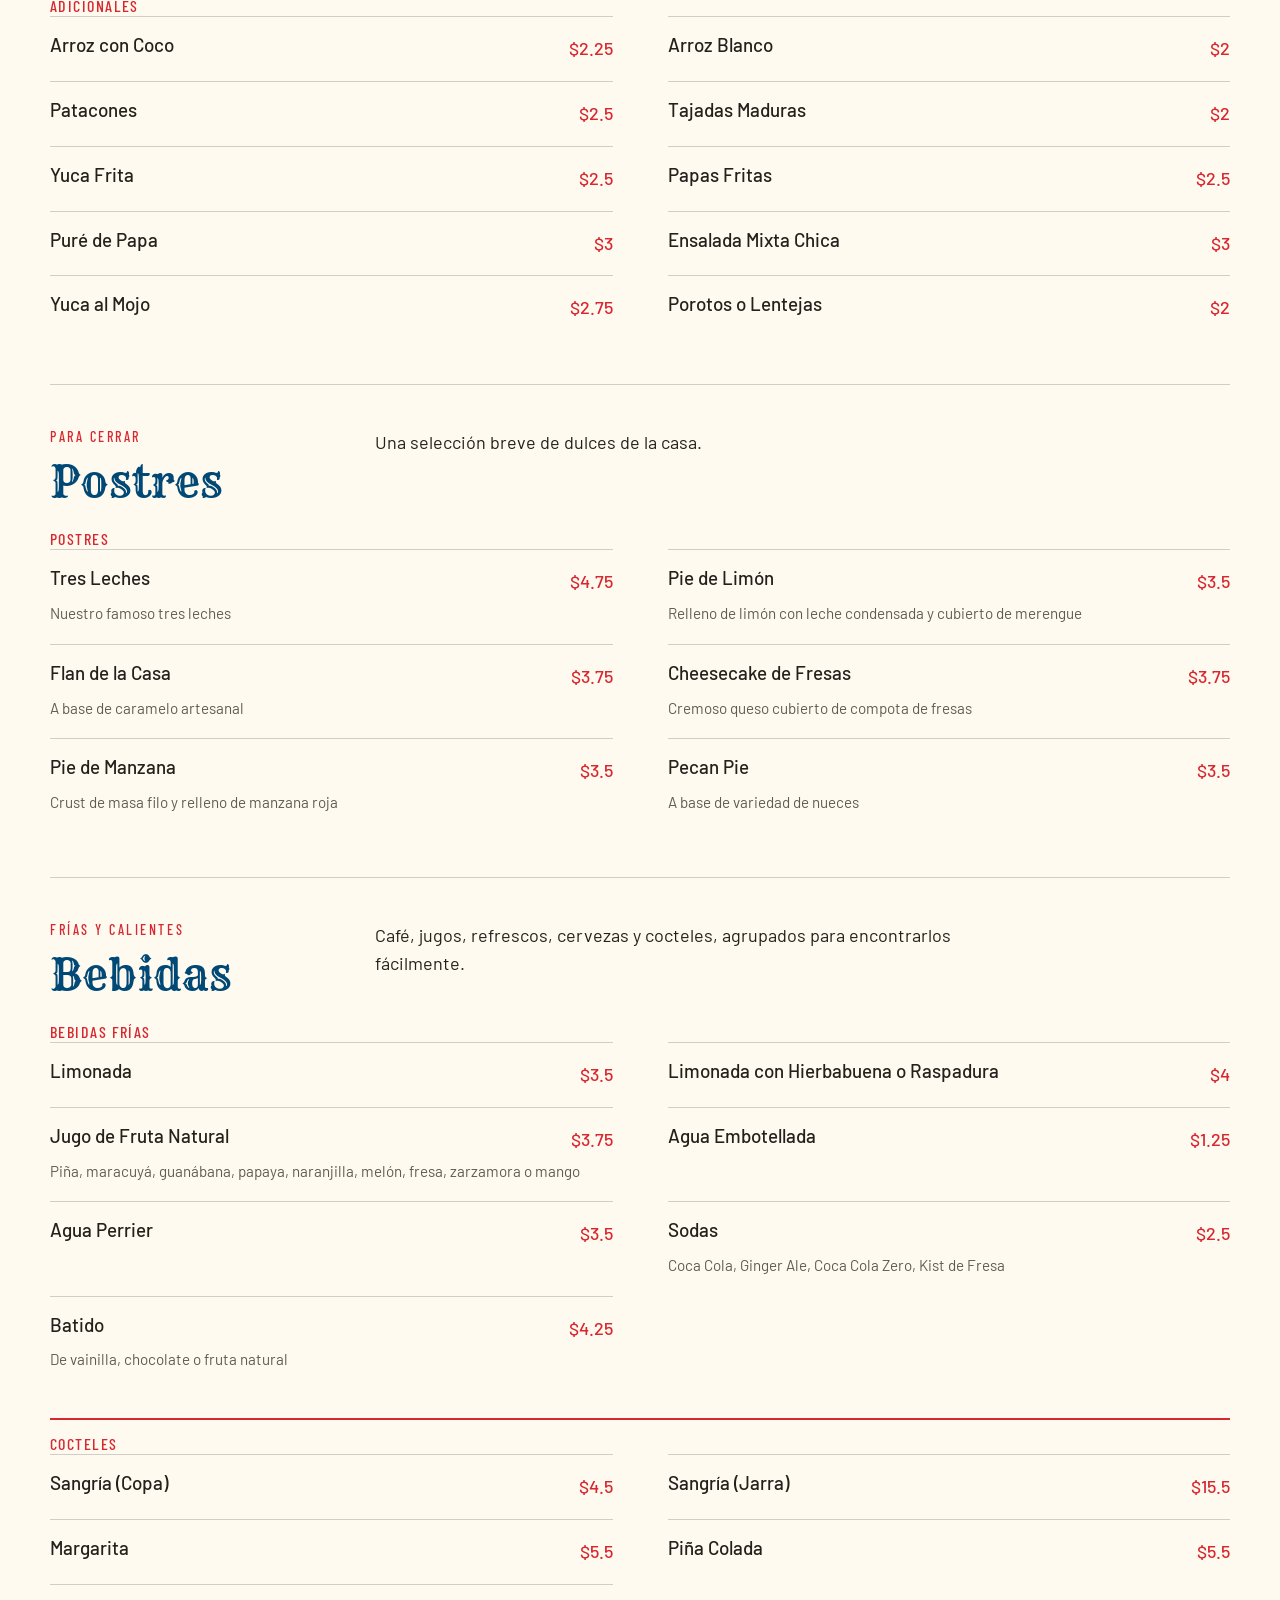
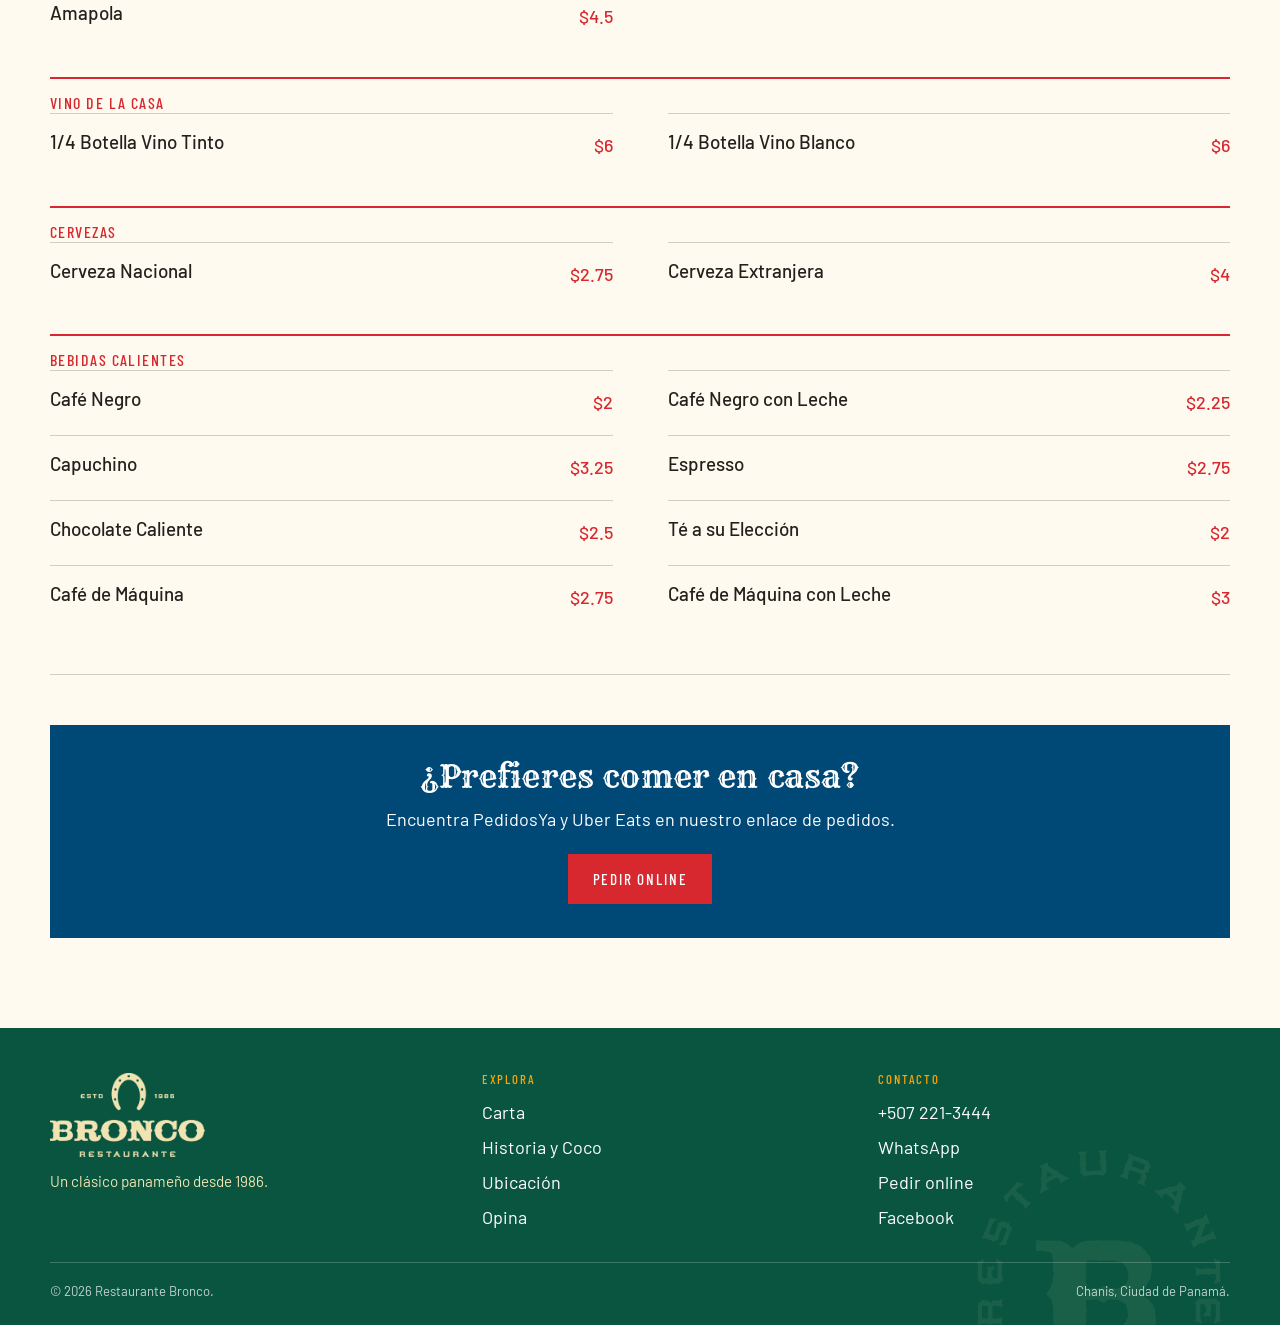
==== commit 0860e99c: "Quitar aviso de carta en construcción (menú real ya está cargado)" ====
--- a/carta/index.html
+++ b/carta/index.html
@@ -36,9 +36,7 @@
       <p class="breadcrumbs"><a href="/">Inicio</a> / Carta</p>
       <p class="eyebrow">Desayuno · Almuerzo · Cena</p>
       <h1>Carta de Bronco</h1>
-      <p class="lede">Encuentra rápido desayunos, platos de la casa, parrilla, postres y bebidas.</p>
-      <div class="template-note"><strong>Carta completa muy pronto.</strong> Estamos terminando de subir todos nuestros platos. Mientras tanto, escríbenos por WhatsApp y con gusto te contamos las opciones del día.</div>
-    </div></section>
+      <p class="lede">Encuentra rápido desayunos, platos de la casa, parrilla, postres y bebidas.</p>    </div></section>
     <nav class="menu-tabs-wrap" aria-label="Categorías de la carta"><div class="shell menu-tabs"><a href="#desayunos">Desayunos</a><a href="#almuerzo-cena">Almuerzo y cena</a><a href="#postres">Postres</a><a href="#bebidas">Bebidas</a></div></nav>
     <!-- CLAUDE: Reemplazar solo los ejemplos dentro de .menu-list por el generador automático del Google Sheet. Mantener IDs, pestañas, estructura semántica y scroll-margin-top. No mostrar pestañas sin contenido. -->
     <div class="shell menu-page" data-content-source="google-sheet-pending">
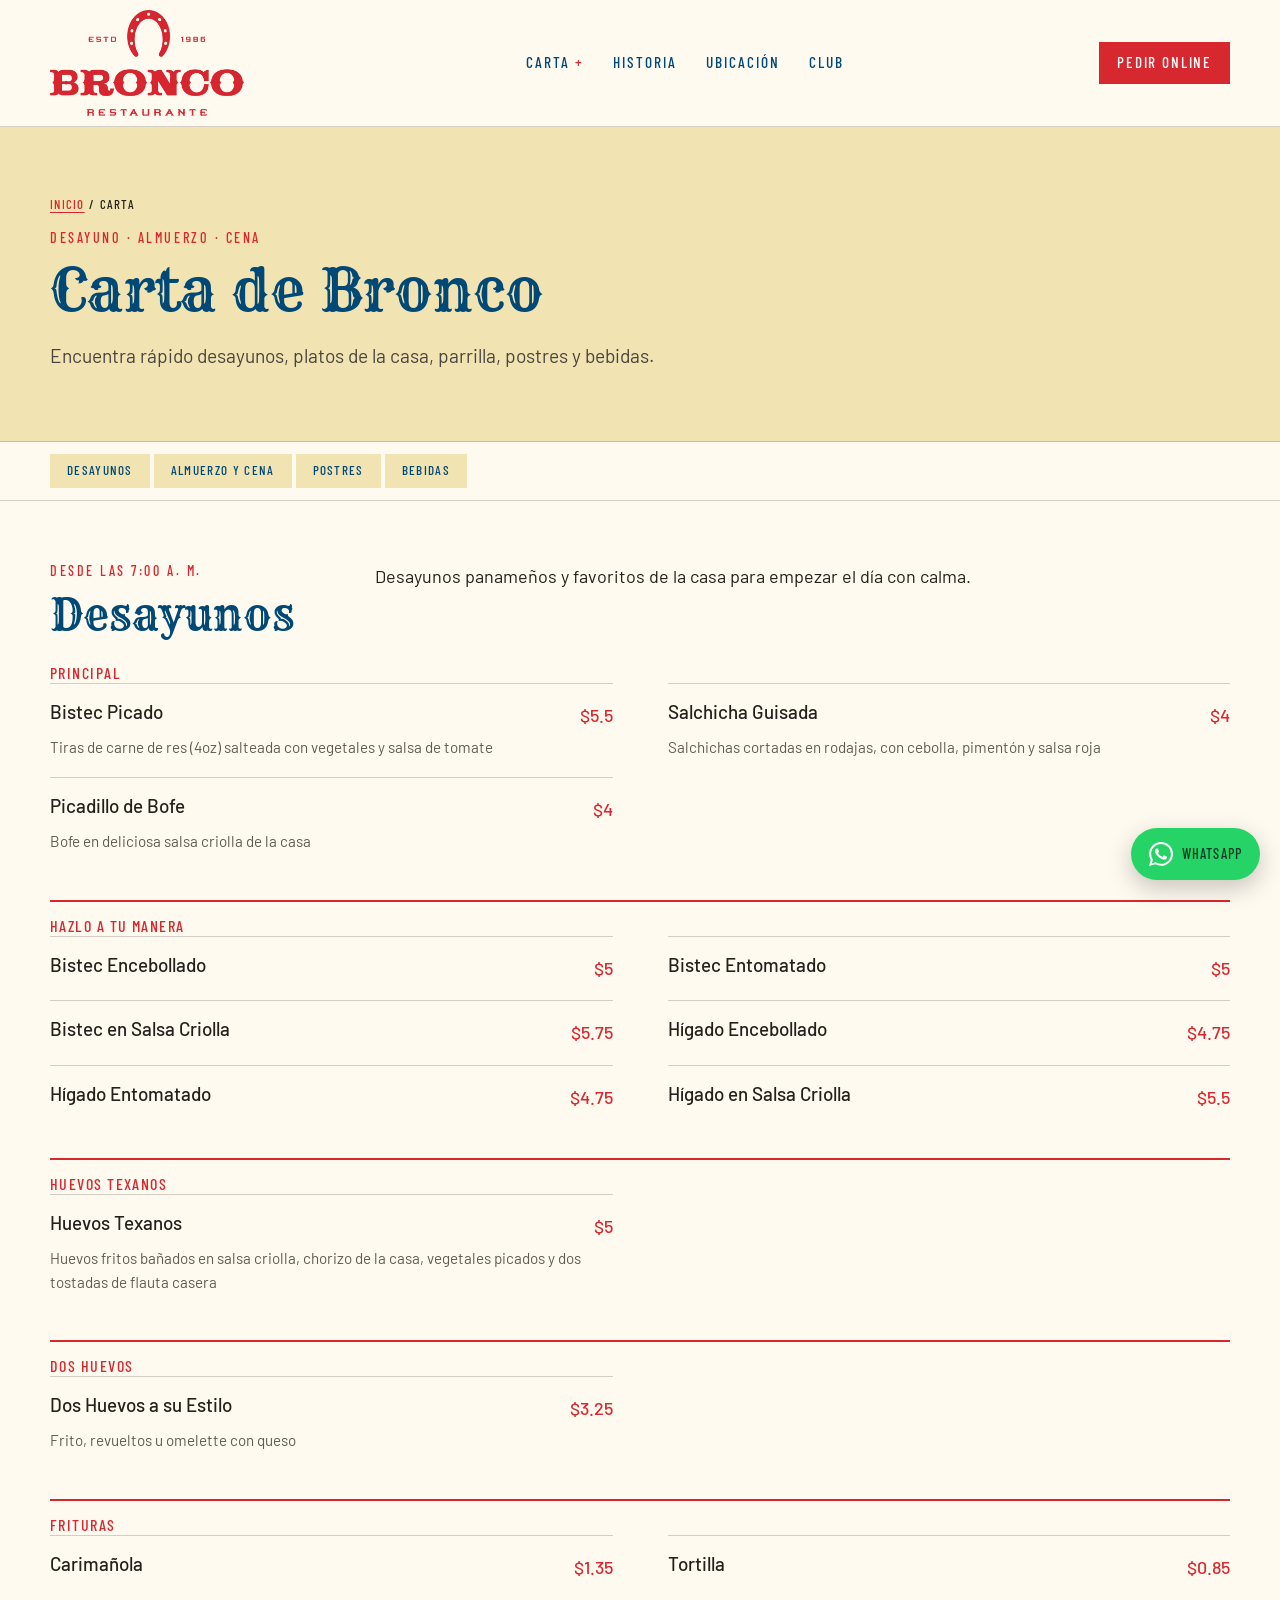
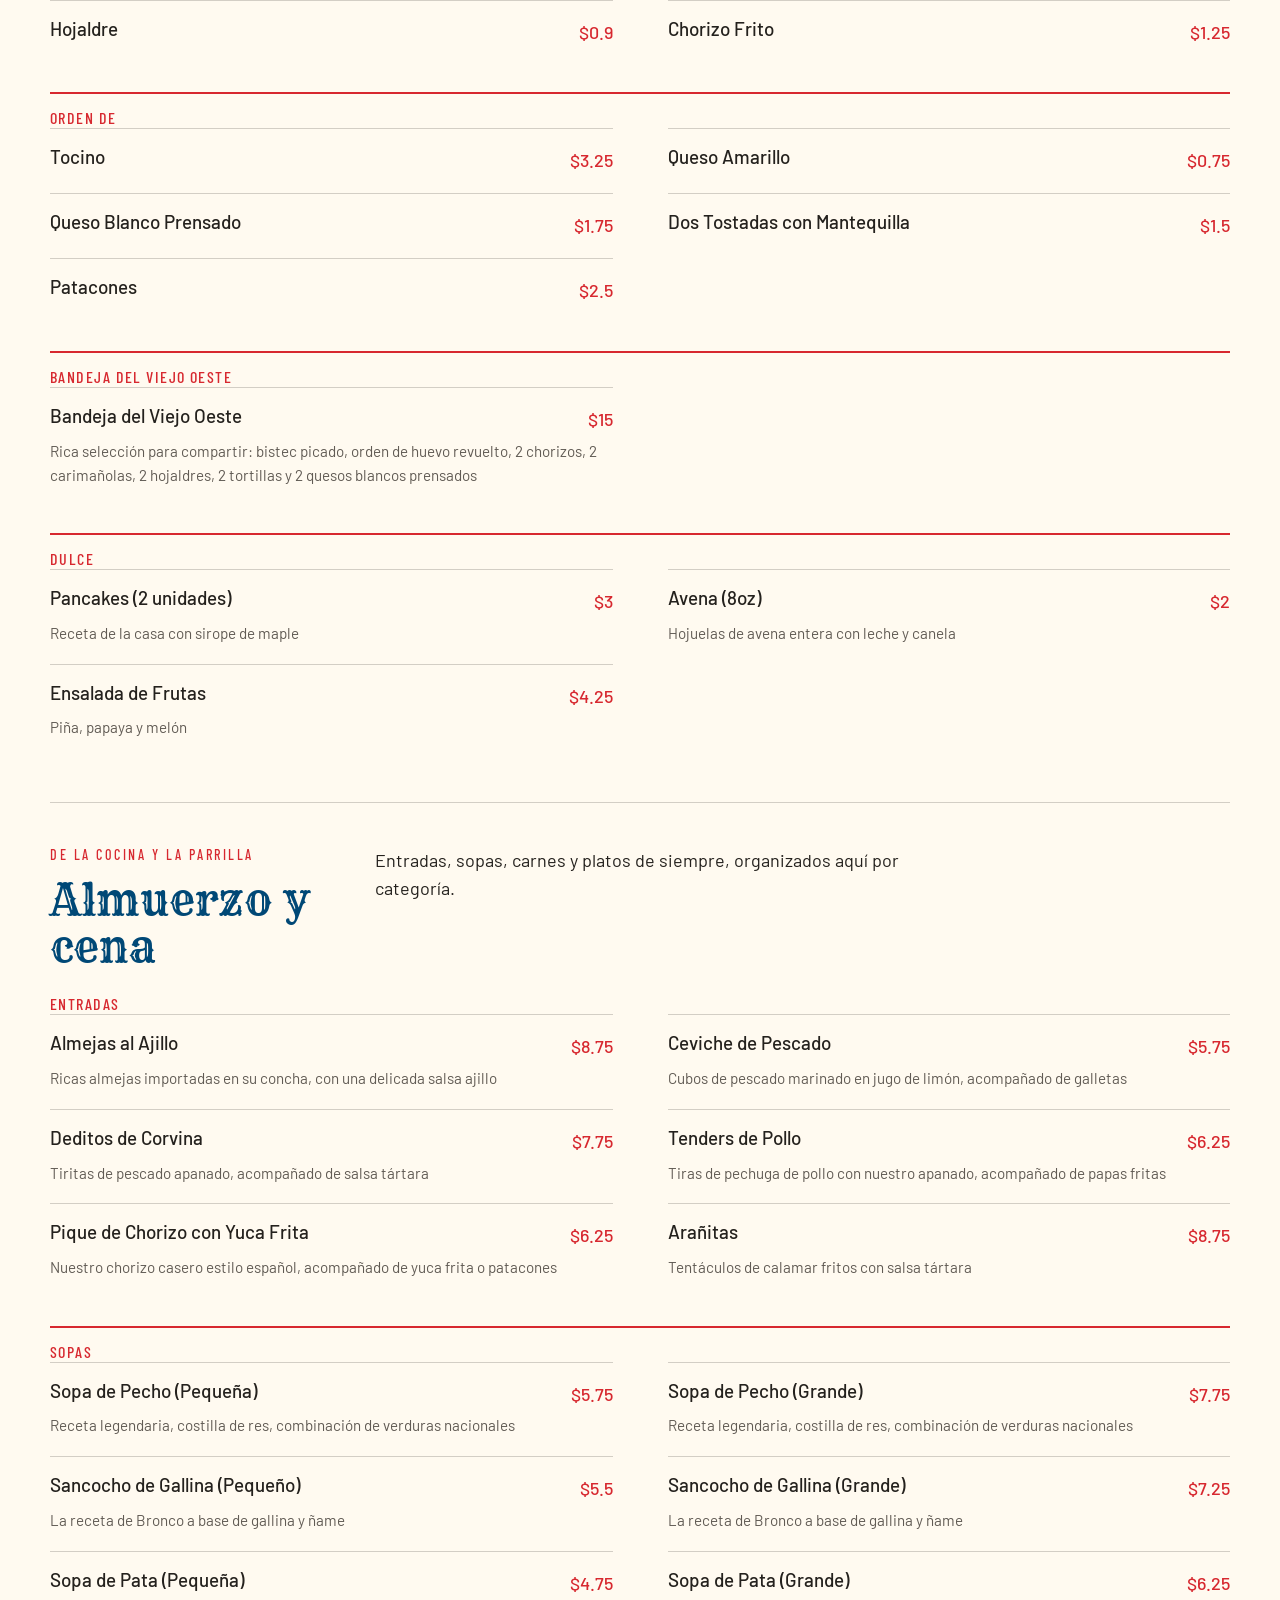
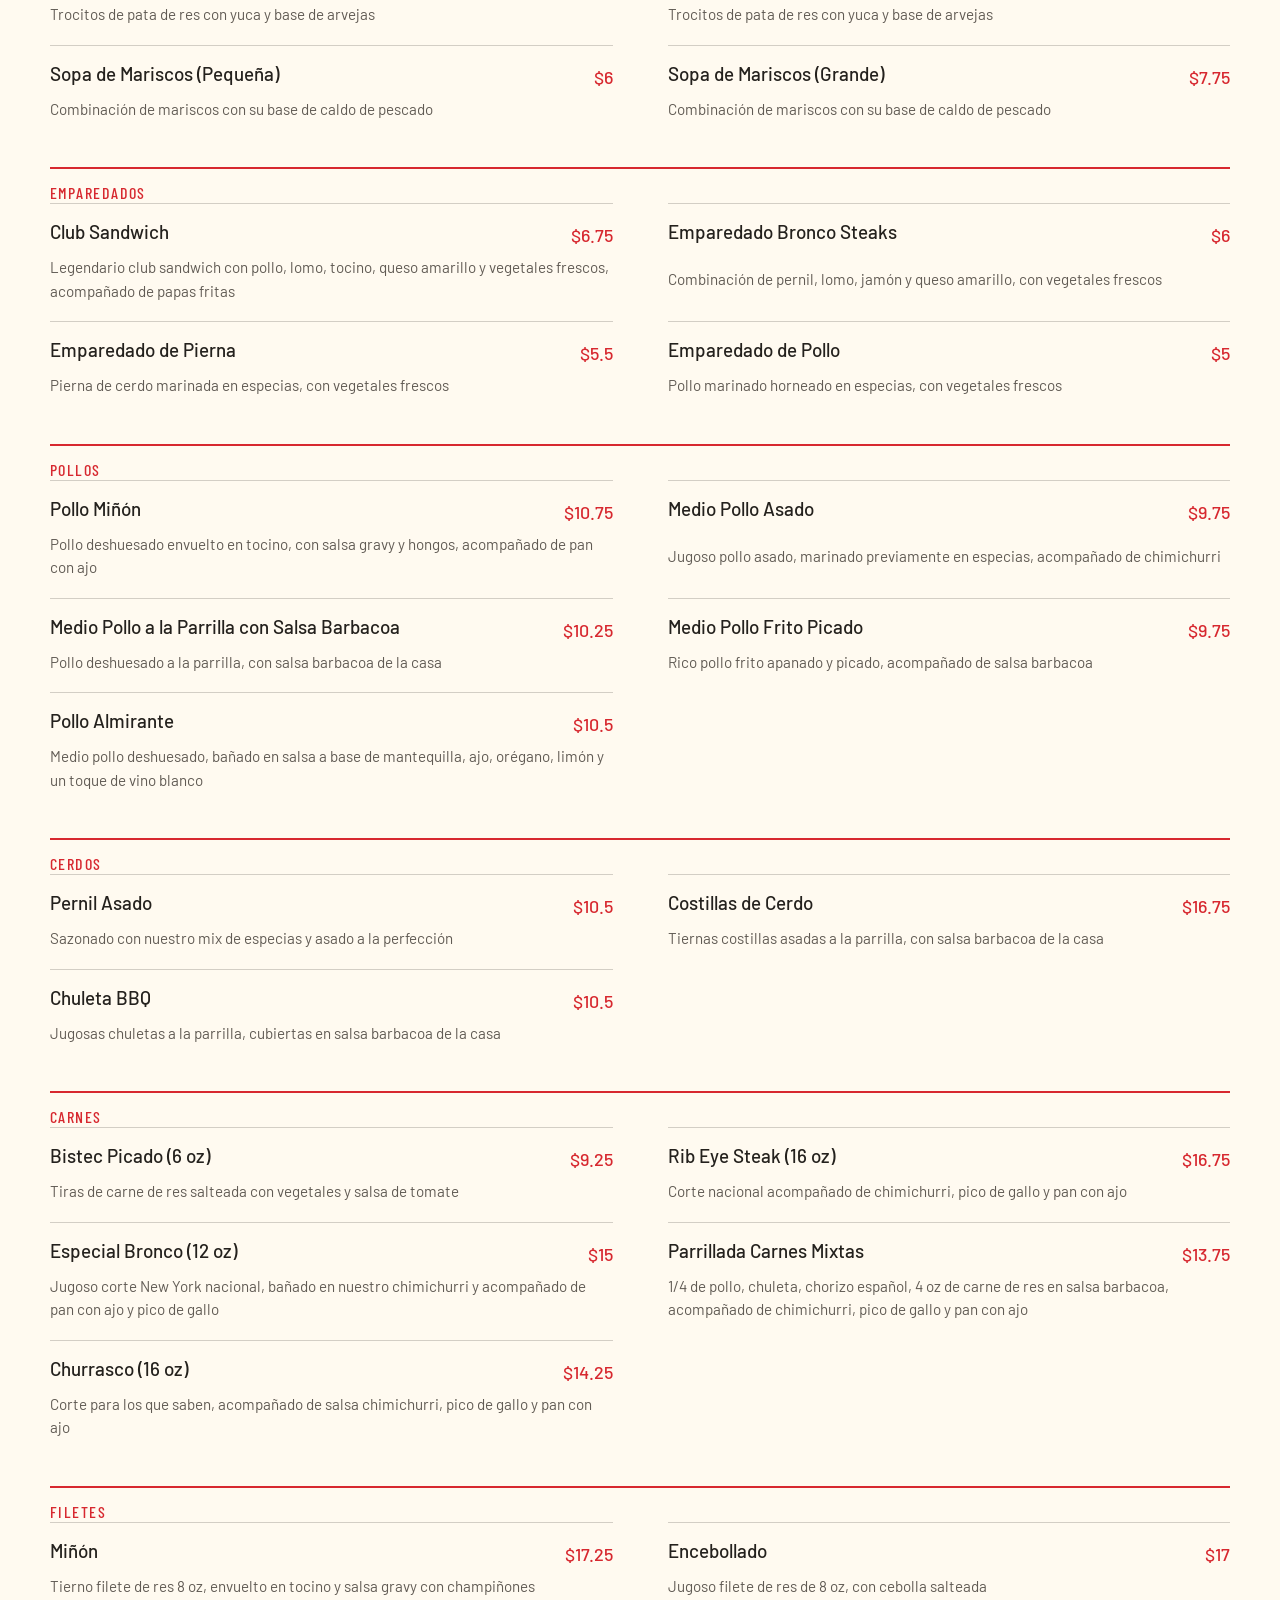
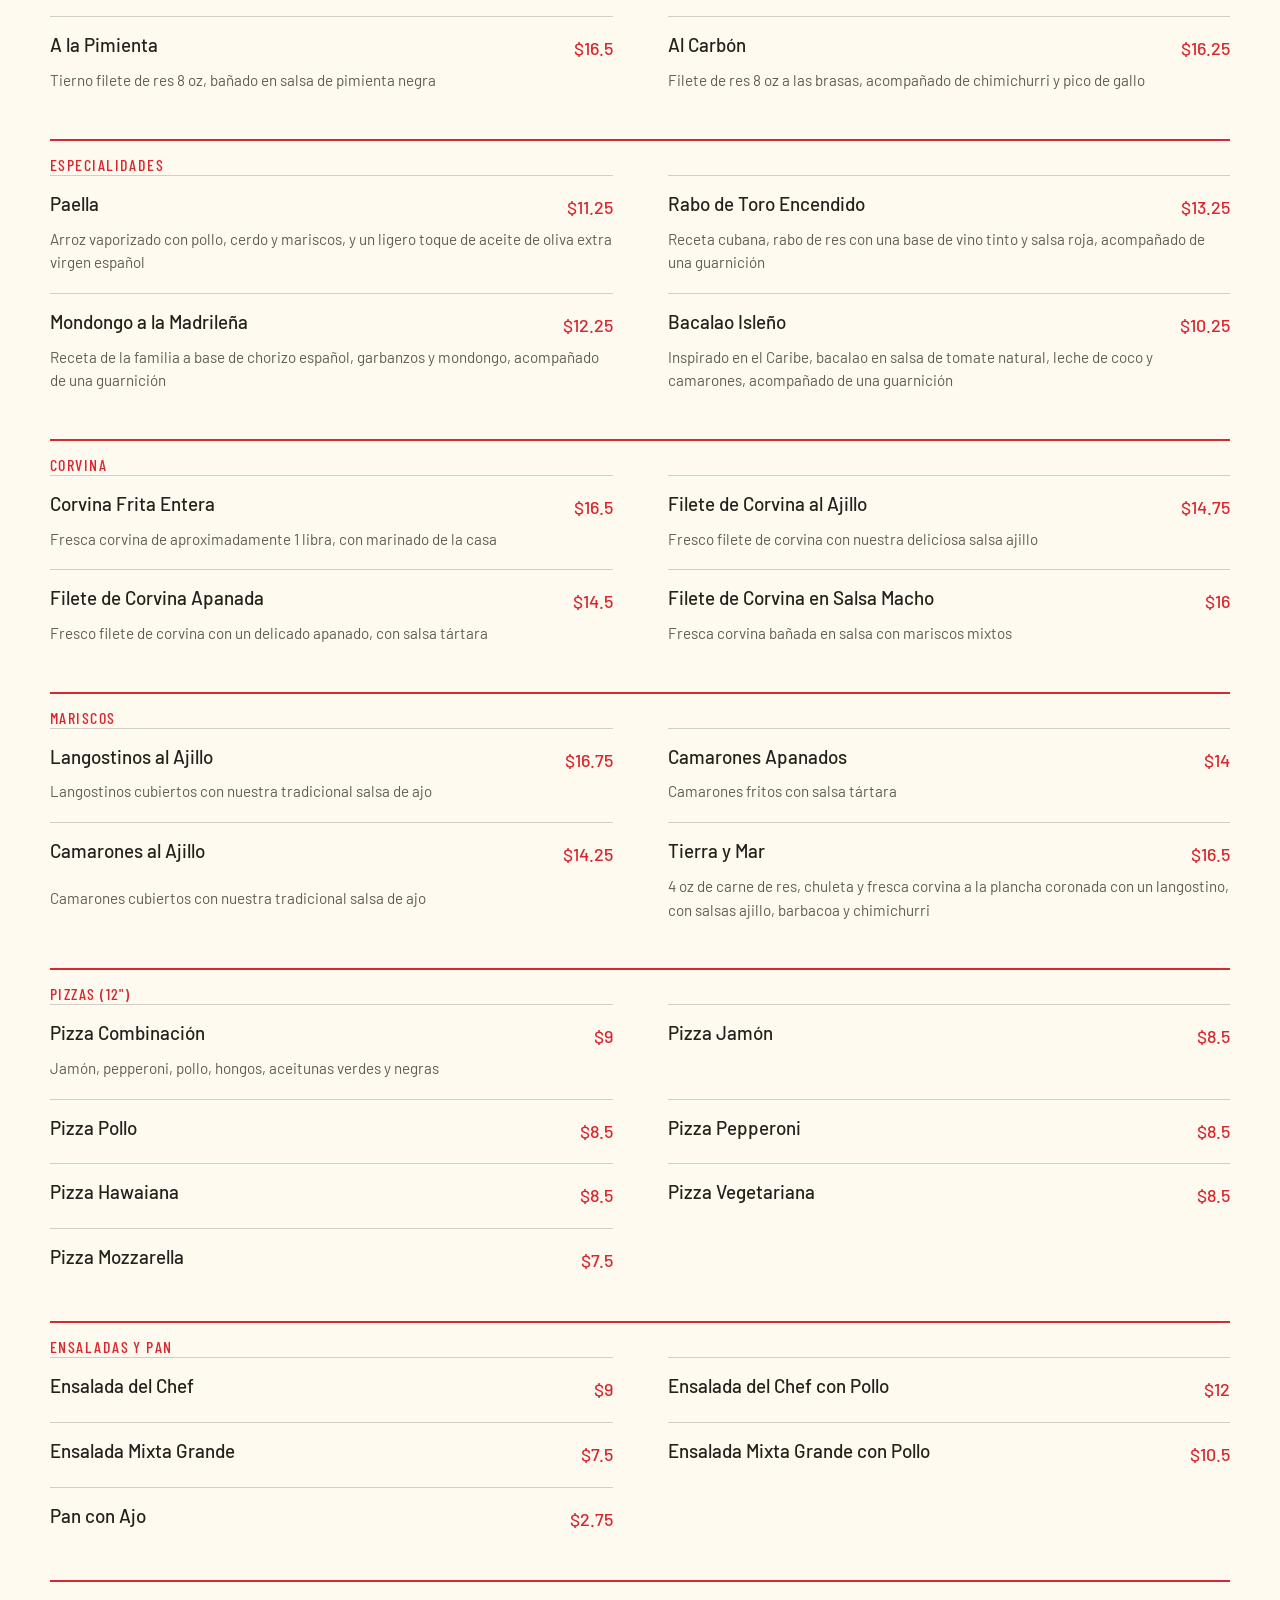
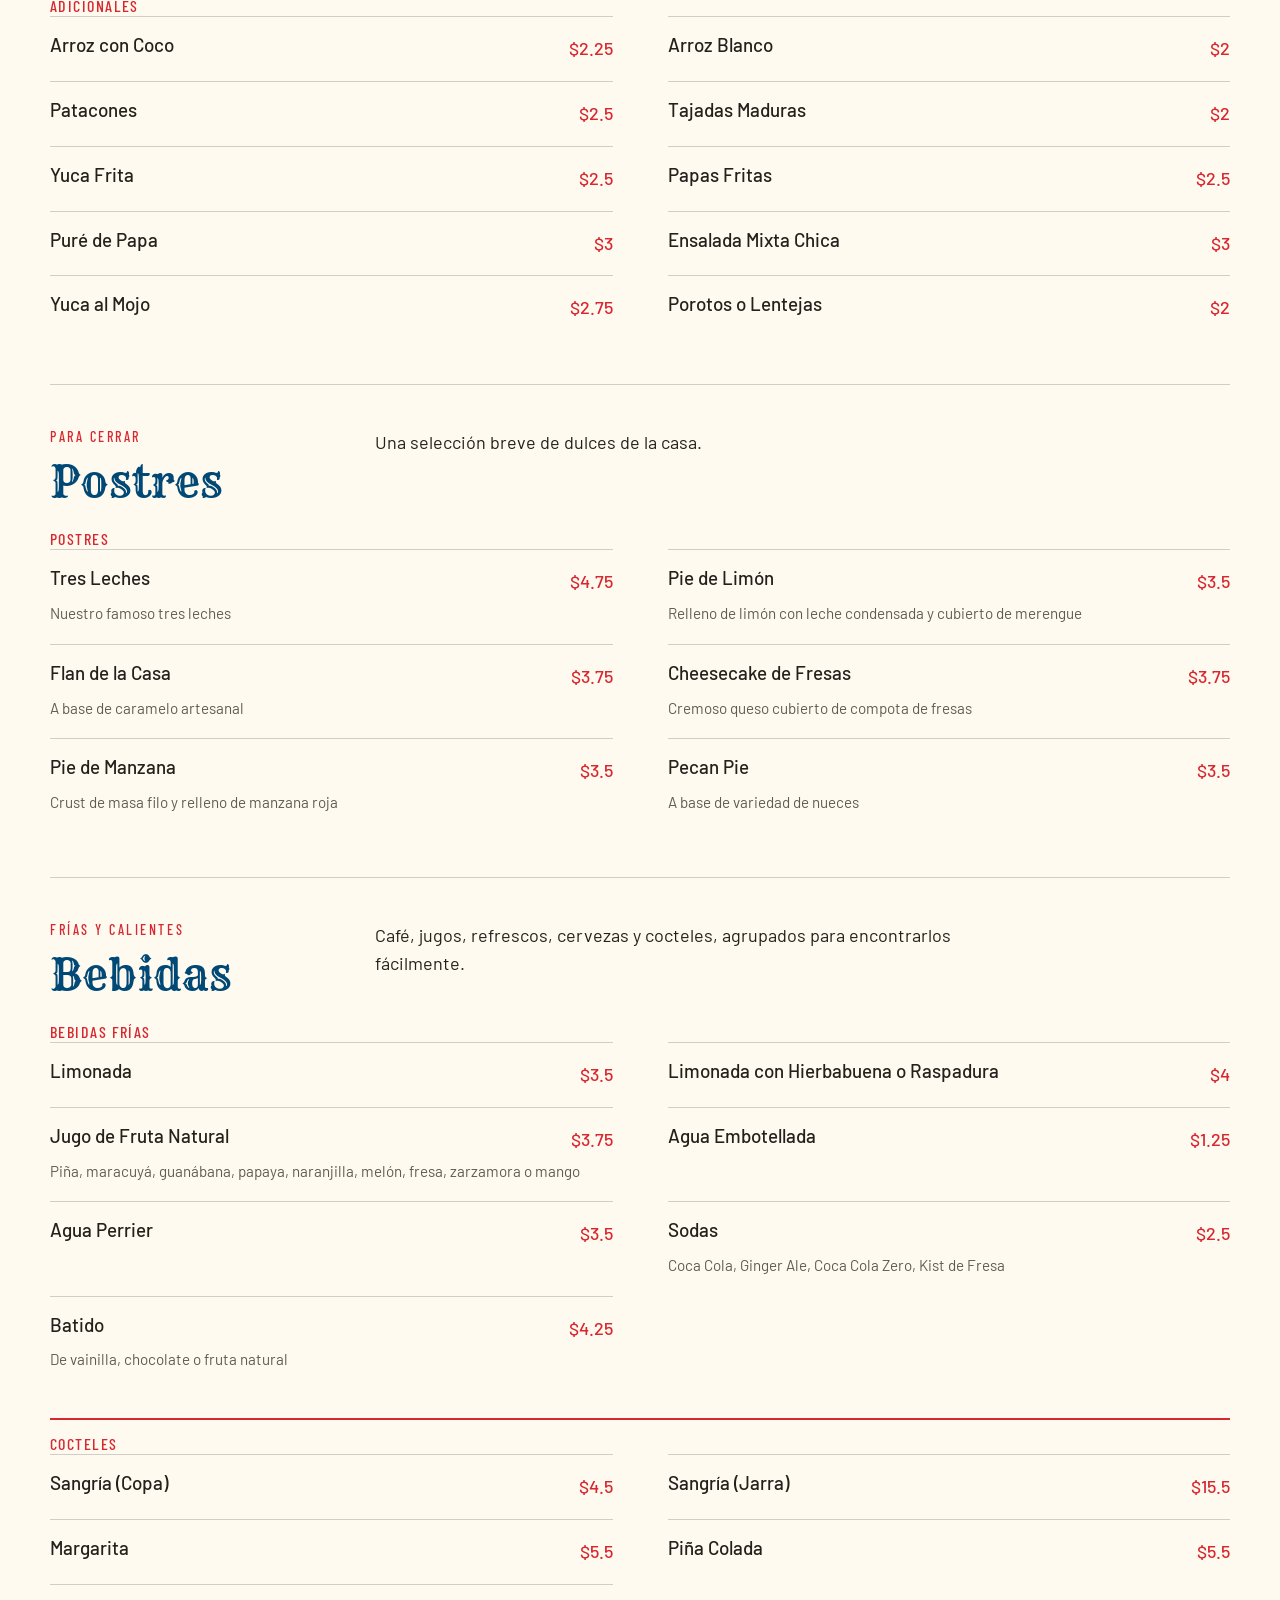
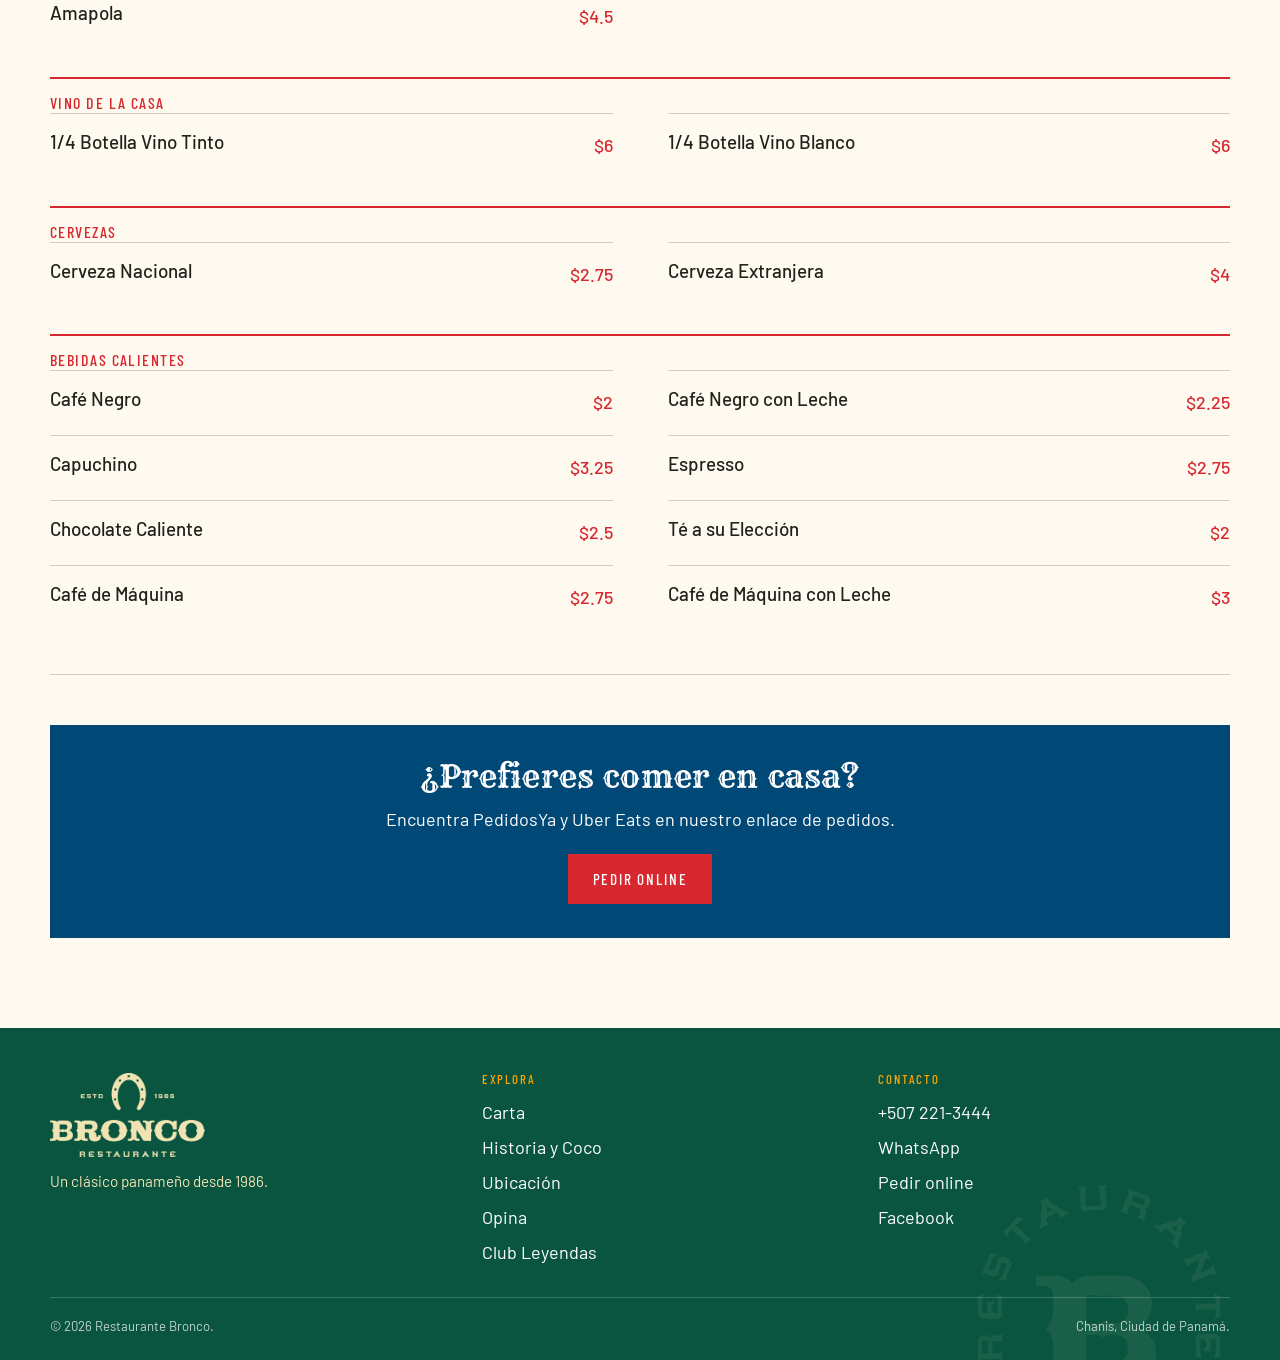
==== commit f80cbafa: "Update index.html" ====
--- a/carta/index.html
+++ b/carta/index.html
@@ -27,7 +27,7 @@
     <button class="nav-toggle" type="button" aria-expanded="false" aria-controls="nav-principal" data-nav-toggle>Menú</button>
     <nav class="site-nav" id="nav-principal" aria-label="Navegación principal" data-site-nav>
       <details data-nav-dropdown><summary>Carta</summary><div class="nav-menu"><a href="#desayunos">Desayunos</a><a href="#almuerzo-cena">Almuerzo y cena</a><a href="#postres">Postres</a><a href="#bebidas">Bebidas</a></div></details>
-      <a href="/#historia">Historia</a><a href="/ubicacion/">Ubicación</a>
+      <a href="/#historia">Historia</a><a href="/ubicacion/">Ubicación</a><a href="/club-leyendas/">Club</a>
     </nav>
     <a class="button button-primary button-small header-cta" href="https://linktr.ee/broncopanama" target="_blank" rel="noopener">Pedir online</a>
   </div></header>
@@ -231,7 +231,7 @@
   </main>
   <footer class="site-footer"><div class="shell"><div class="footer-grid">
     <div><img class="footer-logo" src="/assets/images/logo-bronco-simplificado-crema.png" width="760" height="415" alt="Bronco Restaurante"><p class="footer-tagline">Un clásico panameño desde 1986.</p></div>
-    <div><span class="footer-title">Explora</span><div class="footer-links"><a href="/carta/">Carta</a><a href="/#historia">Historia y Coco</a><a href="/ubicacion/">Ubicación</a><a href="/opina/">Opina</a></div></div>
+    <div><span class="footer-title">Explora</span><div class="footer-links"><a href="/carta/">Carta</a><a href="/#historia">Historia y Coco</a><a href="/ubicacion/">Ubicación</a><a href="/opina/">Opina</a><a href="/club-leyendas/">Club Leyendas</a></div></div>
     <div><span class="footer-title">Contacto</span><div class="footer-links"><a href="tel:+5072213444">+507 221-3444</a><a href="https://wa.me/50763975964?text=Hola%20Bronco%2C%20quisiera%20informaci%C3%B3n." target="_blank" rel="noopener">WhatsApp</a><a href="https://linktr.ee/broncopanama" target="_blank" rel="noopener">Pedir online</a><a href="https://www.facebook.com/broncopanama/" target="_blank" rel="noopener">Facebook</a></div></div>
   </div><div class="footer-bottom"><span>© 2026 Restaurante Bronco.</span><span>Chanis, Ciudad de Panamá.</span></div></div></footer>
   <a class="whatsapp" href="https://wa.me/50763975964?text=Hola%20Bronco%2C%20quisiera%20informaci%C3%B3n." target="_blank" rel="noopener" aria-label="Escribir a Bronco por WhatsApp"><svg viewBox="0 0 24 24" aria-hidden="true"><path fill="currentColor" d="M17.472 14.382c-.297-.149-1.758-.867-2.03-.967-.273-.099-.471-.148-.67.15-.197.297-.767.966-.94 1.164-.173.199-.347.223-.644.075-.297-.15-1.255-.463-2.39-1.475-.883-.788-1.48-1.761-1.653-2.059-.173-.297-.018-.458.13-.606.134-.133.298-.347.446-.52.149-.174.198-.298.298-.497.099-.198.05-.371-.025-.52-.075-.149-.669-1.612-.916-2.207-.242-.579-.487-.5-.669-.51-.173-.009-.371-.011-.57-.011-.198 0-.52.074-.792.372-.272.297-1.04 1.016-1.04 2.479s1.065 2.875 1.213 3.074c.149.198 2.095 3.2 5.076 4.487.709.306 1.262.489 1.693.625.712.226 1.36.194 1.872.118.571-.085 1.758-.719 2.006-1.413.248-.694.248-1.289.173-1.413-.074-.124-.272-.198-.57-.347m-5.421 7.403h-.004a9.87 9.87 0 0 1-5.031-1.378l-.361-.214-3.741.982.998-3.648-.235-.374a9.86 9.86 0 0 1-1.51-5.26C2.168 6.443 6.603 2.01 12.055 2.01a9.82 9.82 0 0 1 7.02 2.91 9.82 9.82 0 0 1 2.898 7.025c-.002 5.45-4.437 9.884-9.888 9.884m8.413-18.297A11.82 11.82 0 0 0 12.05 0C5.495 0 .16 5.335.157 11.892c0 2.096.547 4.142 1.588 5.945L.057 24l6.305-1.654a11.9 11.9 0 0 0 5.683 1.448h.005c6.554 0 11.89-5.335 11.893-11.893a11.82 11.82 0 0 0-3.48-8.413Z"/></svg><span>WhatsApp</span></a>
--- a/assets/style.css
+++ b/assets/style.css
@@ -15,7 +15,7 @@
 .fact-strip{background:var(--navy);color:#fff}.fact-grid{display:grid;grid-template-columns:repeat(3,1fr)}.fact{padding:24px 28px;text-align:center;border-right:1px solid rgba(255,255,255,.2)}.fact:last-child{border-right:0}.fact strong{display:block;font:400 1.3rem/1.2 Rye,Georgia,serif}.fact span{display:block;margin-top:5px;color:var(--cream);font:500 .8rem/1.2 'Barlow Condensed',sans-serif;letter-spacing:.16em;text-transform:uppercase}
 .story-banner{position:relative;isolation:isolate;overflow:hidden;background:var(--green);color:#fff}.story-backdrop{position:absolute;inset:0;z-index:-2}.story-backdrop img{width:100%;height:100%;object-fit:cover}.story-banner::before{content:'';position:absolute;inset:0;background:linear-gradient(90deg,rgba(9,52,40,.97) 0%,rgba(9,65,48,.9) 48%,rgba(9,65,48,.34) 100%);z-index:-1}.story-inner{position:relative;max-width:780px;padding:92px 0}.story-banner h2{color:#fff}.story-banner .eyebrow{color:var(--mustard)}.story-banner p{font-size:1.18rem;margin:24px 0 0;max-width:650px;text-wrap:balance}
 .features-branded{position:relative;overflow:hidden}.features-branded::after{content:'';position:absolute;right:-90px;bottom:-45px;width:390px;aspect-ratio:1;background:url('/assets/images/elemento-jinete.webp') center/contain no-repeat;opacity:.055;pointer-events:none}.features-branded .shell{position:relative;z-index:1}.section-heading{margin-bottom:34px}.section-heading h2{max-width:830px}.feature-grid{display:grid;grid-template-columns:repeat(3,1fr);gap:20px}.feature-card{display:flex;flex-direction:column;background:#fff;border:1px solid var(--line);min-width:0}.feature-card picture,.feature-card>img{aspect-ratio:8/5;overflow:hidden}.feature-card img{width:100%;height:100%;object-fit:cover}.feature-body{display:flex;flex:1;flex-direction:column;padding:24px}.feature-body .eyebrow{font-size:.78rem}.feature-body h3{min-height:2.15em}.feature-body p{margin:16px 0 22px}.feature-body .text-link{margin-top:auto;align-self:flex-start}
-.history-section{background:#fff}.history-intro{display:grid;grid-template-columns:minmax(0,1fr) minmax(0,1.08fr);gap:clamp(42px,6vw,82px);align-items:center}.history-intro h2{max-width:540px;font-size:clamp(2.05rem,3.2vw,3.05rem);text-wrap:balance}.history-copy{max-width:620px}.history-copy p{font-size:1.08rem}.history-closing{color:var(--red);font-weight:500}.history-gallery{display:grid;grid-template-columns:minmax(0,1fr) minmax(0,1.04fr);gap:24px 28px;margin-top:54px;align-items:start}.history-gallery figure{margin:0;min-width:0}.history-gallery figure:nth-child(1){grid-column:1;grid-row:1}.history-gallery figure:nth-child(2){grid-column:1;grid-row:2}.history-gallery figure:nth-child(3){grid-column:2;grid-row:1/span 2}.history-gallery picture{display:grid;place-items:center;width:100%;overflow:hidden;background:#f3ead6}.history-gallery figure:nth-child(-n+2) picture{aspect-ratio:7/5}.history-gallery figure:nth-child(3) picture{aspect-ratio:5/7}.history-gallery img{width:100%;height:100%;object-fit:contain;filter:saturate(.82) contrast(1.04)}.history-gallery figcaption{padding:10px 2px 0;color:var(--brown);font:500 .8rem/1.35 'Barlow Condensed',sans-serif;letter-spacing:.12em;text-transform:uppercase}.coco-story{display:grid;grid-template-columns:230px 1fr;gap:34px;align-items:center;margin-top:54px;padding:34px 42px;background:var(--mustard);overflow:hidden}.coco-story img{max-height:210px;width:auto;margin-inline:auto}.coco-story h3{color:var(--green);font-family:Rye,Georgia,serif;font-size:clamp(1.5rem,2.3vw,2rem)}.coco-story p{max-width:680px;margin:12px 0 0}
+.history-section{background:#fff}.history-intro{display:grid;grid-template-columns:minmax(0,1fr) minmax(0,1.08fr);gap:clamp(42px,6vw,82px);align-items:center}.history-intro h2{max-width:540px;font-size:clamp(2.05rem,3.2vw,3.05rem);text-wrap:balance}.history-copy{max-width:620px}.history-copy p{font-size:1.08rem}.history-closing{color:var(--red);font-weight:500}.history-gallery{display:grid;grid-template-columns:minmax(0,1fr) minmax(0,1.04fr);gap:24px 28px;margin-top:54px;align-items:start}.history-gallery figure{margin:0;min-width:0}.history-gallery figure:nth-child(1){grid-column:1;grid-row:1}.history-gallery figure:nth-child(2){grid-column:1;grid-row:2}.history-gallery figure:nth-child(3){grid-column:2;grid-row:1/span 2}.history-gallery picture{display:grid;place-items:center;width:100%;overflow:hidden;background:#f3ead6}.history-gallery figure:nth-child(-n+2) picture{aspect-ratio:7/5}.history-gallery figure:nth-child(3) picture{aspect-ratio:5/7}.history-galhlery img{width:100%;height:100%;object-fit:contain;filter:saturate(.82) contrast(1.04)}.history-gallery figcaption{padding:10px 2px 0;color:var(--brown);font:500 .8rem/1.35 'Barlow Condensed',sans-serif;letter-spacing:.12em;text-transform:uppercase}.coco-story{display:grid;grid-template-columns:230px 1fr;gap:34px;align-items:center;margin-top:54px;padding:34px 42px;background:var(--mustard);overflow:hidden}.coco-story img{max-height:210px;width:auto;margin-inline:auto}.coco-story h3{color:var(--green);font-family:Rye,Georgia,serif;font-size:clamp(1.5rem,2.3vw,2rem)}.coco-story p{max-width:680px;margin:12px 0 0}.coco-story .eyebrow{color:var(--ink)}
 .location-home{background:var(--cream)}.location-grid{display:grid;grid-template-columns:1fr 1fr;background:var(--paper);box-shadow:var(--shadow)}.location-copy{padding:58px}.location-copy h2{margin-bottom:22px}.address{font-style:normal;margin-bottom:18px}.hours{padding:0;margin:20px 0;list-style:none}.hours li{display:flex;justify-content:space-between;gap:20px;padding:9px 0;border-bottom:1px solid var(--line)}.hours strong{font-weight:500}.location-media{position:relative;min-height:520px}.location-media picture,.location-media img{width:100%;height:100%}.location-media img{object-fit:cover;filter:grayscale(1)}.location-overlay{position:absolute;inset:auto 28px 28px;display:flex;flex-wrap:wrap;gap:10px}
 .social-cta{text-align:center;background:var(--red);color:#fff;padding:58px 20px}.social-inner{display:grid;justify-items:center}.social-cta h2{max-width:760px;color:#fff;font-size:clamp(1.8rem,3.2vw,3rem);text-wrap:balance}.social-cta p{max-width:620px;margin:14px auto 22px}.social-cta .button{width:auto;max-width:100%;text-align:center;white-space:normal}
 .site-footer{position:relative;isolation:isolate;overflow:hidden;padding:44px 0 24px;background:var(--green);color:#fff}.site-footer::after{content:'';position:absolute;z-index:-1;right:4vw;bottom:-85px;width:260px;aspect-ratio:1;background:url('/assets/images/sello-bronco-b-crema.png') center/contain no-repeat;opacity:.075}.footer-grid{display:grid;grid-template-columns:1.1fr 1fr 1fr;gap:45px;align-items:start}.footer-logo{width:155px;max-height:86px;object-fit:contain;object-position:left center}.footer-tagline{margin:12px 0 0;color:var(--cream);font-size:.95rem}.footer-title{display:block;margin-bottom:12px;color:var(--mustard);font:500 .8rem/1.2 'Barlow Condensed',sans-serif;letter-spacing:.14em;text-transform:uppercase}.footer-links{display:grid;gap:7px}.footer-links a{color:#fff;text-decoration:none}.footer-bottom{display:flex;justify-content:space-between;gap:20px;margin-top:30px;padding-top:18px;border-top:1px solid rgba(255,255,255,.2);font-size:.82rem;color:rgba(255,255,255,.75)}.whatsapp{position:fixed;right:20px;bottom:20px;z-index:90;display:inline-flex;align-items:center;gap:9px;min-height:52px;padding:0 18px;border-radius:30px;background:#25d366;color:#0b3b25;box-shadow:0 8px 24px rgba(0,0,0,.22);font:500 .9rem/1 'Barlow Condensed',sans-serif;letter-spacing:.08em;text-decoration:none;text-transform:uppercase}.whatsapp svg{width:24px;height:24px;color:#fff}.whatsapp:hover{background:#20bd5a}
@@ -26,4 +26,4 @@
 @media(max-width:1040px){.header-inner{grid-template-columns:185px 1fr auto;gap:16px}.brand img{width:170px}.site-nav{gap:18px}.hero-grid{grid-template-columns:1fr 1fr}.hero-copy{padding-right:36px}.history-intro{gap:42px}.location-copy{padding:40px}}
 @media(max-width:820px){:root{--header-h:86px}.shell{width:min(100% - 28px,680px)}.section{padding:64px 0}.header-inner{min-height:var(--header-h);grid-template-columns:1fr auto}.brand{padding:7px 0}.brand img{width:145px}.nav-toggle{display:block}.header-cta{display:none}.site-nav{display:none;position:absolute;left:0;right:0;top:100%;align-items:stretch;flex-direction:column;gap:0;padding:16px 20px 22px;background:var(--paper);border-bottom:1px solid var(--line);box-shadow:var(--shadow)}.site-nav.is-open{display:flex}.site-nav>a,.site-nav summary{display:block;padding:12px 4px}.nav-menu{position:static;transform:none;box-shadow:none;margin:0 0 6px;padding:0 0 0 15px;border:0;background:transparent}.nav-menu a{padding:9px}.hero{padding-top:0}.hero-grid{grid-template-columns:1fr}.hero-copy{padding:48px 0 38px}.hero-copy::after{width:160px;right:-15px;top:18px;opacity:.09}.hero-media{min-height:0;aspect-ratio:4/3}.fact-grid{grid-template-columns:1fr}.fact{border-right:0;border-bottom:1px solid rgba(255,255,255,.2);padding:17px}.fact:last-child{border-bottom:0}.story-banner::before{background:linear-gradient(90deg,rgba(9,52,40,.95),rgba(9,65,48,.68))}.feature-grid{grid-template-columns:1fr}.feature-body h3{min-height:0}.history-intro,.location-page-grid{grid-template-columns:1fr}.history-intro h2{max-width:620px}.history-copy{max-width:620px}.history-gallery{grid-template-columns:1fr;gap:30px;margin-top:42px}.history-gallery figure:nth-child(n){grid-column:auto;grid-row:auto}.history-gallery figure:nth-child(3){width:min(100%,430px);margin-inline:auto}.coco-story{grid-template-columns:170px 1fr;padding:28px}.location-grid{grid-template-columns:1fr}.location-media{min-height:410px}.location-copy{padding:34px 24px}.menu-heading{grid-template-columns:1fr;gap:12px}.menu-list{grid-template-columns:1fr}.location-page-media{position:static}.footer-grid{grid-template-columns:1fr 1fr}.footer-grid>div:first-child{grid-column:1/-1}.whatsapp{right:12px;bottom:12px}.page-hero{padding:54px 0 40px}}
 @media(max-width:520px){body{font-size:17px}.shell{width:calc(100% - 24px)}h1{font-size:2.38rem}h2{font-size:1.92rem}.button{width:100%}.button-row{display:grid}.history-intro{gap:24px}.history-intro h2{font-size:2rem}.history-gallery figure:nth-child(3){width:min(100%,360px)}.history-gallery figcaption{font-size:.75rem}.coco-story{grid-template-columns:1fr;text-align:center;padding:28px 22px}.coco-story img{max-height:180px}.coco-story .button-row{justify-items:center}.hours li{display:grid;gap:0}.location-overlay{inset:auto 14px 14px}.location-overlay .button{width:auto}.social-cta{padding:48px 12px}.social-cta .shell{width:100%}.social-cta .button{width:auto;min-width:min(100%,250px);padding-inline:18px}.footer-grid{grid-template-columns:1fr;gap:28px}.footer-grid>div:first-child{grid-column:auto}.footer-bottom{display:grid}.menu-tabs{margin-inline:-12px;padding-inline:12px}.review-options{display:grid}.review-options .button{width:100%}.whatsapp{width:52px;padding:0;justify-content:center}.whatsapp span{position:absolute;width:1px;height:1px;overflow:hidden;clip:rect(0 0 0 0);white-space:nowrap}}
-@media(prefers-reduced-motion:reduce){html{scroll-behavior:auto}*,*::before,*::after{animation-duration:.01ms!important;transition-duration:.01ms!important}}
+@media(prefers-reduced-motion:reduce){html{scroll-behavior:auto}*,*::before,*::after{animation-duration:.01ms!important;transition-duration:.01ms!important}}.map-shell{background:var(--navy);min-height:380px;overflow:hidden;position:relative}.map-poster{inset:0;position:absolute}.map-poster,.map-poster img{height:100%;width:100%}.map-poster img{object-fit:cover}.map-shell::after{background:linear-gradient(90deg,rgba(8,42,74,.88),rgba(8,42,74,.38));content:'';inset:0;pointer-events:none;position:absolute}.map-poster-overlay{align-items:flex-start;display:flex;flex-direction:column;inset:0;justify-content:center;padding:clamp(1.5rem,5vw,3.25rem);position:absolute;z-index:1}.map-poster-overlay .eyebrow,.map-poster-overlay p{color:#fff}.map-poster-overlay h3{color:#fff;font-size:clamp(2rem,4vw,3rem);max-width:420px}.map-poster-overlay .button{margin-top:.35rem}.map-shell>.map{inset:0;position:absolute;z-index:2}
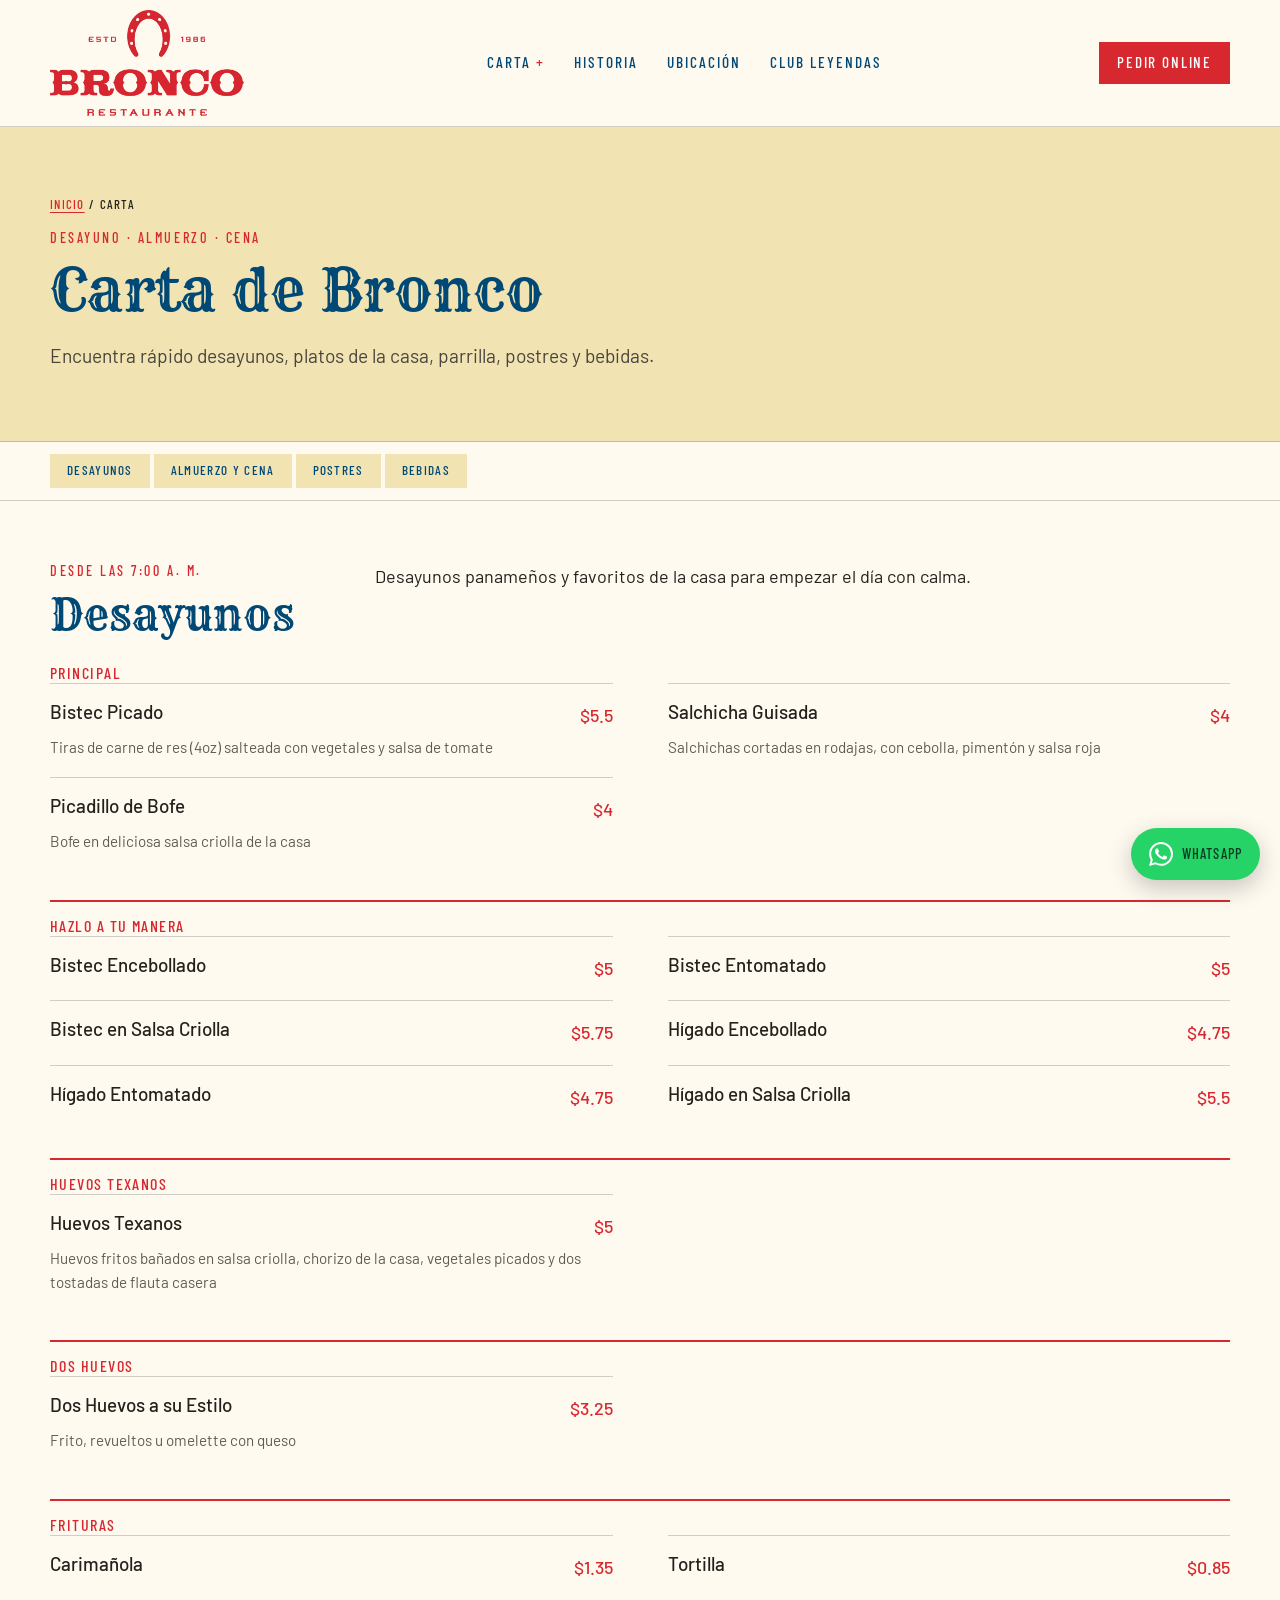
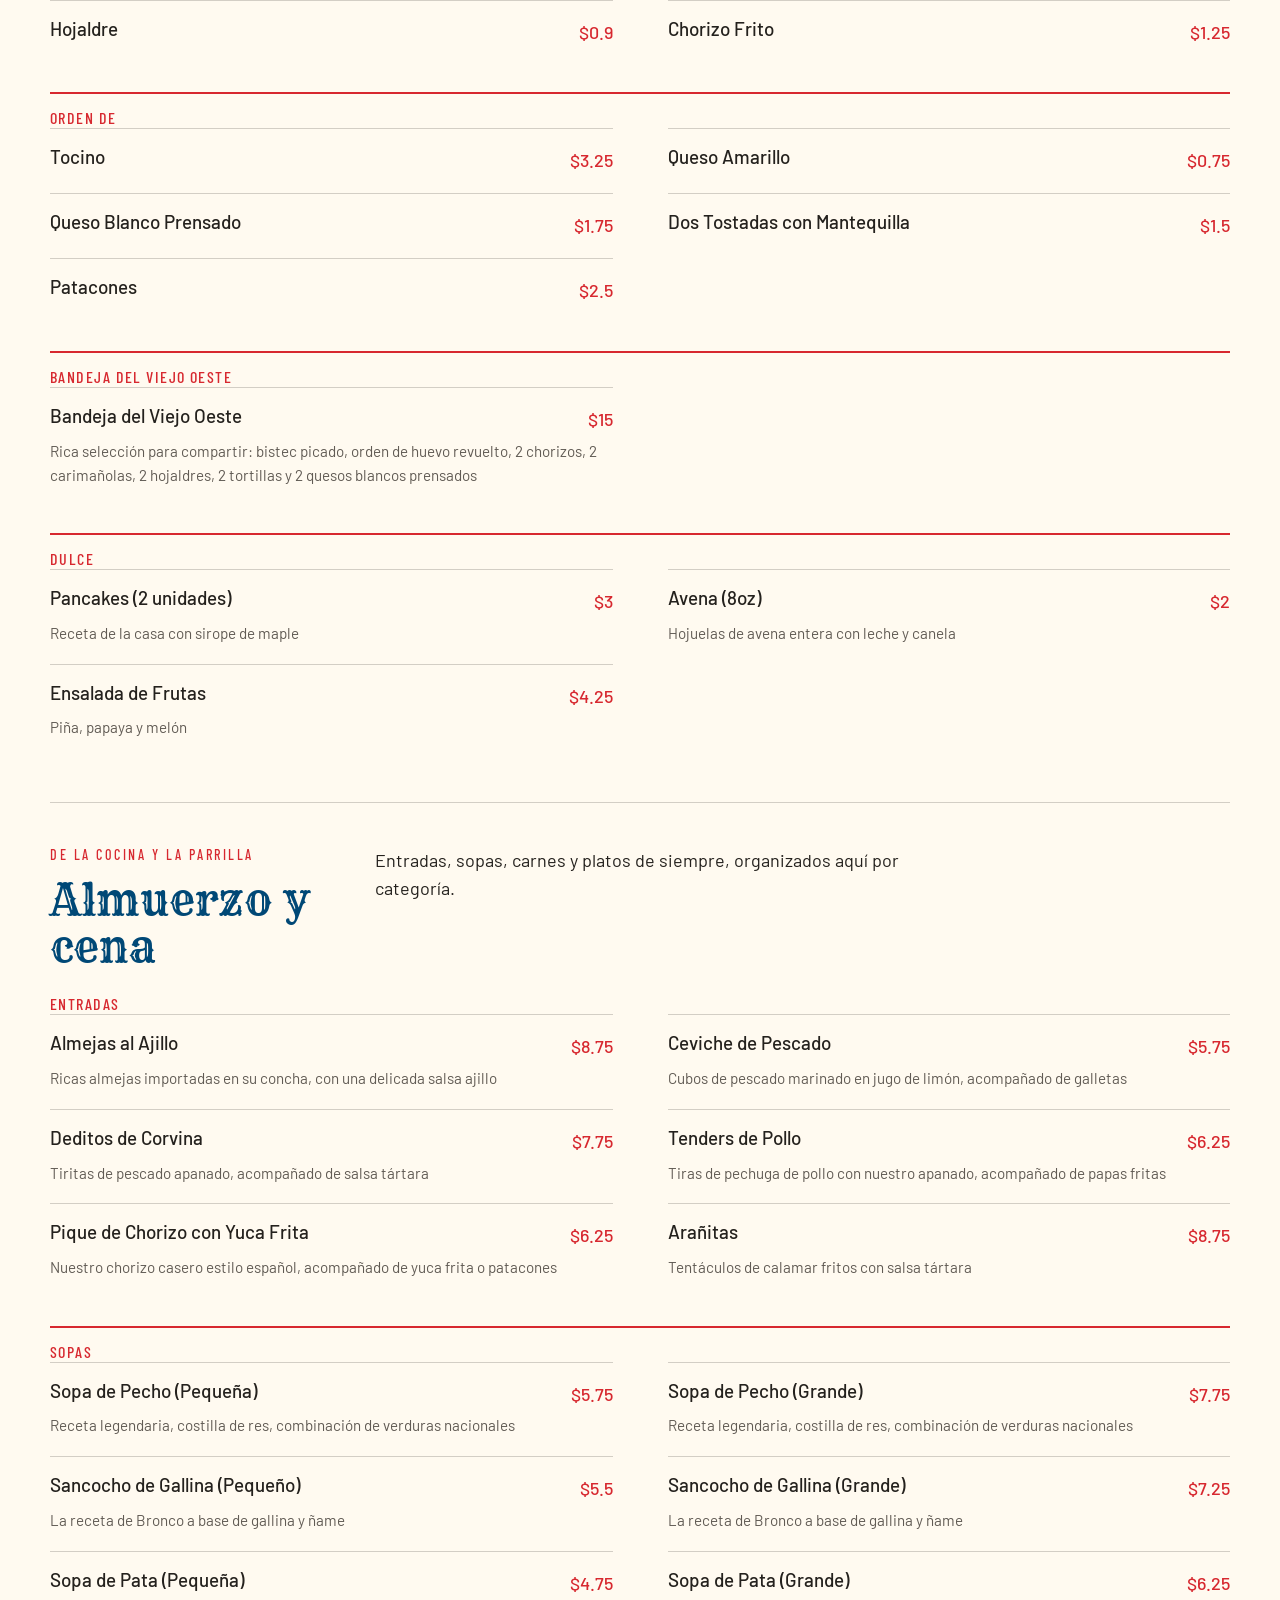
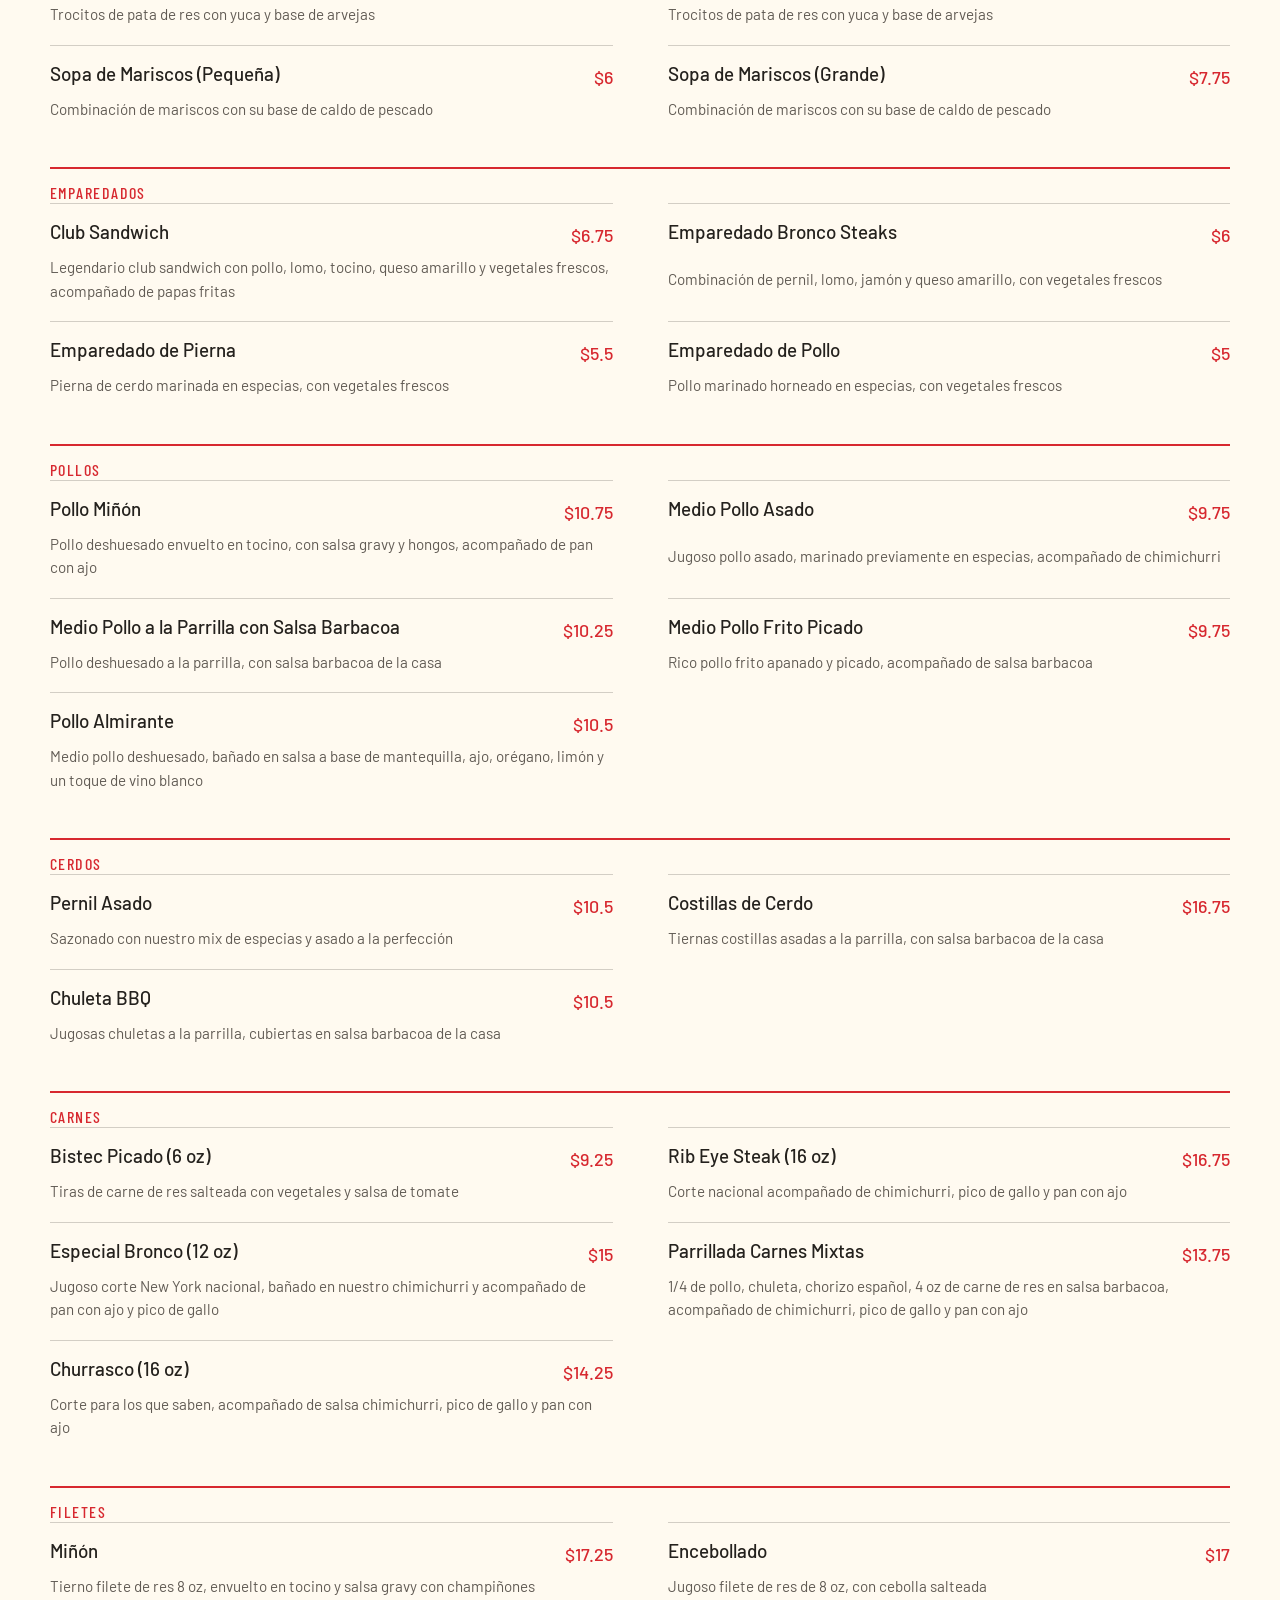
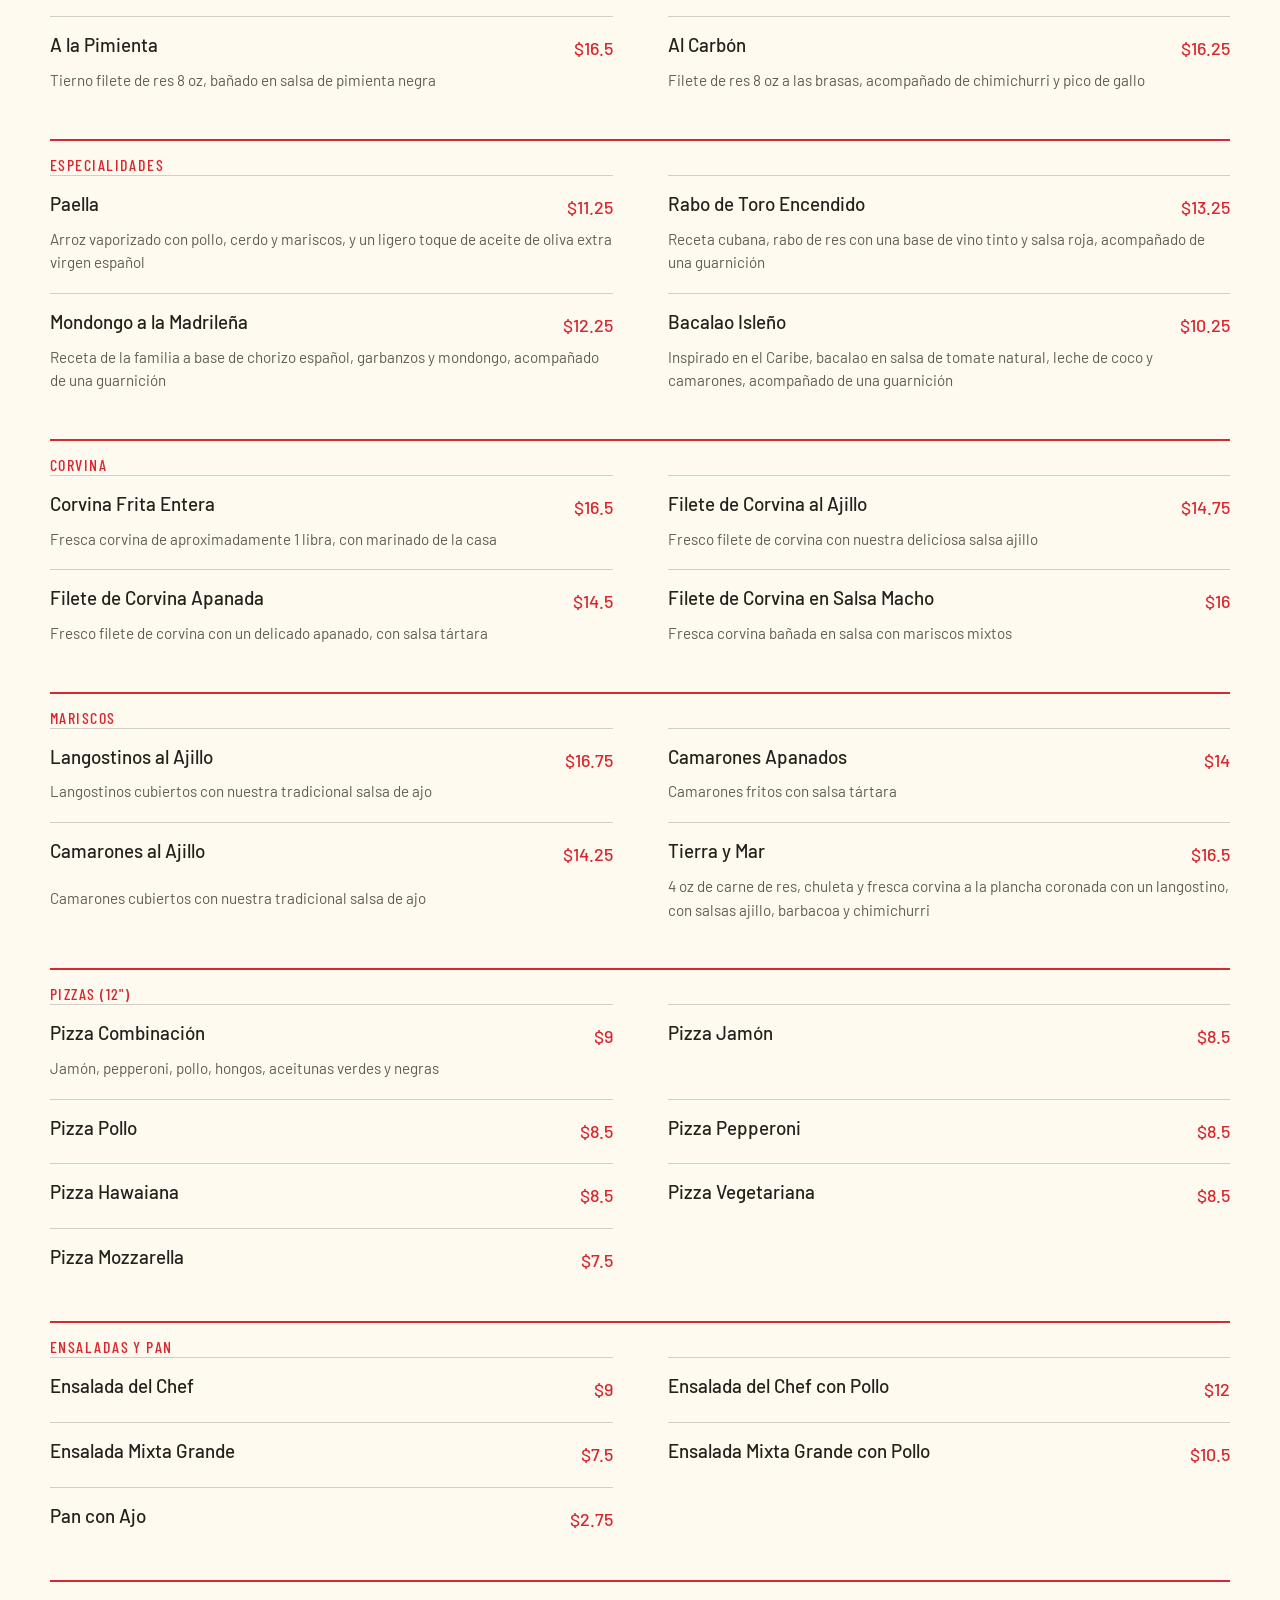
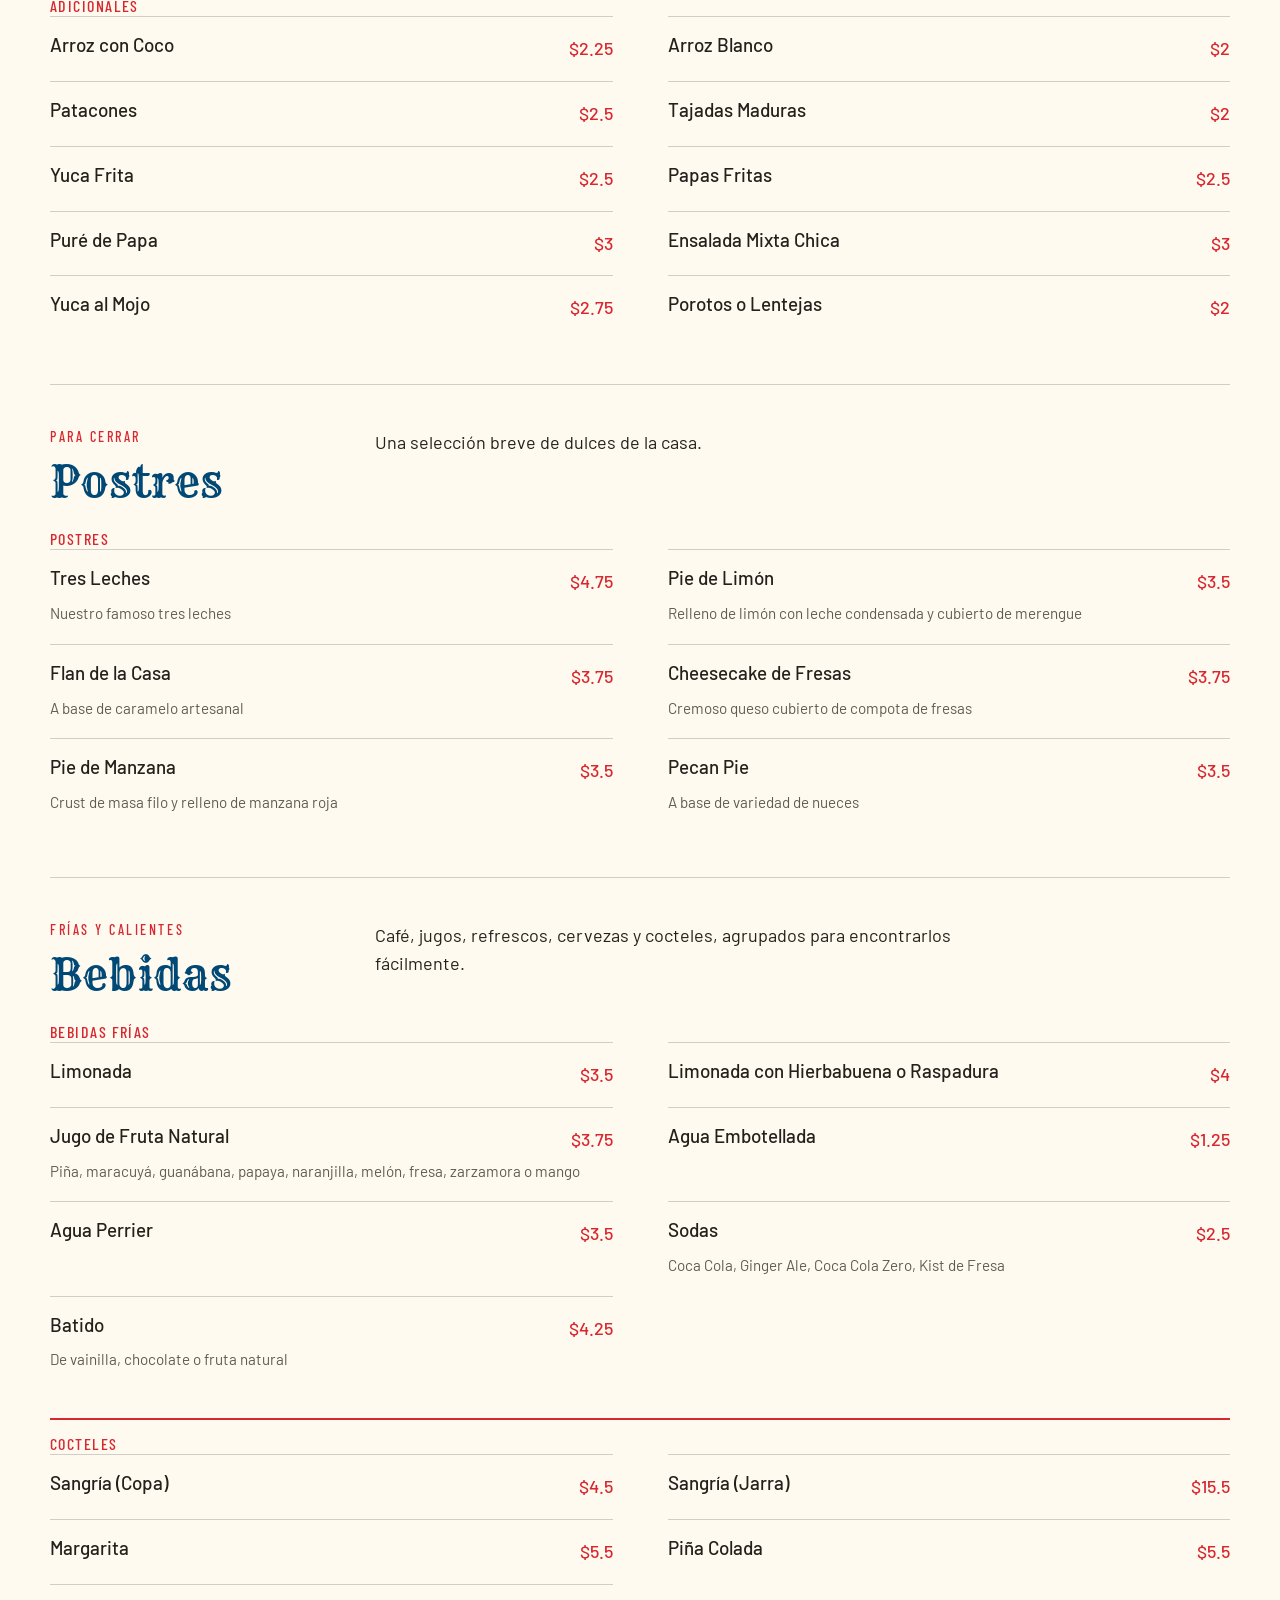
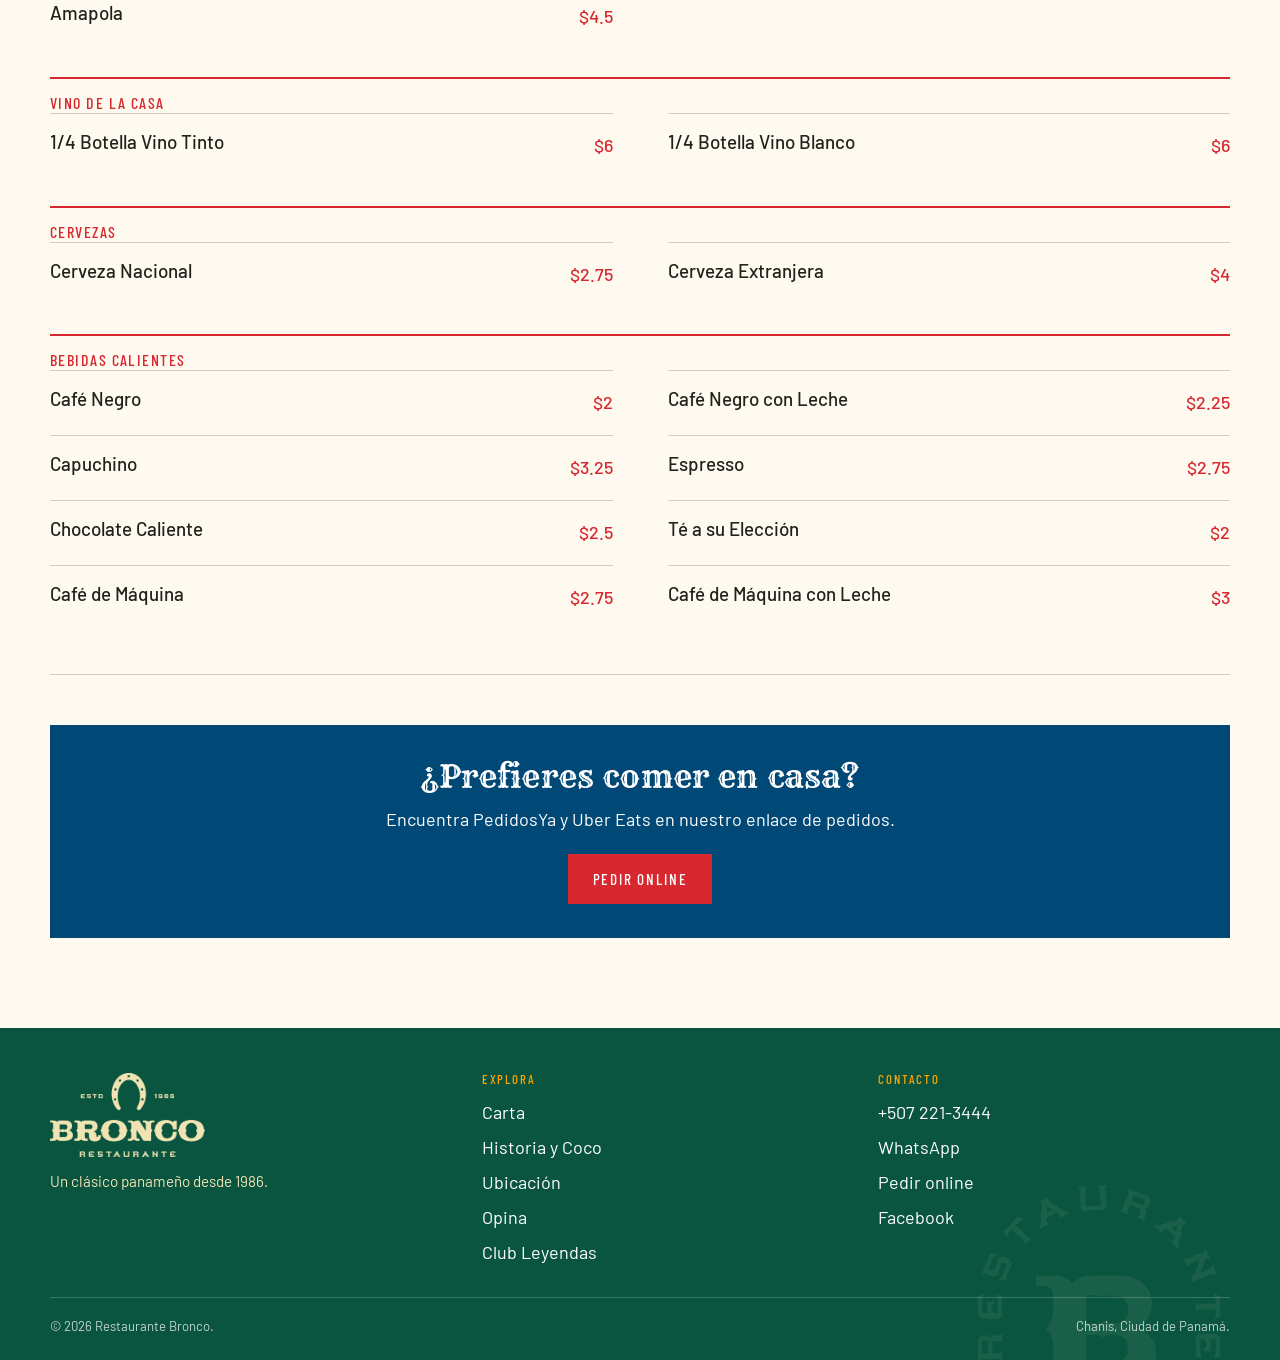
==== commit 3bc48653: "Update index.html" ====
--- a/carta/index.html
+++ b/carta/index.html
@@ -27,7 +27,7 @@
     <button class="nav-toggle" type="button" aria-expanded="false" aria-controls="nav-principal" data-nav-toggle>Menú</button>
     <nav class="site-nav" id="nav-principal" aria-label="Navegación principal" data-site-nav>
       <details data-nav-dropdown><summary>Carta</summary><div class="nav-menu"><a href="#desayunos">Desayunos</a><a href="#almuerzo-cena">Almuerzo y cena</a><a href="#postres">Postres</a><a href="#bebidas">Bebidas</a></div></details>
-      <a href="/#historia">Historia</a><a href="/ubicacion/">Ubicación</a><a href="/club-leyendas/">Club</a>
+      <a href="/#historia">Historia</a><a href="/ubicacion/">Ubicación</a><a href="/club-leyendas/">Club Leyendas</a>
     </nav>
     <a class="button button-primary button-small header-cta" href="https://linktr.ee/broncopanama" target="_blank" rel="noopener">Pedir online</a>
   </div></header>
